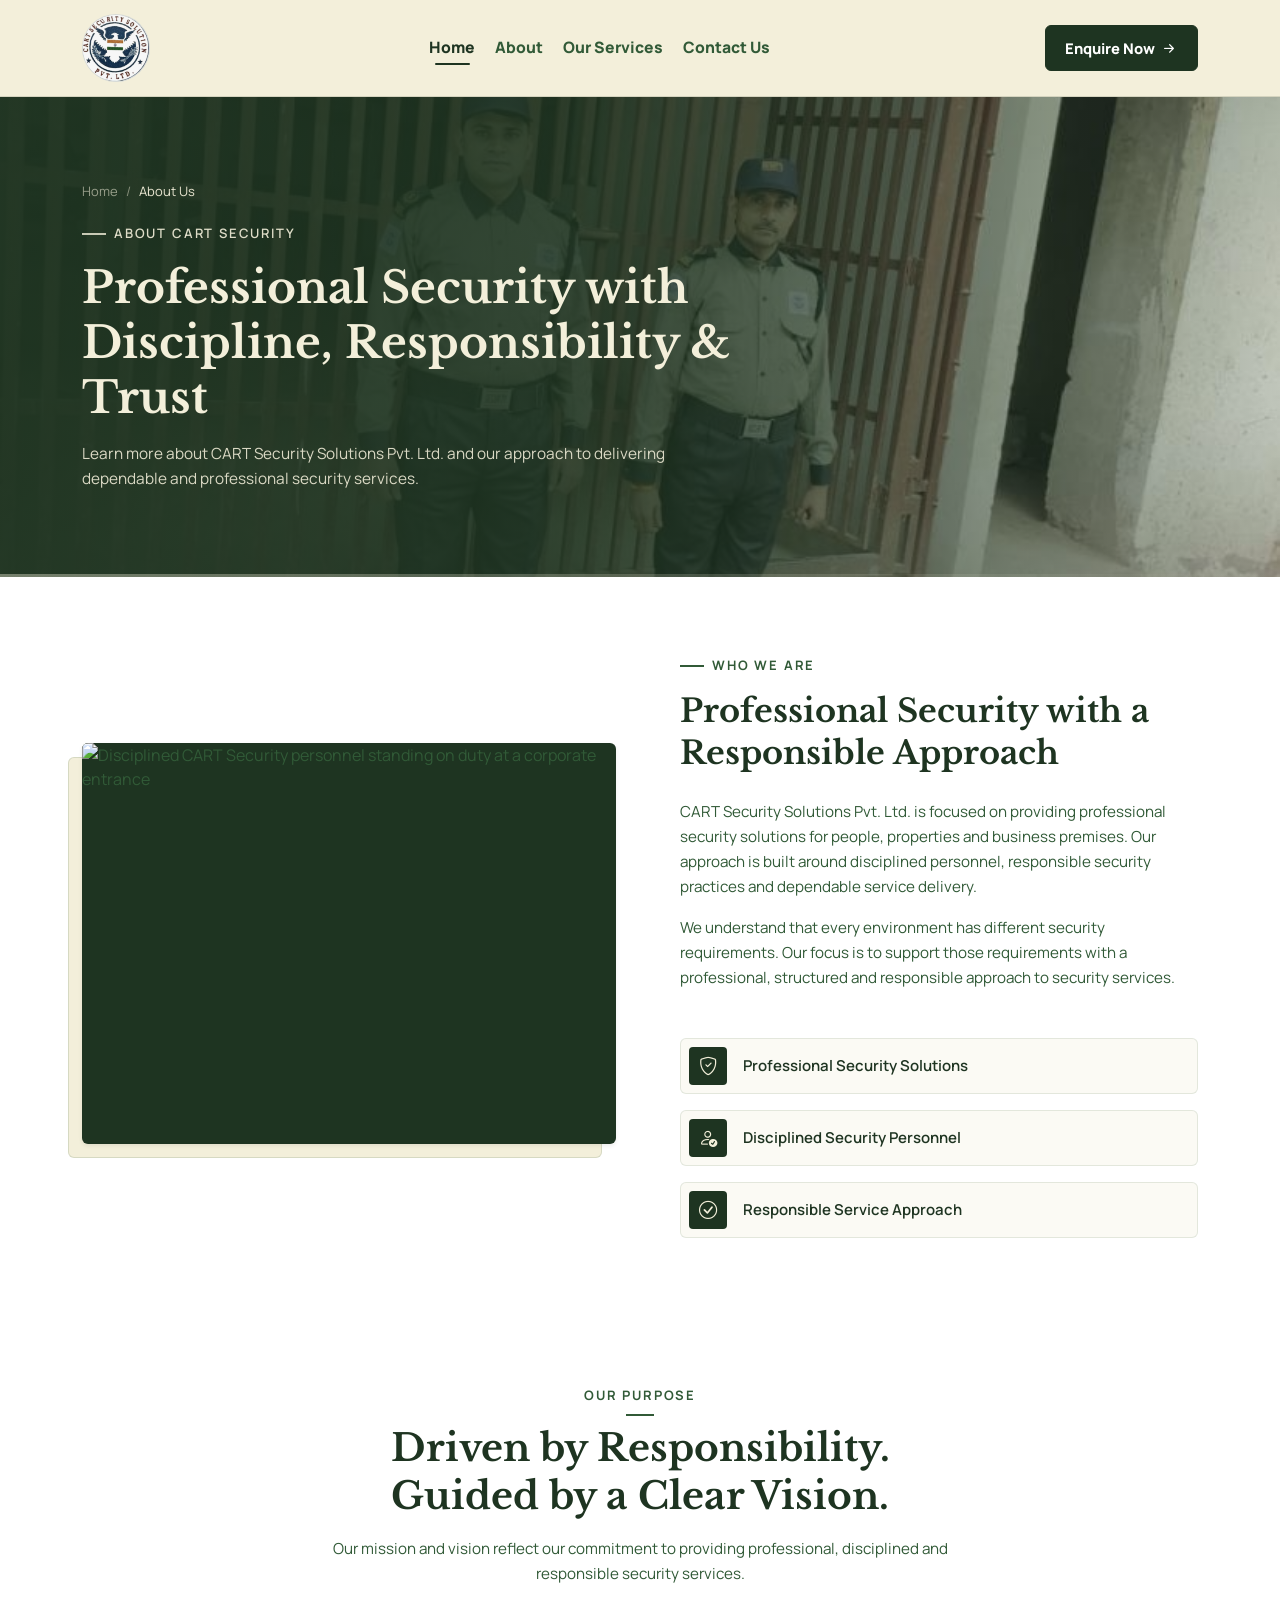
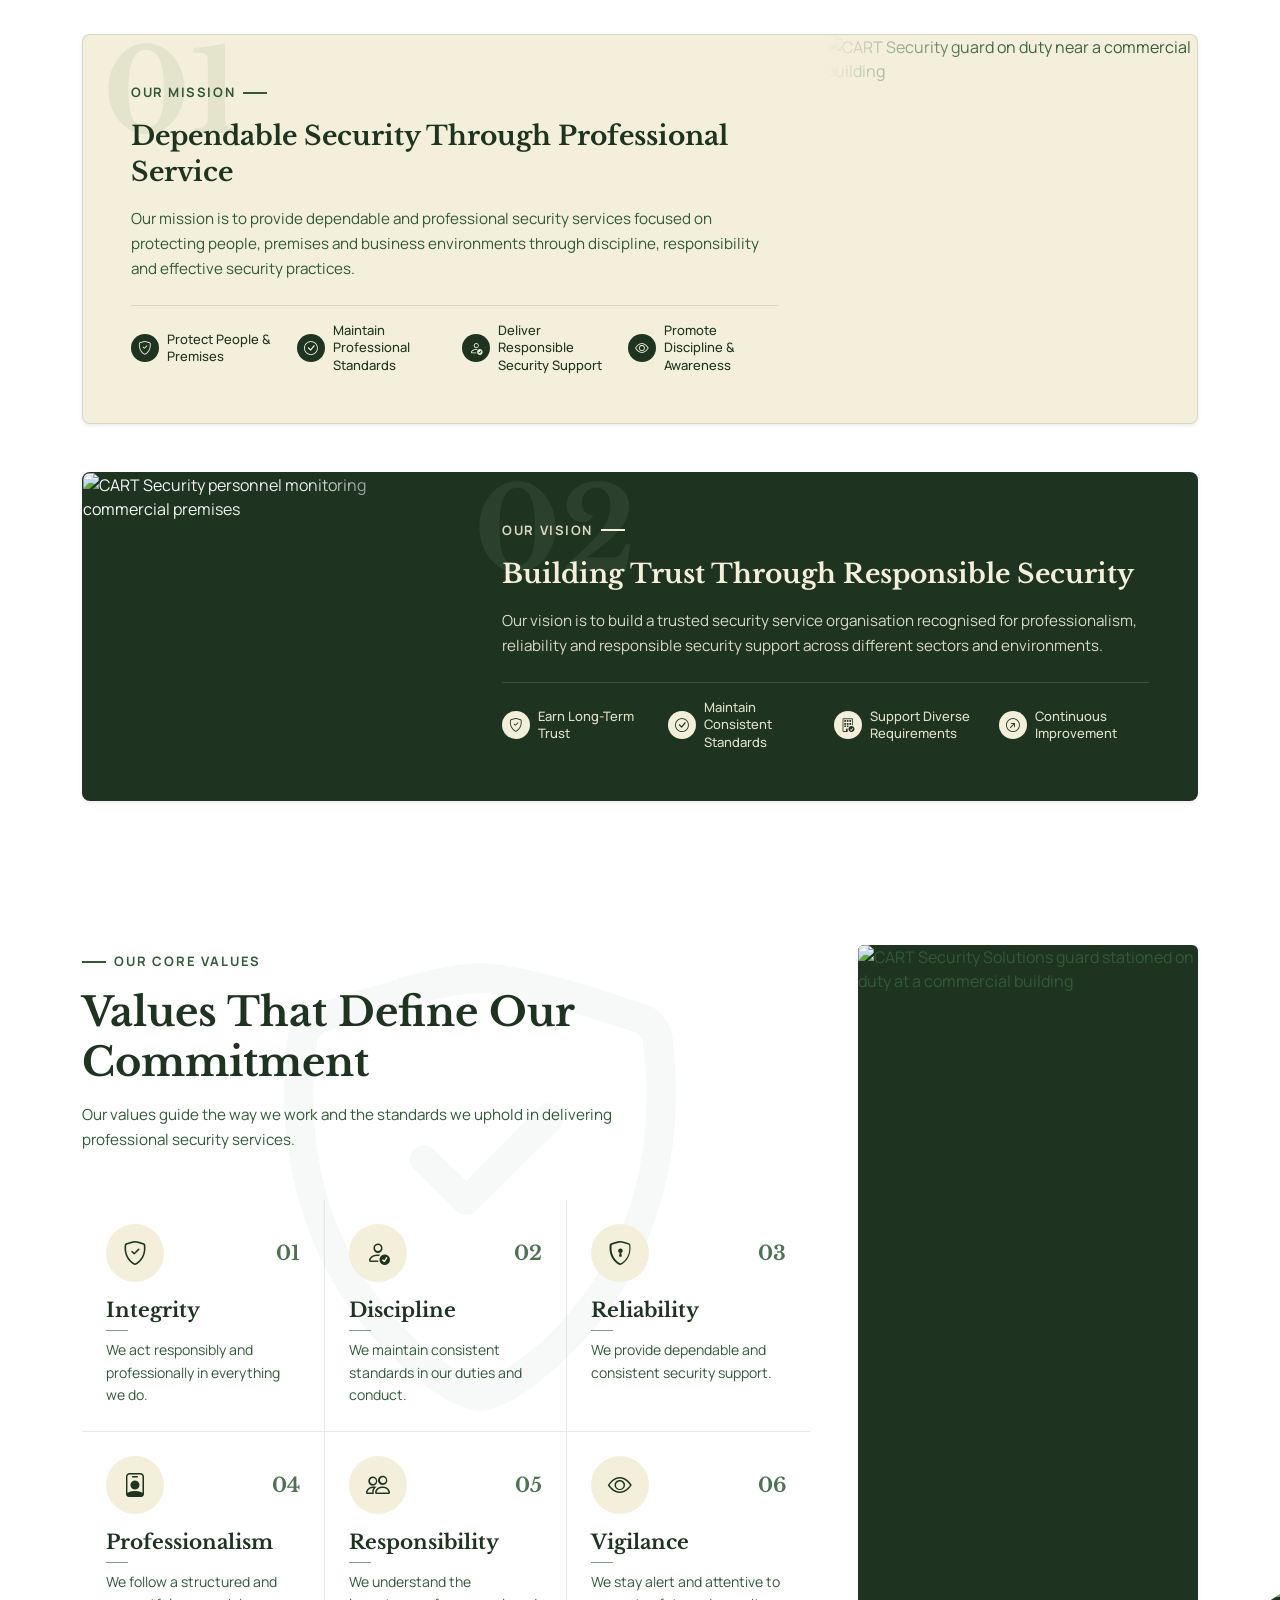
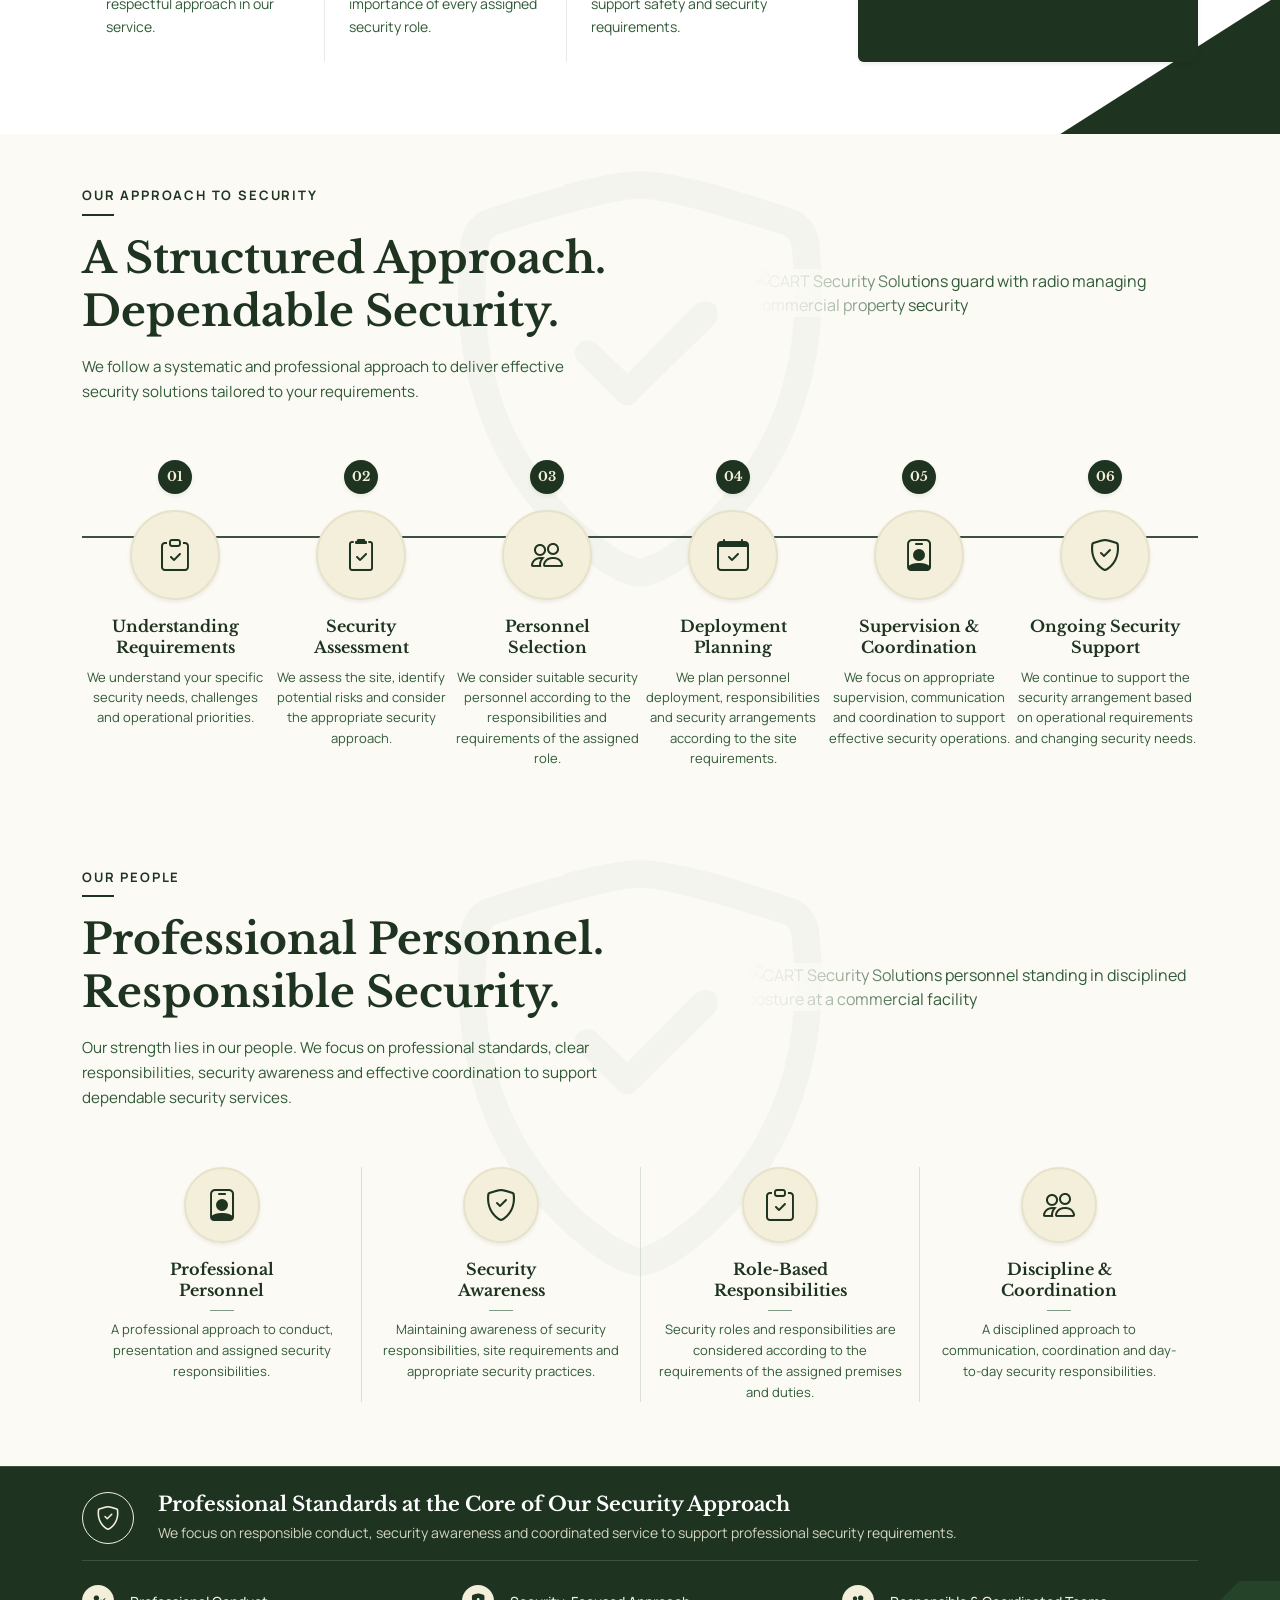
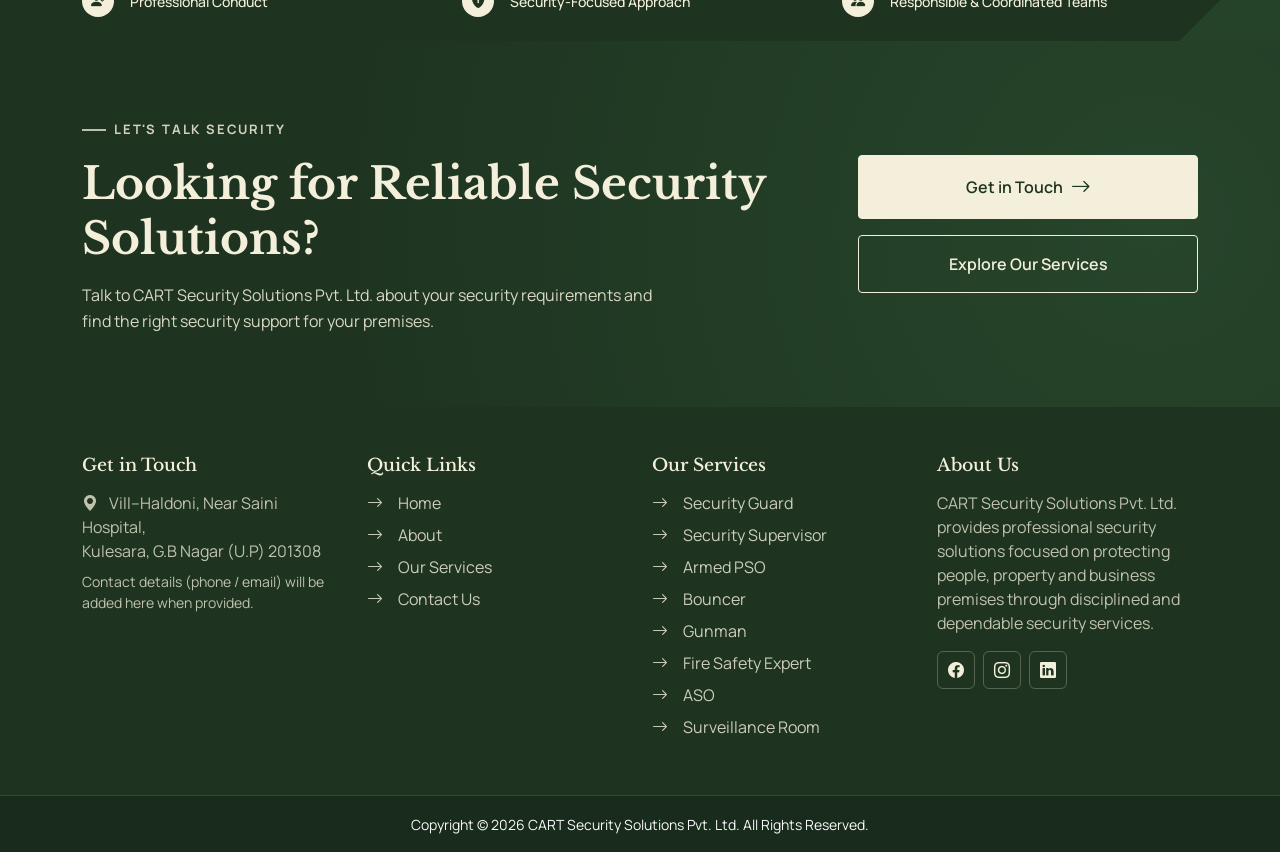
==== about_us.html @ 3d7bbfd0 "update" ====
<!doctype html>
<html lang="en">
<head>
  <meta charset="utf-8">
  <meta name="viewport" content="width=device-width, initial-scale=1">
  <title>CART Security Solutions Pvt. Ltd.</title>
  <meta name="description" content="CART Security Solutions Pvt. Ltd. provides professional guarding, supervision and premises security services.">
  <link rel="preconnect" href="https://fonts.googleapis.com">
  <link rel="preconnect" href="https://fonts.gstatic.com" crossorigin>
  <link href="https://fonts.googleapis.com/css2?family=Libre+Baskerville:wght@700&family=Manrope:wght@500;600;700&display=swap" rel="stylesheet">
  <link href="https://cdn.jsdelivr.net/npm/bootstrap@5.3.3/dist/css/bootstrap.min.css" rel="stylesheet">
  <link href="https://cdn.jsdelivr.net/npm/bootstrap-icons@1.11.3/font/bootstrap-icons.css" rel="stylesheet">
  <link rel="stylesheet" href="assets/css/style.css">
  <link rel="stylesheet" href="assets/css/about_us.css">
</head>
<body>
  <header class="site-header sticky-top" id="siteHeader">
    <nav class="navbar navbar-expand-lg" aria-label="Primary navigation">
      <div class="container">
        <a class="navbar-brand brand-lockup" href="index.html" aria-label="CART Security Solutions Pvt. Ltd. home">
          <span class="brand-emblem" aria-hidden="true">
            <img src="assets/images/logo/WhatsApp%20Image%202026-08-10%20at%209.58.37%20AM.jpeg" alt="">
          </span>
          <!-- brand text removed per request; only logo kept -->
        </a>

        <button class="navbar-toggler" type="button" data-bs-toggle="collapse" data-bs-target="#primaryNavbar" aria-controls="primaryNavbar" aria-expanded="false" aria-label="Toggle navigation">
          <span class="navbar-toggler-icon"></span>
        </button>

        <div class="collapse navbar-collapse" id="primaryNavbar">
          <ul class="navbar-nav ms-lg-auto align-items-lg-center gap-lg-1">
            <li class="nav-item">
              <a class="nav-link active" aria-current="page" href="index.html">Home</a>
            </li>
            <li class="nav-item">
              <a class="nav-link" href="/about_us.html">About</a>
            </li>
            <li class="nav-item">
              <a class="nav-link" href="services.html">Our Services</a>
            </li>
            <li class="nav-item">
              <a class="nav-link" href="contact.html">Contact Us</a>
            </li>
          </ul>

          <a class="btn enquire-btn ms-lg-4 mt-3 mt-lg-0" href="contact.html">
            <span>Enquire Now</span>
            <i class="bi bi-arrow-right-short" aria-hidden="true"></i>
          </a>
        </div>
      </div>
    </nav>
  </header>


<!-- ==========================================================================
   CART SECURITY SOLUTIONS PVT. LTD. - ABOUT US PAGE HERO / INNER BANNER
   ========================================================================== -->
<section class="cart-about-hero-section position-relative overflow-hidden w-100 d-flex align-items-center" aria-labelledby="about-hero-heading">

  <!-- Responsive Banner Image (Replace src with real asset as needed) -->
  <img 
    src="assets/images/home/banner1.jpeg" 
    alt="Professional CART Security Solutions personnel positioned at a modern commercial facility" 
    class="cart-about-hero-image position-absolute top-0 start-0 w-100 h-100" 
    loading="eager" 
  />

  <!-- Branded Dark-Green Directional Gradient Overlay -->
  <div class="cart-about-hero-overlay position-absolute top-0 start-0 w-100 h-100" aria-hidden="true"></div>

  <!-- Hero Content Layer -->
  <div class="container position-relative z-1 py-5">
    <div class="row align-items-center">
      <div class="col-12 col-lg-9 col-xl-8 text-start">

        <!-- Subtle Breadcrumb Navigation -->
        <nav aria-label="breadcrumb" class="mb-3">
          <ol class="breadcrumb cart-about-hero-breadcrumb mb-0">
            <li class="breadcrumb-item">
              <a href="index.html" class="text-decoration-none">Home</a>
            </li>
            <li class="breadcrumb-item active" aria-current="page">About Us</li>
          </ol>
        </nav>

        <!-- Section Label with Editorial Accent Line -->
        <div class="d-inline-flex align-items-center mb-2 mb-md-3">
          <span class="cart-about-hero-line d-inline-block me-2" aria-hidden="true"></span>
          <span class="cart-about-hero-label text-uppercase fw-semibold">
            About CART Security
          </span>
        </div>

        <!-- Main Inner Page Heading -->
        <h1 id="about-hero-heading" class="cart-about-hero-title mb-3">
          Professional Security with Discipline, Responsibility &amp; Trust
        </h1>

        <!-- Supporting Paragraph -->
        <p class="cart-about-hero-text mb-0">
          Learn more about CART Security Solutions Pvt. Ltd. and our approach to delivering dependable and professional security services.
        </p>

      </div>
    </div>
  </div>

  <!-- Subtle Bottom Brand Accent Line -->
  <div class="cart-about-hero-bottom-accent position-absolute bottom-0 start-0 w-100" aria-hidden="true"></div>
</section>


<!-- ==========================================================================
   CART SECURITY SOLUTIONS PVT. LTD. - ABOUT US: WHO WE ARE SECTION
   ========================================================================== -->
<section class="cart-who-section py-5 position-relative overflow-hidden" aria-labelledby="who-we-are-heading">
  <div class="container py-lg-4">
    <div class="row align-items-center g-4 g-lg-5">

      <!-- Left Column: Visual Image with Brand Frame Accent -->
      <div class="col-12 col-lg-6">
        <div class="cart-who-image-wrap position-relative">
          <div class="cart-who-image-frame position-relative rounded overflow-hidden shadow-sm">
            <img 
              src="https://5.imimg.com/data5/SELLER/Default/2026/8/632523384/KV/XB/CR/139865755/women-security-guards-500x500.jpeg" 
              alt="Disciplined CART Security personnel standing on duty at a corporate entrance" 
              class="cart-who-image img-fluid w-100 d-block" 
              loading="lazy" 
            />
          </div>
          <!-- Subtle Cream Offset Backdrop Accent -->
          <div class="cart-who-backdrop position-absolute rounded d-none d-sm-block" aria-hidden="true"></div>
        </div>
      </div>

      <!-- Right Column: Editorial Overview & Core Highlights -->
      <div class="col-12 col-lg-6">
        <div class="cart-who-content ps-lg-3">

          <!-- Section Label with Subtle Line -->
          <div class="d-inline-flex align-items-center mb-2 mb-md-3">
            <span class="cart-who-line d-inline-block me-2" aria-hidden="true"></span>
            <span class="cart-who-label text-uppercase fw-bold">
              Who We Are
            </span>
          </div>

          <!-- Main Section Heading -->
          <h2 id="who-we-are-heading" class="cart-who-title mb-3 mb-lg-4">
            Professional Security with a Responsible Approach
          </h2>

          <!-- Descriptive Body Text -->
          <p class="cart-who-text mb-3">
            CART Security Solutions Pvt. Ltd. is focused on providing professional security solutions for people, properties and business premises. Our approach is built around disciplined personnel, responsible security practices and dependable service delivery.
          </p>
          <p class="cart-who-text mb-4 mb-lg-5">
            We understand that every environment has different security requirements. Our focus is to support those requirements with a professional, structured and responsible approach to security services.
          </p>

          <!-- Key Highlights List -->
          <div class="cart-who-highlights d-flex flex-column gap-3">
            
            <div class="cart-who-highlight-item d-flex align-items-center p-2 rounded">
              <div class="cart-who-icon-box d-flex align-items-center justify-content-center rounded flex-shrink-0 me-3">
                <i class="bi bi-shield-check cart-who-icon" aria-hidden="true"></i>
              </div>
              <span class="cart-who-highlight-title fw-semibold">Professional Security Solutions</span>
            </div>

            <div class="cart-who-highlight-item d-flex align-items-center p-2 rounded">
              <div class="cart-who-icon-box d-flex align-items-center justify-content-center rounded flex-shrink-0 me-3">
                <i class="bi bi-person-check cart-who-icon" aria-hidden="true"></i>
              </div>
              <span class="cart-who-highlight-title fw-semibold">Disciplined Security Personnel</span>
            </div>

            <div class="cart-who-highlight-item d-flex align-items-center p-2 rounded">
              <div class="cart-who-icon-box d-flex align-items-center justify-content-center rounded flex-shrink-0 me-3">
                <i class="bi bi-check-circle cart-who-icon" aria-hidden="true"></i>
              </div>
              <span class="cart-who-highlight-title fw-semibold">Responsible Service Approach</span>
            </div>

          </div>

        </div>
      </div>

    </div>
  </div>
</section>



<!-- ==========================================================================
   CART SECURITY SOLUTIONS PVT. LTD. - MISSION & VISION SECTION (EDITORIAL PANELS)
   ========================================================================== -->
<section class="cart-mv-section py-5 position-relative overflow-hidden" aria-labelledby="purpose-heading">
  <div class="container py-lg-4">

    <!-- Section Intro (Centered Header) -->
    <header class="cart-mv-header text-center mb-4 mb-lg-5 mx-auto">
      <div class="d-inline-flex flex-column align-items-center mb-2">
        <span class="cart-mv-label text-uppercase fw-bold">Our Purpose</span>
        <span class="cart-mv-header-line d-block mt-2" aria-hidden="true"></span>
      </div>
      <h2 id="purpose-heading" class="cart-mv-title mb-3">
        Driven by Responsibility.<br class="d-none d-sm-inline"> Guided by a Clear Vision.
      </h2>
      <p class="cart-mv-desc mx-auto mb-0">
        Our mission and vision reflect our commitment to providing professional, disciplined and responsible security services.
      </p>
    </header>

    <!-- Horizontal Panels Wrapper -->
    <div class="d-flex flex-column gap-4 gap-lg-5">

      <!-- ==================================================================
         PANEL 1: OUR MISSION (Cream Theme | Content Left, Image Right)
         ================================================================== -->
      <article class="cart-mv-panel cart-mv-mission rounded overflow-hidden position-relative shadow-sm">
        <div class="row g-0 align-items-stretch">

          <!-- Left Column: Mission Content -->
          <div class="col-12 col-lg-7 col-xl-8 position-relative cart-mv-content-col d-flex flex-column justify-content-between p-4 p-md-5">
            <!-- Large Decorative 01 Number -->
            <span class="cart-mv-number position-absolute user-select-none" aria-hidden="true">01</span>

            <div class="position-relative z-1 mb-4">
              <!-- Label with Accent Line -->
              <div class="d-flex align-items-center mb-3">
                <span class="cart-mv-tag text-uppercase fw-bold me-2">Our Mission</span>
                <span class="cart-mv-panel-line" aria-hidden="true"></span>
              </div>
              <h3 class="cart-mv-panel-title mb-3">Dependable Security Through Professional Service</h3>
              <p class="cart-mv-text mb-0">
                Our mission is to provide dependable and professional security services focused on protecting people, premises and business environments through discipline, responsibility and effective security practices.
              </p>
            </div>

            <!-- Bottom 4 Feature Points (Horizontal on Desktop) -->
            <div class="position-relative z-1 pt-3 border-top cart-mv-border">
              <div class="row g-3">
                <div class="col-12 col-sm-6 col-xl-3 d-flex align-items-center">
                  <span class="cart-mv-icon-circle cart-mv-icon-circle-dark d-flex align-items-center justify-content-center flex-shrink-0 me-2">
                    <i class="bi bi-shield-check" aria-hidden="true"></i>
                  </span>
                  <span class="cart-mv-feature-text fw-medium">Protect People &amp; Premises</span>
                </div>
                <div class="col-12 col-sm-6 col-xl-3 d-flex align-items-center">
                  <span class="cart-mv-icon-circle cart-mv-icon-circle-dark d-flex align-items-center justify-content-center flex-shrink-0 me-2">
                    <i class="bi bi-check-circle" aria-hidden="true"></i>
                  </span>
                  <span class="cart-mv-feature-text fw-medium">Maintain Professional Standards</span>
                </div>
                <div class="col-12 col-sm-6 col-xl-3 d-flex align-items-center">
                  <span class="cart-mv-icon-circle cart-mv-icon-circle-dark d-flex align-items-center justify-content-center flex-shrink-0 me-2">
                    <i class="bi bi-person-check" aria-hidden="true"></i>
                  </span>
                  <span class="cart-mv-feature-text fw-medium">Deliver Responsible Security Support</span>
                </div>
                <div class="col-12 col-sm-6 col-xl-3 d-flex align-items-center">
                  <span class="cart-mv-icon-circle cart-mv-icon-circle-dark d-flex align-items-center justify-content-center flex-shrink-0 me-2">
                    <i class="bi bi-eye" aria-hidden="true"></i>
                  </span>
                  <span class="cart-mv-feature-text fw-medium">Promote Discipline &amp; Awareness</span>
                </div>
              </div>
            </div>
          </div>

          <!-- Right Column: Blended Image -->
          <div class="col-12 col-lg-5 col-xl-4 position-relative cart-mv-image-col order-first order-lg-last">
            <img 
              src="https://www.bossecurity.com/wp-content/uploads/2023/08/image.png" 
              alt="CART Security guard on duty near a commercial building" 
              class="cart-mv-img img-fluid w-100 h-100" 
              loading="lazy" 
            />
            <div class="cart-mv-blend-mission position-absolute top-0 start-0 w-100 h-100" aria-hidden="true"></div>
          </div>

        </div>
      </article>

      <!-- ==================================================================
         PANEL 2: OUR VISION (Dark Green Theme | Image Left, Content Right)
         ================================================================== -->
      <article class="cart-mv-panel cart-mv-vision rounded overflow-hidden position-relative shadow-sm text-white">
        <div class="row g-0 align-items-stretch">

          <!-- Left Column: Blended Image -->
          <div class="col-12 col-lg-5 col-xl-4 position-relative cart-mv-image-col">
            <img 
              src="https://encrypted-tbn0.gstatic.com/images?q=tbn:ANd9GcTpfuM1E8XR7EGnI00ILQ0Q2JX6vXsiNYvsSjNfeumAJA&s=10" 
              alt="CART Security personnel monitoring commercial premises" 
              class="cart-mv-img img-fluid w-100 h-100" 
              loading="lazy" 
            />
            <div class="cart-mv-blend-vision position-absolute top-0 start-0 w-100 h-100" aria-hidden="true"></div>
          </div>

          <!-- Right Column: Vision Content -->
          <div class="col-12 col-lg-7 col-xl-8 position-relative cart-mv-content-col d-flex flex-column justify-content-between p-4 p-md-5">
            <!-- Large Decorative 02 Number -->
            <span class="cart-mv-number cart-mv-number-light position-absolute user-select-none" aria-hidden="true">02</span>

            <div class="position-relative z-1 mb-4">
              <!-- Label with Accent Line -->
              <div class="d-flex align-items-center mb-3">
                <span class="cart-mv-tag cart-mv-tag-light text-uppercase fw-bold me-2">Our Vision</span>
                <span class="cart-mv-panel-line cart-mv-panel-line-light" aria-hidden="true"></span>
              </div>
              <h3 class="cart-mv-panel-title cart-mv-panel-title-light mb-3">Building Trust Through Responsible Security</h3>
              <p class="cart-mv-text cart-mv-text-light mb-0">
                Our vision is to build a trusted security service organisation recognised for professionalism, reliability and responsible security support across different sectors and environments.
              </p>
            </div>

            <!-- Bottom 4 Feature Points (Horizontal on Desktop) -->
            <div class="position-relative z-1 pt-3 border-top cart-mv-border-light">
              <div class="row g-3">
                <div class="col-12 col-sm-6 col-xl-3 d-flex align-items-center">
                  <span class="cart-mv-icon-circle cart-mv-icon-circle-light d-flex align-items-center justify-content-center flex-shrink-0 me-2">
                    <i class="bi bi-shield-check" aria-hidden="true"></i>
                  </span>
                  <span class="cart-mv-feature-text cart-mv-feature-text-light fw-medium">Earn Long-Term Trust</span>
                </div>
                <div class="col-12 col-sm-6 col-xl-3 d-flex align-items-center">
                  <span class="cart-mv-icon-circle cart-mv-icon-circle-light d-flex align-items-center justify-content-center flex-shrink-0 me-2">
                    <i class="bi bi-check-circle" aria-hidden="true"></i>
                  </span>
                  <span class="cart-mv-feature-text cart-mv-feature-text-light fw-medium">Maintain Consistent Standards</span>
                </div>
                <div class="col-12 col-sm-6 col-xl-3 d-flex align-items-center">
                  <span class="cart-mv-icon-circle cart-mv-icon-circle-light d-flex align-items-center justify-content-center flex-shrink-0 me-2">
                    <i class="bi bi-building-check" aria-hidden="true"></i>
                  </span>
                  <span class="cart-mv-feature-text cart-mv-feature-text-light fw-medium">Support Diverse Requirements</span>
                </div>
                <div class="col-12 col-sm-6 col-xl-3 d-flex align-items-center">
                  <span class="cart-mv-icon-circle cart-mv-icon-circle-light d-flex align-items-center justify-content-center flex-shrink-0 me-2">
                    <i class="bi bi-arrow-up-right-circle" aria-hidden="true"></i>
                  </span>
                  <span class="cart-mv-feature-text cart-mv-feature-text-light fw-medium">Continuous Improvement</span>
                </div>
              </div>
            </div>
          </div>

        </div>
      </article>

    </div>
  </div>
</section>



<!-- ==========================================================================
   CART SECURITY SOLUTIONS PVT. LTD. - ABOUT US: OUR CORE VALUES SECTION
   ========================================================================== -->
<section class="cart-values-section py-5 position-relative overflow-hidden" aria-labelledby="core-values-heading">

  <!-- Subtle Shield Watermark Backdrop -->
  <div class="cart-values-watermark position-absolute d-none d-lg-block" aria-hidden="true">
    <i class="bi bi-shield-check"></i>
  </div>

  <div class="container position-relative z-1 py-lg-4">
    <div class="row align-items-stretch g-4 g-xl-5">

      <!-- Left / Center Column (~65-70% on Desktop): Header & 3x2 Editorial Grid -->
      <div class="col-12 col-lg-8 col-xl-8 text-start d-flex flex-column justify-content-between">
        
        <!-- Section Header -->
        <header class="cart-values-header mb-4 mb-lg-5 pe-lg-3">
          <div class="d-inline-flex align-items-center mb-2 mb-md-3">
            <span class="cart-values-line d-inline-block me-2" aria-hidden="true"></span>
            <span class="cart-values-label text-uppercase fw-bold">Our Core Values</span>
          </div>
          <h2 id="core-values-heading" class="cart-values-title mb-3">
            Values That Define Our Commitment
          </h2>
          <p class="cart-values-desc mb-0">
            Our values guide the way we work and the standards we uphold in delivering professional security services.
          </p>
        </header>

        <!-- 3x2 Editorial Core Values Grid -->
        <div class="cart-values-grid row g-0">

          <!-- 01 - Integrity -->
          <div class="col-12 col-sm-6 col-md-4 cart-values-col border-end-md border-bottom-md p-3 p-xl-4">
            <article class="cart-values-item d-flex flex-column h-100">
              <div class="d-flex align-items-center justify-content-between mb-3">
                <div class="cart-values-icon d-flex align-items-center justify-content-center flex-shrink-0">
                  <i class="bi bi-shield-check fs-4" aria-hidden="true"></i>
                </div>
                <span class="cart-values-number fw-bold">01</span>
              </div>
              <h3 class="cart-values-item-title h5 mb-2">Integrity</h3>
              <span class="cart-values-divider d-block mb-2" aria-hidden="true"></span>
              <p class="cart-values-item-desc mb-0">
                We act responsibly and professionally in everything we do.
              </p>
            </article>
          </div>

          <!-- 02 - Discipline -->
          <div class="col-12 col-sm-6 col-md-4 cart-values-col border-end-md border-bottom-md p-3 p-xl-4">
            <article class="cart-values-item d-flex flex-column h-100">
              <div class="d-flex align-items-center justify-content-between mb-3">
                <div class="cart-values-icon d-flex align-items-center justify-content-center flex-shrink-0">
                  <i class="bi bi-person-check fs-4" aria-hidden="true"></i>
                </div>
                <span class="cart-values-number fw-bold">02</span>
              </div>
              <h3 class="cart-values-item-title h5 mb-2">Discipline</h3>
              <span class="cart-values-divider d-block mb-2" aria-hidden="true"></span>
              <p class="cart-values-item-desc mb-0">
                We maintain consistent standards in our duties and conduct.
              </p>
            </article>
          </div>

          <!-- 03 - Reliability -->
          <div class="col-12 col-sm-6 col-md-4 cart-values-col border-bottom-md p-3 p-xl-4">
            <article class="cart-values-item d-flex flex-column h-100">
              <div class="d-flex align-items-center justify-content-between mb-3">
                <div class="cart-values-icon d-flex align-items-center justify-content-center flex-shrink-0">
                  <i class="bi bi-shield-lock fs-4" aria-hidden="true"></i>
                </div>
                <span class="cart-values-number fw-bold">03</span>
              </div>
              <h3 class="cart-values-item-title h5 mb-2">Reliability</h3>
              <span class="cart-values-divider d-block mb-2" aria-hidden="true"></span>
              <p class="cart-values-item-desc mb-0">
                We provide dependable and consistent security support.
              </p>
            </article>
          </div>

          <!-- 04 - Professionalism -->
          <div class="col-12 col-sm-6 col-md-4 cart-values-col border-end-md p-3 p-xl-4">
            <article class="cart-values-item d-flex flex-column h-100">
              <div class="d-flex align-items-center justify-content-between mb-3">
                <div class="cart-values-icon d-flex align-items-center justify-content-center flex-shrink-0">
                  <i class="bi bi-person-badge fs-4" aria-hidden="true"></i>
                </div>
                <span class="cart-values-number fw-bold">04</span>
              </div>
              <h3 class="cart-values-item-title h5 mb-2">Professionalism</h3>
              <span class="cart-values-divider d-block mb-2" aria-hidden="true"></span>
              <p class="cart-values-item-desc mb-0">
                We follow a structured and respectful approach in our service.
              </p>
            </article>
          </div>

          <!-- 05 - Responsibility -->
          <div class="col-12 col-sm-6 col-md-4 cart-values-col border-end-md p-3 p-xl-4">
            <article class="cart-values-item d-flex flex-column h-100">
              <div class="d-flex align-items-center justify-content-between mb-3">
                <div class="cart-values-icon d-flex align-items-center justify-content-center flex-shrink-0">
                  <i class="bi bi-people fs-4" aria-hidden="true"></i>
                </div>
                <span class="cart-values-number fw-bold">05</span>
              </div>
              <h3 class="cart-values-item-title h5 mb-2">Responsibility</h3>
              <span class="cart-values-divider d-block mb-2" aria-hidden="true"></span>
              <p class="cart-values-item-desc mb-0">
                We understand the importance of every assigned security role.
              </p>
            </article>
          </div>

          <!-- 06 - Vigilance -->
          <div class="col-12 col-sm-6 col-md-4 cart-values-col p-3 p-xl-4">
            <article class="cart-values-item d-flex flex-column h-100">
              <div class="d-flex align-items-center justify-content-between mb-3">
                <div class="cart-values-icon d-flex align-items-center justify-content-center flex-shrink-0">
                  <i class="bi bi-eye fs-4" aria-hidden="true"></i>
                </div>
                <span class="cart-values-number fw-bold">06</span>
              </div>
              <h3 class="cart-values-item-title h5 mb-2">Vigilance</h3>
              <span class="cart-values-divider d-block mb-2" aria-hidden="true"></span>
              <p class="cart-values-item-desc mb-0">
                We stay alert and attentive to support safety and security requirements.
              </p>
            </article>
          </div>

        </div>
      </div>

      <!-- Right Column (~30-35% on Desktop): Full-Height Security Guard Image -->
      <div class="col-12 col-lg-4 col-xl-4 d-flex align-items-stretch">
        <div class="cart-values-image-wrap position-relative w-100 rounded overflow-hidden shadow-sm">
          <img 
            src="https://bizimages.withfloats.com/actual/6a734a9b635fa01ccb6e1119.jpg" 
            alt="CART Security Solutions guard stationed on duty at a commercial building" 
            class="cart-values-image img-fluid w-100 h-100" 
            loading="lazy" 
          />
          <!-- Subtle Gradient Blend onto Image Base -->
          <div class="cart-values-image-overlay position-absolute top-0 start-0 w-100 h-100" aria-hidden="true"></div>
        </div>
      </div>

    </div>
  </div>

  <!-- Bottom-Right Angled Dark-Green Decorative Shape -->
  <div class="cart-values-decoration position-absolute bottom-0 end-0 d-none d-lg-block" aria-hidden="true">
    <div class="cart-values-decoration-inner"></div>
  </div>
</section>


<!-- ==========================================================================
   CART SECURITY SOLUTIONS PVT. LTD. - OUR APPROACH TO SECURITY SECTION
   ========================================================================== -->
<section class="cart-approach-section position-relative overflow-hidden pt-5" aria-labelledby="approach-heading">

  <!-- Subtle Shield Watermark Backdrop -->
  <div class="cart-approach-watermark position-absolute start-50 translate-middle-x d-none d-lg-block" aria-hidden="true">
    <i class="bi bi-shield-check"></i>
  </div>

  <div class="container position-relative z-1">
    
    <!-- Top Header Area: Editorial Heading Left, Blended Security Guard Right -->
    <div class="row align-items-center mb-4 mb-lg-5 pb-lg-2">
      
      <!-- Left Column: Section Heading & Intro -->
      <div class="col-12 col-lg-7 text-start mb-4 mb-lg-0">
        <div class="cart-approach-header pe-lg-4">
          <div class="d-inline-flex flex-column align-items-start mb-3">
            <span class="cart-approach-label text-uppercase fw-bold">Our Approach to Security</span>
            <span class="cart-approach-label-line d-block mt-2" aria-hidden="true"></span>
          </div>
          <h2 id="approach-heading" class="cart-approach-title mb-3">
            A Structured Approach.<br class="d-none d-sm-inline"> Dependable Security.
          </h2>
          <p class="cart-approach-desc mb-0">
            We follow a systematic and professional approach to deliver effective security solutions tailored to your requirements.
          </p>
        </div>
      </div>

      <!-- Right Column: Guard Image Blending into Canvas -->
      <div class="col-12 col-lg-5 position-relative">
        <div class="cart-approach-image-wrap position-relative mx-auto">
          <img 
            src="https://www.radiancespace.com/wp-content/uploads/2025/08/security-1.jpg" 
            alt="CART Security Solutions guard with radio managing commercial property security" 
            class="cart-approach-image img-fluid d-block ms-auto" 
            loading="lazy" 
          />
          <div class="cart-approach-image-blend position-absolute top-0 start-0 w-100 h-100" aria-hidden="true"></div>
        </div>
      </div>

    </div>

    <!-- Process Timeline (Horizontal on Desktop, Vertical on Mobile) -->
    <div class="cart-approach-timeline position-relative pb-5">
      
      <!-- Continuous Background Connector Line (Desktop) -->
      <div class="cart-approach-line-rail position-absolute start-0 w-100 d-none d-lg-block" aria-hidden="true"></div>

      <div class="row g-4 g-lg-0 justify-content-between position-relative z-1">

        <!-- Step 01 -->
        <div class="col-12 col-lg-2 cart-approach-step text-start text-lg-center">
          <div class="cart-approach-marker-wrap position-relative d-inline-flex flex-column align-items-center mb-3">
            <span class="cart-approach-number rounded-circle d-flex align-items-center justify-content-center fw-bold shadow-sm mb-3">01</span>
            <div class="cart-approach-icon rounded-circle d-flex align-items-center justify-content-center shadow-sm">
              <i class="bi bi-clipboard-check fs-2" aria-hidden="true"></i>
            </div>
            <div class="cart-approach-v-line d-lg-none" aria-hidden="true"></div>
          </div>
          <div class="cart-approach-content">
            <h3 class="cart-approach-step-title h6 mb-2">Understanding<br class="d-none d-lg-inline"> Requirements</h3>
            <p class="cart-approach-step-desc mb-0">
              We understand your specific security needs, challenges and operational priorities.
            </p>
          </div>
        </div>

        <!-- Step 02 -->
        <div class="col-12 col-lg-2 cart-approach-step text-start text-lg-center">
          <div class="cart-approach-marker-wrap position-relative d-inline-flex flex-column align-items-center mb-3">
            <span class="cart-approach-number rounded-circle d-flex align-items-center justify-content-center fw-bold shadow-sm mb-3">02</span>
            <div class="cart-approach-icon rounded-circle d-flex align-items-center justify-content-center shadow-sm">
              <i class="bi bi-clipboard2-check fs-2" aria-hidden="true"></i>
            </div>
            <div class="cart-approach-v-line d-lg-none" aria-hidden="true"></div>
          </div>
          <div class="cart-approach-content">
            <h3 class="cart-approach-step-title h6 mb-2">Security<br class="d-none d-lg-inline"> Assessment</h3>
            <p class="cart-approach-step-desc mb-0">
              We assess the site, identify potential risks and consider the appropriate security approach.
            </p>
          </div>
        </div>

        <!-- Step 03 -->
        <div class="col-12 col-lg-2 cart-approach-step text-start text-lg-center">
          <div class="cart-approach-marker-wrap position-relative d-inline-flex flex-column align-items-center mb-3">
            <span class="cart-approach-number rounded-circle d-flex align-items-center justify-content-center fw-bold shadow-sm mb-3">03</span>
            <div class="cart-approach-icon rounded-circle d-flex align-items-center justify-content-center shadow-sm">
              <i class="bi bi-people fs-2" aria-hidden="true"></i>
            </div>
            <div class="cart-approach-v-line d-lg-none" aria-hidden="true"></div>
          </div>
          <div class="cart-approach-content">
            <h3 class="cart-approach-step-title h6 mb-2">Personnel<br class="d-none d-lg-inline"> Selection</h3>
            <p class="cart-approach-step-desc mb-0">
              We consider suitable security personnel according to the responsibilities and requirements of the assigned role.
            </p>
          </div>
        </div>

        <!-- Step 04 -->
        <div class="col-12 col-lg-2 cart-approach-step text-start text-lg-center">
          <div class="cart-approach-marker-wrap position-relative d-inline-flex flex-column align-items-center mb-3">
            <span class="cart-approach-number rounded-circle d-flex align-items-center justify-content-center fw-bold shadow-sm mb-3">04</span>
            <div class="cart-approach-icon rounded-circle d-flex align-items-center justify-content-center shadow-sm">
              <i class="bi bi-calendar-check fs-2" aria-hidden="true"></i>
            </div>
            <div class="cart-approach-v-line d-lg-none" aria-hidden="true"></div>
          </div>
          <div class="cart-approach-content">
            <h3 class="cart-approach-step-title h6 mb-2">Deployment<br class="d-none d-lg-inline"> Planning</h3>
            <p class="cart-approach-step-desc mb-0">
              We plan personnel deployment, responsibilities and security arrangements according to the site requirements.
            </p>
          </div>
        </div>

        <!-- Step 05 -->
        <div class="col-12 col-lg-2 cart-approach-step text-start text-lg-center">
          <div class="cart-approach-marker-wrap position-relative d-inline-flex flex-column align-items-center mb-3">
            <span class="cart-approach-number rounded-circle d-flex align-items-center justify-content-center fw-bold shadow-sm mb-3">05</span>
            <div class="cart-approach-icon rounded-circle d-flex align-items-center justify-content-center shadow-sm">
              <i class="bi bi-person-badge fs-2" aria-hidden="true"></i>
            </div>
            <div class="cart-approach-v-line d-lg-none" aria-hidden="true"></div>
          </div>
          <div class="cart-approach-content">
            <h3 class="cart-approach-step-title h6 mb-2">Supervision &amp;<br class="d-none d-lg-inline"> Coordination</h3>
            <p class="cart-approach-step-desc mb-0">
              We focus on appropriate supervision, communication and coordination to support effective security operations.
            </p>
          </div>
        </div>

        <!-- Step 06 -->
        <div class="col-12 col-lg-2 cart-approach-step text-start text-lg-center">
          <div class="cart-approach-marker-wrap position-relative d-inline-flex flex-column align-items-center mb-3">
            <span class="cart-approach-number rounded-circle d-flex align-items-center justify-content-center fw-bold shadow-sm mb-3">06</span>
            <div class="cart-approach-icon rounded-circle d-flex align-items-center justify-content-center shadow-sm">
              <i class="bi bi-shield-check fs-2" aria-hidden="true"></i>
            </div>
          </div>
          <div class="cart-approach-content">
            <h3 class="cart-approach-step-title h6 mb-2">Ongoing Security<br class="d-none d-lg-inline"> Support</h3>
            <p class="cart-approach-step-desc mb-0">
              We continue to support the security arrangement based on operational requirements and changing security needs.
            </p>
          </div>
        </div>

      </div>
    </div>

  </div>

  <!-- Bottom Dark-Green Curvature & Badge Finishing -->
  <div class="cart-approach-bottom position-relative w-100 pt-4 pb-4 text-center mt-3">
    <div class="cart-approach-badge-shield position-absolute start-50 translate-middle-x d-flex align-items-center justify-content-center">
      <i class="bi bi-star cart-approach-badge-icon" aria-hidden="true"></i>
    </div>
    <div class="container position-relative z-1 pt-2">
      <div class="d-inline-flex align-items-center justify-content-center gap-3">
        <span class="cart-approach-accent-line d-none d-sm-inline-block" aria-hidden="true"></span>
        <span class="cart-approach-tagline text-uppercase fw-normal">Planned. Professional. Reliable.</span>
        <span class="cart-approach-accent-line d-none d-sm-inline-block" aria-hidden="true"></span>
      </div>
    </div>
  </div>

</section>


<!-- ==========================================================================
   CART SECURITY SOLUTIONS PVT. LTD. - OUR PEOPLE / PROFESSIONAL STANDARDS SECTION
   ========================================================================== -->
<section class="cart-people-section position-relative overflow-hidden pt-5" aria-labelledby="people-heading">

  <!-- Subtle Shield Watermark Backdrop -->
  <div class="cart-people-watermark position-absolute start-50 translate-middle-x d-none d-lg-block" aria-hidden="true">
    <i class="bi bi-shield-check"></i>
  </div>

  <!-- Upper Light Area: Editorial Left Content + Blended Guard Image Right -->
  <div class="container position-relative z-1">
    <div class="row align-items-center mb-4 mb-lg-5 pb-lg-2">

      <!-- Left Column: Header & Intro -->
      <div class="col-12 col-lg-7 text-start mb-4 mb-lg-0">
        <div class="cart-people-header pe-lg-4">
          <div class="d-inline-flex flex-column align-items-start mb-3">
            <span class="cart-people-label text-uppercase fw-bold">Our People</span>
            <span class="cart-people-label-line d-block mt-2" aria-hidden="true"></span>
          </div>
          <h2 id="people-heading" class="cart-people-title mb-3">
            Professional Personnel.<br class="d-none d-sm-inline"> Responsible Security.
          </h2>
          <p class="cart-people-intro mb-0">
            Our strength lies in our people. We focus on professional standards, clear responsibilities, security awareness and effective coordination to support dependable security services.
          </p>
        </div>
      </div>

      <!-- Right Column: Guard Image (Blended into canvas) -->
      <div class="col-12 col-lg-5 position-relative">
        <div class="cart-people-image-wrap position-relative ms-auto">
          <img 
            src="https://encrypted-tbn0.gstatic.com/images?q=tbn:ANd9GcTdEe3FNG1QvQSUZM6b7S3jdCt7QmpYYpkWuPk6vX-bG8sdH6FG0hiEtvA&s=10" 
            alt="CART Security Solutions personnel standing in disciplined posture at a commercial facility" 
            class="cart-people-image img-fluid d-block ms-auto" 
            loading="lazy" 
          />
          <div class="cart-people-image-blend position-absolute top-0 start-0 w-100 h-100" aria-hidden="true"></div>
        </div>
      </div>

    </div>

    <!-- Four Professional Standards Points (Horizontal Grid with Dividers on Desktop) -->
    <div class="cart-people-features position-relative z-1 mb-5 pb-lg-3">
      <div class="row g-4 g-lg-0 justify-content-between">

        <!-- 1. Professional Personnel -->
        <div class="col-12 col-sm-6 col-lg-3 cart-people-feature text-start text-lg-center">
          <div class="d-flex flex-column align-items-start align-items-lg-center px-lg-3">
            <div class="cart-people-icon rounded-circle d-flex align-items-center justify-content-center shadow-sm mb-3">
              <i class="bi bi-person-badge fs-2" aria-hidden="true"></i>
            </div>
            <h3 class="cart-people-feature-title h6 mb-2">Professional<br class="d-none d-lg-inline"> Personnel</h3>
            <span class="cart-people-feature-divider d-block mx-lg-auto mb-2" aria-hidden="true"></span>
            <p class="cart-people-feature-desc mb-0">
              A professional approach to conduct, presentation and assigned security responsibilities.
            </p>
          </div>
        </div>

        <!-- 2. Security Awareness -->
        <div class="col-12 col-sm-6 col-lg-3 cart-people-feature cart-people-separator text-start text-lg-center">
          <div class="d-flex flex-column align-items-start align-items-lg-center px-lg-3">
            <div class="cart-people-icon rounded-circle d-flex align-items-center justify-content-center shadow-sm mb-3">
              <i class="bi bi-shield-check fs-2" aria-hidden="true"></i>
            </div>
            <h3 class="cart-people-feature-title h6 mb-2">Security<br class="d-none d-lg-inline"> Awareness</h3>
            <span class="cart-people-feature-divider d-block mx-lg-auto mb-2" aria-hidden="true"></span>
            <p class="cart-people-feature-desc mb-0">
              Maintaining awareness of security responsibilities, site requirements and appropriate security practices.
            </p>
          </div>
        </div>

        <!-- 3. Role-Based Responsibilities -->
        <div class="col-12 col-sm-6 col-lg-3 cart-people-feature cart-people-separator text-start text-lg-center">
          <div class="d-flex flex-column align-items-start align-items-lg-center px-lg-3">
            <div class="cart-people-icon rounded-circle d-flex align-items-center justify-content-center shadow-sm mb-3">
              <i class="bi bi-clipboard-check fs-2" aria-hidden="true"></i>
            </div>
            <h3 class="cart-people-feature-title h6 mb-2">Role-Based<br class="d-none d-lg-inline"> Responsibilities</h3>
            <span class="cart-people-feature-divider d-block mx-lg-auto mb-2" aria-hidden="true"></span>
            <p class="cart-people-feature-desc mb-0">
              Security roles and responsibilities are considered according to the requirements of the assigned premises and duties.
            </p>
          </div>
        </div>

        <!-- 4. Discipline & Coordination -->
        <div class="col-12 col-sm-6 col-lg-3 cart-people-feature cart-people-separator text-start text-lg-center">
          <div class="d-flex flex-column align-items-start align-items-lg-center px-lg-3">
            <div class="cart-people-icon rounded-circle d-flex align-items-center justify-content-center shadow-sm mb-3">
              <i class="bi bi-people fs-2" aria-hidden="true"></i>
            </div>
            <h3 class="cart-people-feature-title h6 mb-2">Discipline &amp;<br class="d-none d-lg-inline"> Coordination</h3>
            <span class="cart-people-feature-divider d-block mx-lg-auto mb-2" aria-hidden="true"></span>
            <p class="cart-people-feature-desc mb-0">
              A disciplined approach to communication, coordination and day-to-day security responsibilities.
            </p>
          </div>
        </div>

      </div>
    </div>
  </div>

  <!-- Lower Dark-Green Professional Standards Panel with Angled Decorative Edge -->
  <div class="cart-people-standards position-relative w-100 text-white pt-4 pb-4">
    <div class="container position-relative z-1">
      
      <!-- Panel Header & Core Statement -->
      <div class="d-flex flex-column flex-md-row align-items-md-center gap-3 gap-md-4 mb-4 pb-3 border-bottom cart-people-standards-border">
        <div class="cart-people-standards-badge d-flex align-items-center justify-content-center rounded-circle flex-shrink-0">
          <i class="bi bi-shield-check fs-4" aria-hidden="true"></i>
        </div>
        <div>
          <h3 class="cart-people-standards-heading h5 mb-1 text-white">
            Professional Standards at the Core of Our Security Approach
          </h3>
          <p class="cart-people-standards-desc mb-0">
            We focus on responsible conduct, security awareness and coordinated service to support professional security requirements.
          </p>
        </div>
      </div>

      <!-- Lower 3 Supporting Points -->
      <div class="row g-3 g-lg-4 align-items-center">
        
        <div class="col-12 col-md-4">
          <div class="d-flex align-items-center">
            <span class="cart-people-sub-icon rounded-circle d-flex align-items-center justify-content-center flex-shrink-0 me-3">
              <i class="bi bi-person-check-fill" aria-hidden="true"></i>
            </span>
            <span class="cart-people-sub-text fw-medium">Professional Conduct</span>
          </div>
        </div>

        <div class="col-12 col-md-4">
          <div class="d-flex align-items-center">
            <span class="cart-people-sub-icon rounded-circle d-flex align-items-center justify-content-center flex-shrink-0 me-3">
              <i class="bi bi-shield-lock-fill" aria-hidden="true"></i>
            </span>
            <span class="cart-people-sub-text fw-medium">Security-Focused Approach</span>
          </div>
        </div>

        <div class="col-12 col-md-4">
          <div class="d-flex align-items-center">
            <span class="cart-people-sub-icon rounded-circle d-flex align-items-center justify-content-center flex-shrink-0 me-3">
              <i class="bi bi-people-fill" aria-hidden="true"></i>
            </span>
            <span class="cart-people-sub-text fw-medium">Responsible &amp; Coordinated Teams</span>
          </div>
        </div>

      </div>
    </div>

    <!-- Angled Finishing Decoration on Bottom-Right -->
    <div class="cart-people-decoration position-absolute bottom-0 end-0 d-none d-lg-block" aria-hidden="true"></div>
  </div>

</section>

<section class="cart-cta-section position-relative overflow-hidden py-5 text-white" aria-labelledby="cta-heading">
  <div class="container py-lg-4">
    <div class="row align-items-center justify-content-between g-4 g-lg-5">

      <!-- Left Column: Editorial Content & Typography -->
      <div class="col-12 col-lg-7 col-xl-8 text-start">
        <div class="d-inline-flex align-items-center mb-2 mb-md-3">
          <span class="cart-cta-line d-inline-block me-2" aria-hidden="true"></span>
          <span class="cart-cta-label text-uppercase fw-bold">
            Let's Talk Security
          </span>
        </div>
        <h2 id="cta-heading" class="cart-cta-title mb-3">
          Looking for Reliable Security Solutions?
        </h2>
        <p class="cart-cta-desc mb-0">
          Talk to CART Security Solutions Pvt. Ltd. about your security requirements and find the right security support for your premises.
        </p>
      </div>

      <!-- Right Column: Action Buttons -->
      <div class="col-12 col-lg-5 col-xl-4 text-start text-lg-end">
        <div class="d-flex flex-column flex-sm-row flex-lg-column gap-3 justify-content-start justify-content-lg-end">
          <a href="contact.html" class="btn cart-cta-btn-primary d-inline-flex align-items-center justify-content-center fw-semibold px-4 py-3 text-decoration-none">
            <span>Get in Touch</span>
            <i class="bi bi-arrow-right ms-2 fs-5" aria-hidden="true"></i>
          </a>
          <a href="services.html" class="btn cart-cta-btn-secondary d-inline-flex align-items-center justify-content-center fw-semibold px-4 py-3 text-decoration-none">
            <span>Explore Our Services</span>
          </a>
        </div>
      </div>

    </div>
  </div>
</section>


  <footer class="site-footer mt-5" id="siteFooter">
    <div class="container py-5">
      <div class="row gy-4">
        <!-- Column 1: Get in Touch -->
        <div class="col-lg-3 col-md-6 col-12">
          <h5 class="footer-heading">Get in Touch</h5>
          <p class="mb-2 text-muted"><i class="bi bi-geo-alt-fill me-2 text-dark"></i>
            Vill–Haldoni, Near Saini Hospital,<br>
            Kulesara, G.B Nagar (U.P) 201308
          </p>
          <p class="small text-muted mb-0">Contact details (phone / email) will be added here when provided.</p>
        </div>

        <!-- Column 2: Quick Links -->
        <div class="col-lg-3 col-md-6 col-12">
          <h5 class="footer-heading">Quick Links</h5>
          <ul class="list-unstyled footer-links mb-0">
            <li><a href="index.html"><i class="bi bi-arrow-right me-2"></i>Home</a></li>
            <li><a href="about.html"><i class="bi bi-arrow-right me-2"></i>About</a></li>
            <li><a href="services.html"><i class="bi bi-arrow-right me-2"></i>Our Services</a></li>
            <li><a href="contact.html"><i class="bi bi-arrow-right me-2"></i>Contact Us</a></li>
          </ul>
        </div>

        <!-- Column 3: Our Services -->
        <div class="col-lg-3 col-md-6 col-12">
          <h5 class="footer-heading">Our Services</h5>
          <ul class="list-unstyled footer-links mb-0">
            <li><a href="services.html#security-guard"><i class="bi bi-arrow-right me-2"></i>Security Guard</a></li>
            <li><a href="services.html#security-supervisor"><i class="bi bi-arrow-right me-2"></i>Security Supervisor</a></li>
            <li><a href="services.html#armed-pso"><i class="bi bi-arrow-right me-2"></i>Armed PSO</a></li>
            <li><a href="services.html#bouncer"><i class="bi bi-arrow-right me-2"></i>Bouncer</a></li>
            <li><a href="services.html#gunman"><i class="bi bi-arrow-right me-2"></i>Gunman</a></li>
            <li><a href="services.html#fire-safety-expert"><i class="bi bi-arrow-right me-2"></i>Fire Safety Expert</a></li>
            <li><a href="services.html#aso"><i class="bi bi-arrow-right me-2"></i>ASO</a></li>
            <li><a href="services.html#surveillance-room"><i class="bi bi-arrow-right me-2"></i>Surveillance Room</a></li>
          </ul>
        </div>

        <!-- Column 4: About Us -->
        <div class="col-lg-3 col-md-6 col-12">
          <h5 class="footer-heading">About Us</h5>
          <p class="text-muted">CART Security Solutions Pvt. Ltd. provides professional security solutions focused on protecting people, property and business premises through disciplined and dependable security services.</p>

          <div class="social d-flex gap-2 mt-3">
            <a href="#" class="social-icon" aria-label="Facebook"><i class="bi bi-facebook"></i></a>
            <a href="#" class="social-icon" aria-label="Instagram"><i class="bi bi-instagram"></i></a>
            <a href="#" class="social-icon" aria-label="LinkedIn"><i class="bi bi-linkedin"></i></a>
          </div>
        </div>
      </div>
    </div>

    <!-- Copyright bar -->
    <div class="footer-bar text-center py-3">
      <div class="container">
        <small class="text-light">Copyright © 2026 CART Security Solutions Pvt. Ltd. All Rights Reserved.</small>
      </div>
    </div>

    <!-- Floating WhatsApp (commented) - Uncomment and add real number when available -->
    <!--
    <a href="https://wa.me/XXXXXXXXXXX" class="floating-whatsapp" aria-label="WhatsApp">
      <i class="bi bi-whatsapp"></i>
    </a>
    -->
  </footer>
---- assets/css/style.css ----
:root {
  --cart-cream: #f3efda;
  --cart-green: #1e3421;
  --cart-green-soft: #315a37;
  --cart-text: #315a37;
  --cart-border: rgba(30, 52, 33, 0.14);
  --cart-shadow: 0 12px 30px rgba(30, 52, 33, 0.08);
}

/* Footer styles - CART Security Solutions Pvt. Ltd. */
/* Use Libre Baskerville for headings and Manrope for body text. */


body {
  min-width: 320px;
  background: var(--cart-cream);
  color: var(--cart-text);
  font-family: "Manrope", Inter, Lato, system-ui, -apple-system, BlinkMacSystemFont, "Segoe UI", sans-serif;
}

.site-header {
  background: var(--cart-cream);
  border-bottom: 1px solid var(--cart-border);
  transition: box-shadow 0.25s ease, border-color 0.25s ease;
  z-index: 1030;
}

.site-header.is-scrolled {
  border-color: rgba(30, 52, 33, 0.08);
  box-shadow: var(--cart-shadow);
}

.navbar {
  min-height: 82px;
  padding-block: 0.85rem;
}

.brand-lockup {
  display: inline-flex;
  align-items: center;
  gap: 0.85rem;
  min-width: 0;
  margin-right: 1.25rem;
  color: var(--cart-green);
  text-decoration: none;
}

.brand-lockup:hover,
.brand-lockup:focus {
  color: var(--cart-green);
}

.brand-emblem {
  position: relative;
  display: inline-flex;
  flex: 0 0 auto;
  width: 80px;
  height: 80px;
  overflow: hidden;
  border: 1px solid rgba(30, 52, 33, 0.18);
  border-radius: 50%;
  background: #fff;
  box-shadow: 0 6px 16px rgba(30, 52, 33, 0.08);
}

.brand-emblem img {
  position: absolute;
  top: 50%;
  left: 50%;
  width: 160px;
  max-width: none;
  height: auto;
  transform: translate(-50%, -50%);
}

.brand-copy {
  display: grid;
  line-height: 1.05;
}

.brand-title,
.brand-subtitle {
  font-family: "Libre Baskerville", Georgia, serif;
  color: var(--cart-green);
  letter-spacing: 0;
  white-space: nowrap;
}

.brand-title {
  font-size: 1.12rem;
}

.brand-subtitle {
  margin-top: 0.22rem;
  font-size: 0.68rem;
}

.navbar-nav .nav-link {
  position: relative;
  padding: 0.65rem 0.85rem;
  color: var(--cart-text);
  font-size: 1.2rem;
  font-weight: 700;
  letter-spacing: 0;
  transition: color 0.2s ease;
}

.navbar-nav .nav-link::after {
  position: absolute;
  right: 0.85rem;
  bottom: 0.34rem;
  left: 0.85rem;
  height: 2px;
  content: "";
  background: var(--cart-green);
  border-radius: 999px;
  opacity: 0;
  transform: scaleX(0.45);
  transform-origin: center;
  transition: opacity 0.2s ease, transform 0.2s ease;
}

.navbar-nav .nav-link:hover,
.navbar-nav .nav-link:focus,
.navbar-nav .nav-link.active {
  color: var(--cart-green);
}

.navbar-nav .nav-link:hover::after,
.navbar-nav .nav-link:focus::after,
.navbar-nav .nav-link.active::after {
  opacity: 1;
  transform: scaleX(1);
}

.enquire-btn {
  display: inline-flex;
  align-items: center;
  justify-content: center;
  gap: 0.25rem;
  min-height: 44px;
  padding: 0.7rem 1.15rem;
  color: #fff;
  font-size: 0.92rem;
  font-weight: 800;
  letter-spacing: 0;
  background: var(--cart-green);
  border: 1px solid var(--cart-green);
  border-radius: 8px;
  box-shadow: 0 10px 20px rgba(30, 52, 33, 0.14);
  transition: background-color 0.2s ease, border-color 0.2s ease, box-shadow 0.2s ease, transform 0.2s ease;
}

.enquire-btn:hover,
.enquire-btn:focus {
  color: #fff;
  background: var(--cart-green-soft);
  border-color: var(--cart-green-soft);
  box-shadow: 0 12px 24px rgba(30, 52, 33, 0.18);
  transform: translateY(-1px);
}

.enquire-btn .bi {
  font-size: 1.25rem;
  line-height: 1;
}

.navbar-toggler {
  width: 46px;
  height: 42px;
  padding: 0;
  border: 1px solid rgba(30, 52, 33, 0.22);
  border-radius: 8px;
}

.navbar-toggler:focus,
.nav-link:focus-visible,
.enquire-btn:focus-visible,
.brand-lockup:focus-visible {
  outline: 3px solid rgba(49, 90, 55, 0.28);
  outline-offset: 3px;
  box-shadow: none;
}

.navbar-toggler-icon {
  width: 1.25em;
  height: 1.25em;
  background-image: url("data:image/svg+xml,%3csvg xmlns='http://www.w3.org/2000/svg' viewBox='0 0 30 30'%3e%3cpath stroke='rgba%2830, 52, 33, 1%29' stroke-linecap='round' stroke-miterlimit='10' stroke-width='2.2' d='M4 7h22M4 15h22M4 23h22'/%3e%3c/svg%3e");
}

/* Home hero slider: Bootstrap carousel shell with project-specific visual treatment. */
.cart-hero-slider {
  position: relative;
  overflow: hidden;
  background: var(--cart-green);
}

/* Slider images: full-cover local images, ready to swap for final banner assets. */
.cart-hero-slider .carousel-inner,
.cart-hero-slide {
  min-height: clamp(650px, calc(100vh - 82px), 740px);
}

.cart-hero-slide {
  position: relative;
}

.cart-hero-image {
  position: absolute;
  inset: 0;
  width: 100%;
  height: 100%;
  object-fit: cover;
  object-position: 68% center;
}

/* Overlay: darker behind left-side text and lighter over the image detail. */
.cart-hero-overlay {
  position: absolute;
  inset: 0;
  z-index: 1;
  pointer-events: none;
  background:
    linear-gradient(90deg, rgba(30, 52, 33, 0.94) 0%, rgba(30, 52, 33, 0.82) 38%, rgba(30, 52, 33, 0.48) 68%, rgba(30, 52, 33, 0.18) 100%),
    linear-gradient(180deg, rgba(30, 52, 33, 0.18) 0%, rgba(30, 52, 33, 0.08) 48%, rgba(30, 52, 33, 0.28) 100%);
}

/* Hero text: HTML content stays editable, responsive and search-friendly. */
.cart-hero-content {
  position: absolute;
  inset: 0;
  z-index: 2;
  padding: clamp(3.8rem, 7vw, 5.8rem) 0 6rem;
  color: var(--cart-cream);
}

.cart-hero-label {
  display: inline-flex;
  align-items: center;
  max-width: 100%;
  margin-bottom: 1rem;
  color: rgba(243, 239, 218, 0.92);
  font-size: clamp(0.88rem, 0.9vw, 1rem);
  font-weight: 800;
  line-height: 1.35;
  overflow-wrap: anywhere;
}

.cart-hero-label::before {
  flex: 0 0 44px;
  width: 44px;
  height: 2px;
  margin-right: 0.78rem;
  content: "";
  background: var(--cart-cream);
  border-radius: 999px;
  opacity: 0.9;
}

.cart-hero-title {
  max-width: 760px;
  margin: 0;
  color: #fff9eb;
  font-family: "Libre Baskerville", Georgia, serif;
  font-size: clamp(3.25rem, 5.4vw, 4.3rem);
  font-weight: 700;
  line-height: 1.06;
  overflow-wrap: break-word;
}

.cart-hero-description {
  max-width: 560px;
  margin: 1.35rem 0 0;
  color: rgba(255, 249, 235, 0.88);
  font-size: clamp(1.06rem, 1.25vw, 1.24rem);
  font-weight: 600;
  line-height: 1.7;
}

/* CTA buttons: primary cream action and secondary outlined action. */
.cart-hero-actions {
  display: flex;
  flex-wrap: wrap;
  gap: 0.9rem;
  margin-top: 2.15rem;
}

.cart-hero-btn {
  display: inline-flex;
  align-items: center;
  justify-content: center;
  min-height: 52px;
  padding: 0.86rem 1.55rem;
  font-family: "Manrope", system-ui, sans-serif;
  font-size: 0.96rem;
  font-weight: 800;
  line-height: 1.1;
  border-radius: 8px;
  transition: background-color 0.22s ease, border-color 0.22s ease, color 0.22s ease, transform 0.22s ease, box-shadow 0.22s ease;
}

.cart-hero-btn-primary {
  color: var(--cart-green);
  background: var(--cart-cream);
  border-color: var(--cart-cream);
  box-shadow: 0 16px 30px rgba(0, 0, 0, 0.16);
}

.cart-hero-btn-primary:hover,
.cart-hero-btn-primary:focus {
  color: var(--cart-green);
  background: #fff9eb;
  border-color: #fff9eb;
  transform: translateY(-2px);
  box-shadow: 0 18px 34px rgba(0, 0, 0, 0.2);
}

.cart-hero-btn-secondary {
  color: var(--cart-cream);
  background: rgba(30, 52, 33, 0.08);
  border-color: rgba(243, 239, 218, 0.74);
}

.cart-hero-btn-secondary:hover,
.cart-hero-btn-secondary:focus {
  color: var(--cart-cream);
  background: var(--cart-green-soft);
  border-color: var(--cart-green-soft);
  transform: translateY(-2px);
}

.cart-hero-btn:focus-visible,
.cart-hero-control:focus-visible {
  outline: 3px solid rgba(243, 239, 218, 0.44);
  outline-offset: 4px;
  box-shadow: none;
}

/* Indicators: compact Bootstrap indicators customized for the hero section only. */
.cart-hero-indicators {
  z-index: 4;
  gap: 0.46rem;
  margin-bottom: 2rem;
}

.cart-hero-indicators [data-bs-target] {
  width: 34px;
  height: 4px;
  margin: 0;
  background-color: rgba(243, 239, 218, 0.48);
  border: 0;
  border-radius: 999px;
  opacity: 1;
  transition: width 0.22s ease, background-color 0.22s ease;
}

.cart-hero-indicators .active {
  width: 46px;
  background-color: var(--cart-cream);
}

/* Previous/next arrows: subtle circular controls over the image. */
.cart-hero-control {
  z-index: 4;
  width: clamp(4rem, 7vw, 6rem);
  opacity: 1;
}

.cart-hero-control-icon {
  display: inline-flex;
  align-items: center;
  justify-content: center;
  width: 48px;
  height: 48px;
  color: var(--cart-cream);
  background: rgba(30, 52, 33, 0.58);
  border: 1px solid rgba(243, 239, 218, 0.34);
  border-radius: 50%;
  transition: background-color 0.22s ease, border-color 0.22s ease, color 0.22s ease, transform 0.22s ease;
}

.cart-hero-control-icon .bi {
  font-size: 1.75rem;
  line-height: 1;
}

.cart-hero-control:hover .cart-hero-control-icon,
.cart-hero-control:focus .cart-hero-control-icon {
  color: var(--cart-green);
  background: var(--cart-cream);
  border-color: var(--cart-cream);
  transform: translateY(-1px);
}

/* Mobile responsiveness: stronger overlay, smaller text, stacked CTAs and hidden arrows on small screens. */
@media (max-width: 1199.98px) {
  .cart-hero-slider .carousel-inner,
  .cart-hero-slide {
    min-height: clamp(600px, calc(100vh - 76px), 690px);
  }

  .cart-hero-title {
    font-size: clamp(2.8rem, 6vw, 3.8rem);
  }
}

@media (max-width: 991.98px) {
  .cart-hero-slider .carousel-inner,
  .cart-hero-slide {
    min-height: 620px;
  }

  .cart-hero-overlay {
    background:
      linear-gradient(90deg, rgba(30, 52, 33, 0.95) 0%, rgba(30, 52, 33, 0.86) 58%, rgba(30, 52, 33, 0.56) 100%),
      linear-gradient(180deg, rgba(30, 52, 33, 0.28) 0%, rgba(30, 52, 33, 0.08) 50%, rgba(30, 52, 33, 0.5) 100%);
  }

  .cart-hero-content {
    padding: 4rem 0 5.6rem;
  }

  .cart-hero-title {
    font-size: clamp(2.35rem, 7vw, 3.25rem);
  }

  .cart-hero-description {
    max-width: 620px;
  }
}

@media (max-width: 575.98px) {
  .cart-hero-slider .carousel-inner,
  .cart-hero-slide {
    min-height: 620px;
  }

  .cart-hero-image {
    object-position: 72% center;
  }

  .cart-hero-overlay {
    background:
      linear-gradient(90deg, rgba(30, 52, 33, 0.96) 0%, rgba(30, 52, 33, 0.88) 70%, rgba(30, 52, 33, 0.66) 100%),
      linear-gradient(180deg, rgba(30, 52, 33, 0.34) 0%, rgba(30, 52, 33, 0.1) 44%, rgba(30, 52, 33, 0.62) 100%);
  }

  .cart-hero-content {
    padding: 3.45rem 0 5.6rem;
  }

  .cart-hero-label {
    margin-bottom: 0.85rem;
    font-size: 0.84rem;
  }

  .cart-hero-label::before {
    flex-basis: 28px;
    width: 28px;
    margin-right: 0.55rem;
  }

  .cart-hero-title {
    font-size: clamp(1.72rem, 8.8vw, 2.16rem);
    line-height: 1.08;
  }

  .cart-hero-description {
    margin-top: 1rem;
    font-size: 1rem;
    line-height: 1.62;
  }

  .cart-hero-actions {
    flex-direction: column;
    gap: 0.75rem;
    width: 100%;
    margin-top: 1.7rem;
  }

  .cart-hero-btn {
    width: 100%;
    min-height: 50px;
    padding-inline: 1rem;
  }

  .cart-hero-control {
    display: none;
  }

  .cart-hero-indicators {
    margin-bottom: 1.35rem;
  }

  .cart-hero-indicators [data-bs-target] {
    width: 28px;
  }

  .cart-hero-indicators .active {
    width: 38px;
  }
}

@media (max-width: 359.98px) {
  .cart-hero-title {
    font-size: 1.7rem;
  }

  .cart-hero-description {
    font-size: 0.96rem;
  }
}

/* Home About preview section: concise intro placed directly after the hero slider. */
.cart-about-section {
  position: relative;
  overflow: hidden;
  background: var(--cart-cream);
  padding-block: clamp(4rem, 7vw, 6.5rem);
}

/* Image area: local placeholder with restrained border, shadow and brand accent. */
.cart-about-image-wrap {
  position: relative;
  max-width: 100%;
}

.cart-about-image-wrap::before {
  position: absolute;
  right: -14px;
  bottom: -14px;
  width: 42%;
  height: 42%;
  content: "";
  background: var(--cart-green);
  border-radius: 8px;
  opacity: 0.95;
}

.cart-about-image {
  position: relative;
  z-index: 1;
  width: 100%;
  aspect-ratio: 4 / 3;
  object-fit: cover;
  object-position: center;
  border: 1px solid rgba(30, 52, 33, 0.16);
  border-radius: 8px;
  box-shadow: 0 18px 42px rgba(30, 52, 33, 0.13);
}

/* Content typography: uses the existing Manrope body font and Libre Baskerville heading font. */
.cart-about-label {
  color: var(--cart-green-soft);
  font-size: 0.82rem;
  font-weight: 800;
  line-height: 1.3;
  text-transform: uppercase;
  letter-spacing: 0.12em;
}

.cart-about-title {
  max-width: 620px;
  margin: 0;
  color: var(--cart-green);
  font-family: "Libre Baskerville", Georgia, serif;
  font-size: clamp(2.18rem, 3.5vw, 3.1rem);
  font-weight: 700;
  line-height: 1.16;
  overflow-wrap: break-word;
}

.cart-about-text {
  max-width: 610px;
  margin: 1.25rem 0 0;
  color: rgba(49, 90, 55, 0.92);
  font-size: clamp(1rem, 1.2vw, 1.08rem);
  font-weight: 600;
  line-height: 1.78;
}

/* Key points: compact icon list for the preview, not service cards. */
.cart-about-points {
  display: grid;
  gap: 0.78rem;
  margin-top: 1.45rem;
  color: var(--cart-green);
  font-weight: 800;
}

.cart-about-point-icon {
  display: inline-flex;
  align-items: center;
  justify-content: center;
  flex: 0 0 auto;
  width: 28px;
  height: 28px;
  margin-right: 0.78rem;
  color: var(--cart-cream);
  background: var(--cart-green-soft);
  border-radius: 50%;
}

.cart-about-point-icon .bi {
  font-size: 1.05rem;
  line-height: 1;
}

/* CTA button: brand-coloured link to the full About page. */
.cart-about-btn {
  display: inline-flex;
  align-items: center;
  justify-content: center;
  gap: 0.5rem;
  min-height: 50px;
  padding: 0.82rem 1.35rem;
  color: var(--cart-cream);
  font-size: 0.95rem;
  font-weight: 800;
  line-height: 1.1;
  background: var(--cart-green);
  border: 1px solid var(--cart-green);
  border-radius: 8px;
  box-shadow: 0 12px 26px rgba(30, 52, 33, 0.13);
  transition: background-color 0.22s ease, border-color 0.22s ease, color 0.22s ease, transform 0.22s ease, box-shadow 0.22s ease;
}

.cart-about-btn:hover,
.cart-about-btn:focus {
  color: var(--cart-cream);
  background: var(--cart-green-soft);
  border-color: var(--cart-green-soft);
  box-shadow: 0 15px 30px rgba(30, 52, 33, 0.16);
  transform: translateY(-2px);
}

.cart-about-btn:focus-visible {
  outline: 3px solid rgba(49, 90, 55, 0.28);
  outline-offset: 4px;
  box-shadow: none;
}

@media (max-width: 991.98px) {
  .cart-about-section {
    padding-block: 4.25rem;
  }

  .cart-about-content {
    padding-top: 1rem;
  }

  .cart-about-image-wrap::before {
    right: -8px;
    bottom: -8px;
  }
}

@media (max-width: 575.98px) {
  .cart-about-section {
    padding-block: 3.5rem;
  }

  .cart-about-title {
    font-size: clamp(1.86rem, 8vw, 2.22rem);
  }

  .cart-about-text {
    line-height: 1.68;
  }

  .cart-about-btn {
    width: 100%;
  }
}

/* Home Services preview section: eight concise service cards after the About preview. */
.cart-services-section {
  position: relative;
  overflow: hidden;
  background: #fffaf0;
  padding-block: clamp(4rem, 7vw, 6.4rem);
}

.cart-services-label {
  color: var(--cart-green-soft);
  font-size: 0.82rem;
  font-weight: 800;
  line-height: 1.3;
  text-transform: uppercase;
  letter-spacing: 0.14em;
}

.cart-home-section-header-row {
  justify-content: center;
  text-align: center;
}

.cart-services-title {
  max-width: 780px;
  margin: 0 auto;
  color: var(--cart-green);
  font-family: "Libre Baskerville", Georgia, serif;
  font-size: clamp(2.1rem, 3.2vw, 3rem);
  font-weight: 700;
  line-height: 1.16;
  overflow-wrap: break-word;
}

.cart-services-intro {
  max-width: 620px;
  margin: 1rem 0 0;
  color: rgba(49, 90, 55, 0.9);
  font-size: clamp(1rem, 1.15vw, 1.08rem);
  font-weight: 600;
  line-height: 1.72;
  display: none;
}

/* Service card: custom branded finish over Bootstrap's responsive grid. */
.cart-services-card {
  display: flex;
  flex-direction: column;
  overflow: hidden;
  background: var(--cart-cream);
  border: 1px solid rgba(30, 52, 33, 0.13);
  border-radius: 8px;
  box-shadow: 0 12px 28px rgba(30, 52, 33, 0.08);
  transition: border-color 0.3s ease, box-shadow 0.3s ease, transform 0.3s ease;
}

.cart-services-card:hover,
.cart-services-card:focus-within {
  border-color: rgba(49, 90, 55, 0.34);
  box-shadow: 0 18px 38px rgba(30, 52, 33, 0.12);
  transform: translateY(-4px);
}

/* Service images: consistent landscape crop clipped inside each card. */
.cart-services-image-link {
  display: block;
  overflow: hidden;
  background: var(--cart-green);
  aspect-ratio: 16 / 11;
}

.cart-services-card-feature .cart-services-image-link {
  aspect-ratio: 16 / 8.6;
}

.cart-services-image {
  width: 100%;
  height: 100%;
  object-fit: fill;
  object-position: center center;
  display: block;
  transition: transform 0.3s ease;
}

.cart-services-card:hover .cart-services-image,
.cart-services-card:focus-within .cart-services-image {
  transform: scale(1.01);
}

.cart-services-card-body {
  display: flex;
  flex: 1 1 auto;
  flex-direction: column;
  padding: 1.15rem;
}

.cart-services-card-title {
  margin: 0;
  color: var(--cart-green);
  font-family: "Libre Baskerville", Georgia, serif;
  font-size: 1.18rem;
  font-weight: 700;
  line-height: 1.25;
}

.cart-services-card-text {
  margin: 0.7rem 0 1rem;
  color: rgba(49, 90, 55, 0.88);
  font-size: 0.95rem;
  font-weight: 600;
  line-height: 1.58;
}

.cart-services-link {
  display: inline-flex;
  align-items: center;
  gap: 0.35rem;
  width: fit-content;
  margin-top: auto;
  color: var(--cart-green);
  font-size: 0.92rem;
  font-weight: 800;
  text-decoration: none;
  transition: color 0.22s ease;
}

.cart-services-link .bi {
  font-size: 1rem;
  line-height: 1;
  transition: transform 0.22s ease;
}

.cart-services-link:hover,
.cart-services-link:focus {
  color: var(--cart-green-soft);
}

.cart-services-link:hover .bi,
.cart-services-link:focus .bi {
  transform: translateX(4px);
}

.cart-services-image-link:focus-visible,
.cart-services-link:focus-visible,
.cart-services-btn:focus-visible {
  outline: 3px solid rgba(49, 90, 55, 0.28);
  outline-offset: 4px;
}

/* View all services CTA: matches the established dark green primary action style. */
.cart-services-btn {
  display: inline-flex;
  align-items: center;
  justify-content: center;
  gap: 0.5rem;
  min-height: 50px;
  padding: 0.84rem 1.45rem;
  color: var(--cart-cream);
  font-size: 0.96rem;
  font-weight: 800;
  line-height: 1.1;
  background: var(--cart-green);
  border: 1px solid var(--cart-green);
  border-radius: 8px;
  box-shadow: 0 12px 26px rgba(30, 52, 33, 0.13);
  transition: background-color 0.22s ease, border-color 0.22s ease, color 0.22s ease, transform 0.22s ease, box-shadow 0.22s ease;
}

.cart-services-btn:hover,
.cart-services-btn:focus {
  color: var(--cart-cream);
  background: var(--cart-green-soft);
  border-color: var(--cart-green-soft);
  box-shadow: 0 15px 30px rgba(30, 52, 33, 0.16);
  transform: translateY(-2px);
}
/* ==========================================================================
   CART SECURITY SOLUTIONS PVT. LTD. - CTA SECTION CUSTOM STYLES
   ========================================================================== */

/* Section Base, Dominant Brand Color & Subtle Security Texture */
.cart-cta-section {
  background-color: #1e3421;
  background-image: radial-gradient(circle at 90% 50%, rgba(49, 90, 55, 0.45) 0%, rgba(30, 52, 33, 0.95) 70%);
}

/* Subtle Editorial Prefix Line */
.cart-cta-line {
  width: 24px;
  height: 2px;
  background-color: #f3efda;
  opacity: 0.75;
}

/* Typography Finishing */
.cart-cta-label {
  font-family: 'Manrope', sans-serif;
  color: #f3efda;
  font-size: 0.8125rem;
  letter-spacing: 0.14em;
  opacity: 0.85;
}

.cart-cta-title {
  font-family: 'Libre Baskerville', serif;
  color: #f3efda;
  font-weight: 700;
  font-size: clamp(1.875rem, 4vw, 2.75rem);
  line-height: 1.25;
}

.cart-cta-desc {
  font-family: 'Manrope', sans-serif;
  color: #f3efda;
  font-size: 1rem;
  line-height: 1.65;
  opacity: 0.88;
  max-width: 580px;
}

/* Primary Action Button (#f3efda base with #1e3421 text) */
.cart-cta-btn-primary {
  font-family: 'Manrope', sans-serif;
  background-color: #f3efda;
  color: #1e3421;
  border: 1px solid #f3efda;
  border-radius: 4px;
  transition: transform 0.25s ease, background-color 0.25s ease, color 0.25s ease, box-shadow 0.25s ease;
}

.cart-cta-btn-primary:hover,
.cart-cta-btn-primary:focus {
  background-color: #ffffff;
  color: #1e3421;
  border-color: #ffffff;
  transform: translateY(-2px);
  box-shadow: 0 6px 16px rgba(0, 0, 0, 0.25);
}

.cart-cta-btn-primary:hover .bi-arrow-right {
  transform: translateX(4px);
}

.cart-cta-btn-primary .bi-arrow-right {
  transition: transform 0.25s ease;
}

/* Secondary Action Button (Transparent with #f3efda border & text) */
.cart-cta-btn-secondary {
  font-family: 'Manrope', sans-serif;
  background-color: transparent;
  color: #f3efda;
  border: 1px solid #f3efda;
  border-radius: 4px;
  transition: transform 0.25s ease, background-color 0.25s ease, color 0.25s ease, border-color 0.25s ease;
}

.cart-cta-btn-secondary:hover,
.cart-cta-btn-secondary:focus {
  background-color: #315a37;
  color: #f3efda;
  border-color: #315a37;
  transform: translateY(-2px);
}
@media (max-width: 991.98px) {
  .cart-services-section {
    padding-block: 4.25rem;
  }
}

@media (max-width: 575.98px) {
  .cart-services-section {
    padding-block: 3.5rem;
  }

  .cart-services-title {
    font-size: clamp(1.82rem, 8vw, 2.2rem);
  }

  .cart-services-card-body {
    padding: 1rem;
  }

  .cart-services-btn {
    width: 100%;
  }
}

/* Home Why Choose Us section: premium two-column trust and discipline message. */
.cart-why-section {
  position: relative;
  overflow: hidden;
  background: var(--cart-cream);
  padding-block: clamp(4rem, 7vw, 6.4rem);
}

/* Image area: restrained brand accent that matches the About section polish. */
.cart-why-image-wrap {
  position: relative;
  max-width: 100%;
}

.cart-why-image-wrap::before {
  position: absolute;
  top: -14px;
  left: -14px;
  width: 44%;
  height: 44%;
  content: "";
  background: var(--cart-green);
  border-radius: 8px;
  opacity: 0.95;
}

.cart-why-image {
  position: relative;
  z-index: 1;
  width: 100%;
  aspect-ratio: 4 / 3;
  object-fit: cover;
  object-position: center;
  border: 1px solid rgba(30, 52, 33, 0.16);
  border-radius: 8px;
  box-shadow: 0 18px 42px rgba(30, 52, 33, 0.13);
}

.cart-why-label {
  color: var(--cart-green-soft);
  font-size: 0.82rem;
  font-weight: 800;
  line-height: 1.3;
  text-transform: uppercase;
  letter-spacing: 0.14em;
}

.cart-why-title {
  max-width: 650px;
  margin: 0;
  color: var(--cart-green);
  font-family: "Libre Baskerville", Georgia, serif;
  font-size: clamp(2.14rem, 3.35vw, 3.08rem);
  font-weight: 700;
  line-height: 1.16;
  white-space: normal;
  overflow-wrap: break-word;
}

.cart-why-text {
  max-width: 630px;
  margin: 1.2rem 0 0;
  color: rgba(49, 90, 55, 0.92);
  font-size: clamp(1rem, 1.15vw, 1.08rem);
  font-weight: 600;
  line-height: 1.74;
}

/* Feature points: compact icon rows, two columns on wider screens. */
.cart-why-points {
  margin-top: 1.6rem;
}

.cart-why-item {
  display: flex;
  align-items: center;
  gap: 0.82rem;
  min-height: 64px;
  padding: 0.74rem 0.82rem;
  color: var(--cart-green);
  font-weight: 800;
  line-height: 1.35;
  background: rgba(255, 250, 240, 0.72);
  border: 1px solid rgba(30, 52, 33, 0.12);
  border-radius: 8px;
  transition: border-color 0.24s ease, background-color 0.24s ease, transform 0.24s ease;
}

.cart-why-item:hover {
  background: #fffaf0;
  border-color: rgba(49, 90, 55, 0.28);
  transform: translateY(-2px);
}

.cart-why-icon {
  display: inline-flex;
  align-items: center;
  justify-content: center;
  flex: 0 0 auto;
  width: 44px;
  height: 44px;
  color: var(--cart-green);
  background: rgba(243, 239, 218, 0.98);
  border: 1px solid rgba(30, 52, 33, 0.14);
  border-radius: 8px;
  transition: background-color 0.24s ease, color 0.24s ease;
}

.cart-why-item:hover .cart-why-icon {
  color: var(--cart-cream);
  background: var(--cart-green-soft);
}

.cart-why-icon .bi {
  font-size: 1.22rem;
  line-height: 1;
}

@media (max-width: 991.98px) {
  .cart-why-section {
    padding-block: 4.25rem;
  }

  .cart-why-content {
    padding-top: 1rem;
  }

  .cart-why-image-wrap::before {
    top: -8px;
    left: -8px;
  }
}

@media (max-width: 575.98px) {
  .cart-why-section {
    padding-block: 3.5rem;
  }

  .cart-why-title {
    font-size: clamp(1.66rem, 7.1vw, 2.04rem);
    line-height: 1.18;
  }

  .cart-why-text {
    line-height: 1.68;
  }

  .cart-why-item {
    min-height: 58px;
    padding: 0.68rem 0.72rem;
  }

  .cart-why-icon {
    width: 40px;
    height: 40px;
  }
}

@media (max-width: 1199.98px) {
  .navbar-nav .nav-link {
    padding-inline: 0.62rem;
  }

  .enquire-btn {
    padding-inline: 0.95rem;
  }
}

@media (max-width: 991.98px) {
  .navbar {
    min-height: 76px;
    padding-block: 0.65rem;
  }

  .navbar-collapse {
    margin-top: 0.8rem;
    padding: 0.7rem 0 0.2rem;
    border-top: 1px solid rgba(30, 52, 33, 0.13);
  }

  .navbar-nav .nav-link {
    padding: 0.78rem 0.15rem;
  }

  .navbar-nav .nav-link::after {
    right: auto;
    bottom: 0.45rem;
    left: 0.15rem;
    width: 34px;
  }

  .enquire-btn {
    width: 100%;
    max-width: 240px;
  }
}

@media (max-width: 425px) {
  .brand-lockup {
    gap: 0.65rem;
    margin-right: 0.6rem;
  }

  .brand-emblem {
    width: 56px;
    height: 56px;
  }

  .brand-emblem img {
    width: 110px;
  }

  .brand-title {
    font-size: 0.95rem;
  }

  .brand-subtitle {
    font-size: 0.58rem;
  }
}

@media (max-width: 359.98px) {
  .brand-title {
    font-size: 0.86rem;
  }

  .brand-subtitle {
    font-size: 0.52rem;
  }

  .navbar-toggler {
    width: 42px;
    height: 40px;
  }
}

/* Layout: keep brand left, center nav, and push enquire button to the right */
nav.navbar > .container {
  display: flex;
  align-items: center;
  gap: 1rem;
}

.brand-lockup {
  margin-right: 0.75rem;
}

.collapse.navbar-collapse {
  /* default: hidden (Bootstrap toggles .show) */
  display: none;
}

/* Desktop: always show expanded navbar */
@media (min-width: 992px) {
  .collapse.navbar-collapse {
    display: flex !important;
    align-items: center;
    flex: 1 1 auto;
  }

  .collapse.navbar-collapse .navbar-nav {
    margin-left: auto;
    margin-right: auto;
    display: flex;
    justify-content: center;
  }

  .collapse.navbar-collapse .enquire-btn {
    margin-left: auto;
  }
}

/* Mobile: hidden until toggled (Bootstrap adds .show) */
@media (max-width: 991.98px) {
  .collapse.navbar-collapse {
    display: none !important;
    /* reserve absolute centered position even when hidden to avoid layout flash */
    position: absolute !important;
    left: 50% !important;
    transform: translateX(-50%) !important;
    top: calc(100% + 8px) !important;
    width: calc(100% - 40px) !important;
    margin: 0 auto !important;
    padding: 1rem 20px !important;
    border-radius: 8px !important;
    z-index: 1060 !important;
    visibility: hidden !important;
    opacity: 0 !important;
  }

  /* Center the opened mobile menu absolutely to avoid layout flash */
  .collapse.navbar-collapse.show {
    display: block !important;
    visibility: visible !important;
    opacity: 1 !important;
    background: transparent !important;
  }

  /* Footer specific styles */
  .site-footer {
    background: var(--cart-cream);
    color: var(--cart-text);
  }
  .site-footer .footer-heading {
    font-family: "Libre Baskerville", serif;
    color: var(--cart-green);
    font-size: 1.15rem;
    margin-bottom: 1rem;
  }
  .site-footer .footer-links a {
    color: var(--cart-text);
    text-decoration: none;
    display: inline-flex;
    align-items: center;
    gap: .5rem;
    transition: color .18s ease, transform .18s ease;
  }
  .site-footer .footer-links a:hover,
  .site-footer .footer-links a:focus {
    color: var(--cart-green-soft);
    transform: translateX(6px);
  }
  .site-footer .footer-links li { margin-bottom: .55rem; }
  .site-footer .footer-links .bi { font-size: .9rem; opacity: .9; }
  .site-footer .text-muted { color: rgba(49,90,55,.85) !important; }

  .site-footer .social-icon {
    width: 40px;
    height: 40px;
    border: 1px solid rgba(30,52,33,0.12);
    display: inline-flex;
    align-items: center;
    justify-content: center;
    border-radius: 50%;
    color: var(--cart-green);
    transition: background-color .18s ease, color .18s ease, transform .12s ease;
  }
  .site-footer .social-icon:hover,
  .site-footer .social-icon:focus {
    background: var(--cart-green);
    color: var(--cart-cream);
    transform: translateY(-2px);
  }

  .site-footer .footer-bar { background: var(--cart-green); }
  .site-footer .footer-bar small { color: var(--cart-cream); font-family: "Manrope", sans-serif; }

  /* Floating WhatsApp (placeholder) */
  .floating-whatsapp {
    position: fixed;
    right: 18px;
    bottom: 18px;
    width: 52px;
    height: 52px;
    display: inline-flex;
    align-items: center;
    justify-content: center;
    background: var(--cart-green);
    color: var(--cart-cream);
    border-radius: 50%;
    box-shadow: 0 8px 20px rgba(30,52,33,0.18);
    z-index: 2000;
    text-decoration: none;
  }
  .floating-whatsapp .bi { font-size: 1.35rem; }

  /* Decorative subtle pattern (very low opacity) */
  .site-footer {
    background-image: repeating-linear-gradient(45deg, rgba(30,52,33,0.01) 0 2px, transparent 2px 40px);
  }

  /* Responsive tweaks for footer spacing */
  @media (min-width: 992px) {
    .site-footer { padding-top: 3rem; padding-bottom: 2rem; }
  }
  @media (max-width: 991.98px) {
    .site-footer { padding-top: 2rem; padding-bottom: 1.5rem; }
  }

  .collapse.navbar-collapse .navbar-nav {
    margin: 0 !important;
    justify-content: center !important;
    align-items: center !important;
    gap: 0.75rem !important;
    display: flex !important;
    flex-direction: column !important;
  }

  .collapse.navbar-collapse .navbar-nav .nav-link {
    padding: 0.75rem 0;
    text-align: center;
  }

  .collapse.navbar-collapse .enquire-btn {
    margin: 1.25rem auto 0 !important;
    display: block !important;
    width: 220px !important;
    max-width: 90% !important;
  }
  /* Prevent initial layout flash by making the .show state fully centered and disabling transitions */
  .collapse.navbar-collapse.show {
    display: block !important;
    visibility: visible !important;
    opacity: 1 !important;
  }

  /* remove transitions to prevent any reflow animation */
  .collapse.navbar-collapse,
  .collapse.navbar-collapse .navbar-nav,
  .collapse.navbar-collapse .enquire-btn {
    transition: none !important;
  }
}

/* Mobile navbar overlap fix: keep opened menu in page flow so it pushes the hero down. */
@media (max-width: 991.98px) {
  .site-header .collapse.navbar-collapse {
    position: static !important;
    left: auto !important;
    top: auto !important;
    width: 100% !important;
    margin-top: 0.8rem !important;
    padding: 1rem 0 0.25rem !important;
    visibility: hidden !important;
    opacity: 0 !important;
    transform: none !important;
    background: var(--cart-cream) !important;
    border-top: 1px solid rgba(30, 52, 33, 0.13) !important;
    border-radius: 0 !important;
  }

  .site-header .collapse.navbar-collapse.show {
    display: block !important;
    visibility: visible !important;
    opacity: 1 !important;
  }
}

/* Home page refinement: CART-branded corporate security visual language. */
html,
body {
  max-width: 100%;
  overflow-x: hidden;
}

body {
  background: #fffaf0;
}

.container,
.row,
.row > * {
  min-width: 0;
}

.site-header {
  background: rgba(243, 239, 218, 0.98);
  backdrop-filter: blur(10px);
}

.navbar {
  min-height: 76px;
  padding-block: 0.55rem;
}

.brand-emblem {
  width: 68px;
  height: 68px;
  border-radius: 50%;
  box-shadow: none;
}

.brand-emblem img {
  width: 138px;
}

.navbar-nav .nav-link {
  font-size: 0.98rem;
  font-weight: 800;
}

.enquire-btn,
.cart-hero-btn,
.cart-about-btn,
.cart-services-btn {
  border-radius: 6px;
  box-shadow: none;
}

.enquire-btn:hover,
.enquire-btn:focus,
.cart-about-btn:hover,
.cart-about-btn:focus,
.cart-services-btn:hover,
.cart-services-btn:focus {
  box-shadow: none;
}

.cart-hero-slider .carousel-inner,
.cart-hero-slide {
  min-height: clamp(590px, calc(100vh - 76px), 690px);
}

.cart-hero-image {
  object-position: center;
}

.cart-hero-overlay {
  background:
    linear-gradient(90deg, rgba(30, 52, 33, 0.96) 0%, rgba(30, 52, 33, 0.86) 39%, rgba(30, 52, 33, 0.42) 70%, rgba(30, 52, 33, 0.1) 100%),
    linear-gradient(180deg, rgba(30, 52, 33, 0.18) 0%, rgba(30, 52, 33, 0.08) 52%, rgba(30, 52, 33, 0.34) 100%);
}

.cart-hero-content {
  padding: clamp(3.4rem, 6vw, 5.2rem) 0 5.4rem;
}

.cart-hero-label,
.cart-about-label,
.cart-services-label,
.cart-why-label {
  letter-spacing: 0;
}

.cart-hero-title {
  max-width: 720px;
  width: min(100%, 720px);
  font-size: clamp(2.9rem, 5vw, 4.05rem);
  white-space: normal;
  overflow-wrap: anywhere;
}

.cart-hero-description {
  max-width: 540px;
  width: min(100%, 540px);
  overflow-wrap: anywhere;
}

.cart-hero-btn {
  min-height: 48px;
  padding: 0.78rem 1.28rem;
}

.cart-hero-control-icon {
  border-radius: 6px;
}

.cart-about-section,
.cart-why-section {
  background: var(--cart-cream);
  padding-block: clamp(3.6rem, 5.6vw, 5.35rem);
}

.cart-about-section {
  border-bottom: 1px solid rgba(30, 52, 33, 0.11);
}

.cart-about-image-wrap::before,
.cart-why-image-wrap::before {
  width: 10px;
  height: auto;
  border-radius: 3px;
}

.cart-about-image-wrap::before {
  top: 10px;
  right: auto;
  bottom: 10px;
  left: -10px;
}

.cart-about-image,
.cart-why-image {
  aspect-ratio: 5 / 4;
  border-radius: 6px;
  box-shadow: none;
}

.cart-about-content {
  padding-left: clamp(1.1rem, 2vw, 1.7rem) !important;
  border-left: 3px solid rgba(30, 52, 33, 0.18);
}

.cart-about-title,
.cart-services-title,
.cart-why-title {
  max-width: 100%;
  white-space: normal;
  overflow-wrap: anywhere;
}

.cart-about-title {
  font-size: clamp(2rem, 3vw, 2.78rem);
}

.cart-about-text,
.cart-services-intro,
.cart-why-text {
  max-width: 100%;
  color: rgba(49, 90, 55, 0.9);
  font-size: 1rem;
  line-height: 1.66;
  overflow-wrap: anywhere;
}

.cart-about-points {
  gap: 0.58rem;
  margin-top: 1.2rem;
}

.cart-about-point-icon {
  width: 24px;
  height: 24px;
  margin-right: 0.68rem;
  border-radius: 6px;
}

.cart-services-section {
  background: #fffaf0;
  padding-block: clamp(3.7rem, 5.7vw, 5.5rem);
  border-bottom: 1px solid rgba(30, 52, 33, 0.1);
}

.cart-services-title {
  max-width: 720px;
  margin: 0;
  font-size: clamp(2rem, 3vw, 2.72rem);
}

.cart-services-intro {
  max-width: 510px;
}

.cart-services-card {
  background: var(--cart-cream);
  border-color: rgba(30, 52, 33, 0.16);
  border-radius: 6px;
  box-shadow: none;
}

.cart-services-card:hover,
.cart-services-card:focus-within {
  border-color: rgba(30, 52, 33, 0.36);
  box-shadow: none;
  transform: translateY(-3px);
}

.cart-services-image-link {
  aspect-ratio: 16 / 11;
}

.cart-services-card-feature .cart-services-image-link {
  aspect-ratio: 16 / 8.6;
}

.cart-services-card-body {
  padding: 1rem 1.05rem 1.12rem;
  border-top: 4px solid rgba(30, 52, 33, 0.18);
}

.cart-services-card-feature .cart-services-card-body {
  padding: 1.1rem 1.18rem 1.2rem;
}

.cart-services-card-title {
  font-size: 1.08rem;
}

.cart-services-card-feature .cart-services-card-title {
  font-size: 1.28rem;
}

.cart-services-card-text {
  margin: 0.62rem 0 0.95rem;
  font-size: 0.93rem;
  line-height: 1.52;
}

.cart-services-link {
  padding-top: 0.35rem;
  border-top: 1px solid rgba(30, 52, 33, 0.12);
}

.cart-services-btn {
  min-height: 48px;
  padding: 0.78rem 1.26rem;
}

.cart-why-section {
  border-bottom: 1px solid rgba(30, 52, 33, 0.1);
}

.cart-why-image-wrap::before {
  top: 10px;
  bottom: 10px;
  left: -10px;
}

.cart-why-content {
  display: flex;
  flex-direction: column;
  justify-content: center;
  height: 100%;
}

.cart-why-title {
  font-size: clamp(2rem, 3vw, 2.82rem);
}

.cart-why-points {
  margin-top: 1.45rem;
}

.cart-why-item {
  min-height: 58px;
  padding: 0.72rem 0;
  background: transparent;
  border: 0;
  border-top: 1px solid rgba(30, 52, 33, 0.16);
  border-radius: 0;
}

.cart-why-item:hover {
  background: transparent;
  border-color: rgba(30, 52, 33, 0.28);
  transform: none;
}

.cart-why-icon {
  width: 36px;
  height: 36px;
  color: var(--cart-cream);
  background: var(--cart-green);
  border-color: var(--cart-green);
  border-radius: 6px;
}

.cart-why-item:hover .cart-why-icon {
  color: var(--cart-cream);
  background: var(--cart-green-soft);
}

.cart-why-icon .bi {
  font-size: 1.04rem;
}

.site-footer.mt-5 {
  margin-top: 0 !important;
}

.site-footer {
  background: var(--cart-green);
  color: rgba(243, 239, 218, 0.86);
}

.site-footer .footer-heading {
  margin-bottom: 1rem;
  color: var(--cart-cream);
  font-family: "Libre Baskerville", Georgia, serif;
  font-size: 1.08rem;
}

.site-footer .text-muted,
.site-footer .text-dark {
  color: rgba(243, 239, 218, 0.76) !important;
}

.site-footer .footer-links li {
  margin-bottom: 0.5rem;
}

.site-footer .footer-links a {
  display: inline-flex;
  align-items: center;
  gap: 0.45rem;
  color: rgba(243, 239, 218, 0.82);
  text-decoration: none;
  transition: color 0.18s ease, transform 0.18s ease;
}

.site-footer .footer-links a:hover,
.site-footer .footer-links a:focus {
  color: var(--cart-cream);
  transform: translateX(4px);
}

.site-footer .social-icon {
  display: inline-flex;
  align-items: center;
  justify-content: center;
  width: 38px;
  height: 38px;
  color: var(--cart-cream);
  text-decoration: none;
  border: 1px solid rgba(243, 239, 218, 0.26);
  border-radius: 6px;
  transition: background-color 0.18s ease, color 0.18s ease, transform 0.18s ease;
}

.site-footer .social-icon:hover,
.site-footer .social-icon:focus {
  color: var(--cart-green);
  background: var(--cart-cream);
  transform: translateY(-2px);
}

.site-footer .footer-bar {
  background: rgba(0, 0, 0, 0.18);
  border-top: 1px solid rgba(243, 239, 218, 0.14);
}

.site-footer .footer-bar small {
  color: var(--cart-cream);
}

/* ==========================================================================
   CART SECURITY SOLUTIONS PVT. LTD. - FAQ SECTION CUSTOM STYLES
   ========================================================================== */

/* Section Base Background */
.cart-faq-section {
  background-color: #f3efda;
}

/* Typography & Labels */
.cart-faq-label {
  font-family: 'Manrope', sans-serif;
  color: #315a37;
  font-size: 0.8125rem;
  letter-spacing: 0.12em;
}

.cart-faq-title {
  font-family: 'Libre Baskerville', serif;
  color: #1e3421;
  font-weight: 700;
  line-height: 1.25;
}

.cart-faq-desc {
  font-family: 'Manrope', sans-serif;
  color: #315a37;
  font-size: 1rem;
  line-height: 1.6;
}

.cart-faq-support {
  border-top-color: rgba(49, 90, 55, 0.2) !important;
}

.cart-faq-support-text {
  font-family: 'Manrope', sans-serif;
  color: #315a37;
  font-size: 0.9375rem;
}

.cart-faq-link {
  font-family: 'Manrope', sans-serif;
  color: #1e3421;
  transition: color 0.25s ease, transform 0.25s ease;
}

.cart-faq-link:hover {
  color: #315a37;
}

.cart-faq-link:hover .bi-arrow-right {
  transform: translateX(4px);
}

.cart-faq-link .bi-arrow-right {
  transition: transform 0.25s ease;
}

/* Accordion Shell & Individual Items */
.cart-faq-item {
  background-color: #ffffff;
  border: 1px solid rgba(49, 90, 55, 0.12) !important;
}

/* Accordion Button (Question) Styling */
.cart-faq-button {
  font-family: 'Manrope', sans-serif;
  color: #1e3421;
  background-color: #ffffff;
  font-size: 1rem;
  line-height: 1.5;
  padding: 1.15rem 1.25rem;
  box-shadow: none !important;
  transition: background-color 0.25s ease, color 0.25s ease;
}

.cart-faq-button:hover {
  color: #315a37;
  background-color: #fbfaf4;
}

/* Active Open Accordion State */
.cart-faq-button:not(.collapsed) {
  color: #1e3421;
  background-color: #fbfaf4;
  box-shadow: inset 0 -1px 0 rgba(49, 90, 55, 0.1);
}

/* Override Default Bootstrap Blue Focus Ring & Icons */
.cart-faq-button:focus {
  border-color: rgba(49, 90, 55, 0.3);
  box-shadow: 0 0 0 0.2rem rgba(30, 52, 33, 0.15) !important;
}

/* Custom Accordion Chevron Recolor to #1e3421 */
.cart-faq-button::after {
  background-image: url("data:image/svg+xml,%3csvg xmlns='http://www.w3.org/2000/svg' viewBox='0 0 16 16' fill='%231e3421'%3e%3cpath fill-rule='evenodd' d='M1.646 4.646a.5.5 0 0 1 .708 0L8 10.293l5.646-5.647a.5.5 0 0 1 .708.708l-6 6a.5.5 0 0 1-.708 0l-6-6a.5.5 0 0 1 0-.708z'/%3e%3c/svg%3e");
  transition: transform 0.25s ease;
}

.cart-faq-button:not(.collapsed)::after {
  background-image: url("data:image/svg+xml,%3csvg xmlns='http://www.w3.org/2000/svg' viewBox='0 0 16 16' fill='%231e3421'%3e%3cpath fill-rule='evenodd' d='M1.646 4.646a.5.5 0 0 1 .708 0L8 10.293l5.646-5.647a.5.5 0 0 1 .708.708l-6 6a.5.5 0 0 1-.708 0l-6-6a.5.5 0 0 1 0-.708z'/%3e%3c/svg%3e");
}

/* Accordion Body (Answer Area) */
.cart-faq-body {
  font-family: 'Manrope', sans-serif;
  color: #315a37;
  background-color: #fbfaf4;
  font-size: 0.95rem;
  line-height: 1.65;
}

.cart-faq-body-link {
  color: #1e3421;
  text-decoration-color: #315a37;
  transition: color 0.2s ease;
}

.cart-faq-body-link:hover {
  color: #315a37;
}

/* ==========================================================================
   CART SECURITY SOLUTIONS PVT. LTD. - BLOG SECTION CUSTOM STYLES
   ========================================================================== */

/* Section Base Background */
.cart-blog-section {
  background-color: #ffffff;
}

/* Header & Typography */
.cart-blog-label {
  font-family: 'Manrope', sans-serif;
  color: #315a37;
  font-size: 0.8125rem;
  letter-spacing: 0.12em;
}

.cart-blog-title {
  font-family: 'Libre Baskerville', serif;
  color: #1e3421;
  font-weight: 700;
  line-height: 1.25;
}

.cart-blog-desc {
  font-family: 'Manrope', sans-serif;
  color: #315a37;
  font-size: 0.95rem;
  line-height: 1.6;
  max-width: 480px;
  display: none;
}

.cart-blog-view-all {
  font-family: 'Manrope', sans-serif;
  color: #1e3421;
  white-space: nowrap;
  transition: color 0.25s ease;
}

.cart-blog-view-all:hover {
  color: #315a37;
}

.cart-blog-view-all:hover .bi-arrow-right {
  transform: translateX(4px);
}

.cart-blog-view-all .bi-arrow-right {
  transition: transform 0.25s ease;
}

/* Card Styling */
.cart-blog-card {
  background-color: #ffffff;
  border: 1px solid rgba(49, 90, 55, 0.12) !important;
  border-radius: 6px !important;
  transition: transform 0.3s ease, box-shadow 0.3s ease, border-color 0.3s ease;
}

.cart-blog-card:hover {
  transform: translateY(-4px);
  box-shadow: 0 10px 24px rgba(30, 52, 33, 0.08) !important;
  border-color: rgba(49, 90, 55, 0.25) !important;
}

/* Consistent Image Aspect Ratio & Zoom */
.cart-blog-img-wrap {
  aspect-ratio: 16 / 10;
  background-color: #1e3421;
}

.cart-blog-image {
  height: 100%;
  object-fit: cover;
  transition: transform 0.4s ease;
}

.cart-blog-card:hover .cart-blog-image {
  transform: scale(1.04);
}

/* Card Body & Typography */
.cart-blog-category {
  font-family: 'Manrope', sans-serif;
  color: #315a37;
  font-size: 0.75rem;
  letter-spacing: 0.08em;
}

.cart-blog-card-title {
  font-family: 'Libre Baskerville', serif;
  color: #1e3421;
  font-weight: 700;
  line-height: 1.35;
}

.cart-blog-card-desc {
  font-family: 'Manrope', sans-serif;
  color: #315a37;
  font-size: 0.9rem;
  line-height: 1.6;
}

/* Read More Link */
.cart-blog-read-more {
  font-family: 'Manrope', sans-serif;
  color: #1e3421;
  font-size: 0.9rem;
  transition: color 0.25s ease;
}

.cart-blog-read-more:hover {
  color: #315a37;
}

.cart-blog-read-more:hover .bi-arrow-right {
  transform: translateX(4px);
}

.cart-blog-read-more .bi-arrow-right {
  transition: transform 0.25s ease;
}

/* Custom Circular Navigation Controls */
.cart-blog-control {
  width: 42px;
  height: 42px;
  background-color: transparent;
  border: 1px solid #1e3421;
  color: #1e3421;
  transition: background-color 0.25s ease, color 0.25s ease, border-color 0.25s ease;
}

.cart-blog-control:hover,
.cart-blog-control:focus {
  background-color: #1e3421;
  color: #f3efda;
  border-color: #1e3421;
}

.cart-blog-control:focus {
  box-shadow: 0 0 0 0.2rem rgba(30, 52, 33, 0.2);
}

/* ==========================================================================
   CART SECURITY SOLUTIONS PVT. LTD. - INDUSTRIES SECTION CUSTOM STYLES
   ========================================================================== */

/* Section Base & Background */
.cart-industries-section {
  background-color: #ffffff;
}

/* Typography & Brand Colors */
.cart-industries-label {
  color: #315a37;
  font-family: 'Manrope', sans-serif;
  font-size: 0.8125rem;
  letter-spacing: 0.12em;
}

.cart-industries-title {
  color: #1e3421;
  font-family: 'Libre Baskerville', serif;
  font-weight: 700;
  line-height: 1.25;
}

#homeServicesPreview .cart-services-title,
#industries-heading {
  white-space: nowrap;
}

.cart-industries-desc {
  color: #315a37;
  font-family: 'Manrope', sans-serif;
  font-size: 1rem;
  line-height: 1.6;
  display: none;
}

/* Industry Card Container */
.cart-industries-card {
  min-height: 280px;
  border-radius: 6px !important;
  background-color: #1e3421;
}

.cart-industries-card--featured {
  min-height: 380px;
}

/* Image Cropping & Scaling */
.cart-industries-image {
  object-fit: cover;
  transition: transform 0.4s ease;
}

/* Brand Gradient Dark Overlay (Based on #1e3421) */
/* .cart-industries-overlay {
  background: linear-gradient(
    180deg, 
    rgba(30, 52, 33, 0.25) 0%, 
    rgba(30, 52, 33, 0.65) 50%, 
    rgba(30, 52, 33, 0.95) 100%
  );
  transition: background 0.3s ease;
} */

/* Text Overlays */
.cart-industries-card-title {
  font-family: 'Libre Baskerville', serif;
  font-weight: 700;
  color: #dcdce5 !important;
  transition: color 0.3s ease;
  align-items: center;
}

.cart-industries-card-desc {
  font-family: 'Manrope', sans-serif;
  color: #14650b;
  line-height: 1.5;
  font-weight: 900;
  display: none;
}

/* Icon Interactions */
.cart-industries-arrow {
  display: none;
  color: #f3efda;
  opacity: 0.75;
  transition: transform 0.3s ease, opacity 0.3s ease;
}

/* Hover States (Clean & Subtle) */
.cart-industries-card:hover .cart-industries-image {
  transform: scale(1.04);
}

/* .cart-industries-card:hover .cart-industries-overlay {
  background: linear-gradient(
    180deg, 
    rgba(30, 52, 33, 0.35) 0%, 
    rgba(30, 52, 33, 0.75) 50%, 
    rgba(30, 52, 33, 0.98) 100%
  );
} */

.cart-industries-card:hover .cart-industries-arrow {
  opacity: 1;
  transform: translate(3px, -3px);
}

/* Responsive Adjustments */
@media (max-width: 767.98px) {
  .cart-industries-card,
  .cart-industries-card--featured {
    min-height: 250px;
  }
}

@media (max-width: 991.98px) {
  .brand-emblem {
    width: 62px;
    height: 62px;
  }

  .brand-emblem img {
    width: 124px;
  }

  nav.navbar > .container {
    width: 100%;
    max-width: 100%;
    justify-content: space-between;
  }

  .navbar-toggler {
    display: inline-flex !important;
    align-items: center;
    justify-content: center;
    flex: 0 0 auto;
    margin-left: auto;
  }

  .cart-hero-slider .carousel-inner,
  .cart-hero-slide {
    min-height: 590px;
  }

  .cart-about-content {
    padding-left: 0 !important;
    border-left: 0;
  }

  .cart-services-intro {
    max-width: 680px;
    display: none important;
  }

  .cart-services-card-feature .cart-services-image-link {
    aspect-ratio: 16 / 10.5;
  }
}

@media (max-width: 575.98px) {
  .navbar {
    min-height: 70px;
  }

  nav.navbar > .container {
    width: min(100%, 390px);
    max-width: 390px;
    margin-right: auto;
    margin-left: 0;
  }

  .brand-emblem {
    width: 54px;
    height: 54px;
  }

  .brand-emblem img {
    width: 108px;
  }

  .cart-hero-slider .carousel-inner,
  .cart-hero-slide {
    min-height: 560px;
  }

  .cart-hero-title {
    font-size: clamp(1.62rem, 7.5vw, 1.98rem);
  }

  .cart-hero-label,
  .cart-hero-title,
  .cart-hero-description,
  .cart-about-title,
  .cart-about-text,
  .cart-services-title,
  .cart-services-intro,
  .cart-why-title,
  .cart-why-text {
    width: min(calc(100vw - 24px), 366px);
    max-width: min(calc(100vw - 24px), 366px);
  }

  .cart-services-section .row > *,
  .cart-why-section .row > *,
  .site-footer .row > * {
    flex: 0 0 auto;
    width: min(calc(100vw - 24px), 366px);
    max-width: min(calc(100vw - 24px), 366px);
  }

  .site-footer p,
  .site-footer a,
  .site-footer small {
    max-width: min(calc(100vw - 24px), 366px);
    white-space: normal;
    overflow-wrap: anywhere;
  }

  .site-footer .footer-bar small {
    display: block;
    margin-right: auto;
    margin-left: 0;
    text-align: left;
    line-height: 1.5;
  }

  .cart-hero-description {
    font-size: 0.96rem;
  }

  .cart-about-section,
  .cart-services-section,
  .cart-why-section {
    padding-block: 3.15rem;
  }

  .cart-about-title,
  .cart-services-title,
  .cart-why-title {
    font-size: clamp(1.48rem, 6.5vw, 1.76rem);
    line-height: 1.18;
  }

  .cart-about-image,
  .cart-why-image,
  .cart-services-image-link,
  .cart-services-card-feature .cart-services-image-link {
    aspect-ratio: 4 / 3;
  }

  .cart-services-card-body,
  .cart-services-card-feature .cart-services-card-body {
    padding: 0.95rem;
  }

  .cart-why-item {
    min-height: 54px;
  }

  #homeServicesPreview .cart-services-title,
  #industries-heading {
    white-space: normal;
    overflow-wrap: anywhere;
  }
}
---- assets/css/about_us.css ----
/* ==========================================================================
   CART SECURITY SOLUTIONS PVT. LTD. - ABOUT HERO CUSTOM STYLES
   ========================================================================== */

/* Section Height Constraints (Controlled Inner Banner Height) */
.cart-about-hero-section {
  min-height: 480px;
  background-color: #1e3421;
}

/* HTML Image Presentation & Focal Point Control */
.cart-about-hero-image {
  object-fit: cover;
  object-position: center right;
  z-index: 0;
}

/* Directional Gradient Overlay: Stronger on the left for contrast, open on right */
.cart-about-hero-overlay {
  background: linear-gradient(
    90deg, 
    rgba(30, 52, 33, 0.96) 0%, 
    rgba(30, 52, 33, 0.88) 45%, 
    rgba(30, 52, 33, 0.45) 85%, 
    rgba(30, 52, 33, 0.25) 100%
  );
  z-index: 1;
}

/* Breadcrumb Typography & Coloring */
.cart-about-hero-breadcrumb .breadcrumb-item,
.cart-about-hero-breadcrumb .breadcrumb-item a {
  font-family: 'Manrope', sans-serif;
  font-size: 0.8125rem;
  color: #f3efda;
  opacity: 0.75;
  transition: opacity 0.2s ease;
}

.cart-about-hero-breadcrumb .breadcrumb-item a:hover {
  opacity: 1;
  text-decoration: underline;
}

.cart-about-hero-breadcrumb .breadcrumb-item.active {
  color: #f3efda;
  opacity: 0.95;
}

.cart-about-hero-breadcrumb .breadcrumb-item + .breadcrumb-item::before {
  color: rgba(243, 239, 218, 0.5);
}

/* Label & Editorial Line */
.cart-about-hero-line {
  width: 24px;
  height: 2px;
  background-color: #f3efda;
  opacity: 0.8;
}

.cart-about-hero-label {
  font-family: 'Manrope', sans-serif;
  color: #f3efda;
  font-size: 0.8125rem;
  letter-spacing: 0.14em;
  opacity: 0.9;
}

/* Headings & Text */
.cart-about-hero-title {
  font-family: 'Libre Baskerville', serif;
  color: #f3efda;
  font-weight: 700;
  font-size: clamp(1.875rem, 3.5vw, 2.75rem);
  line-height: 1.25;
  max-width: 720px;
}

.cart-about-hero-text {
  font-family: 'Manrope', sans-serif;
  color: #f3efda;
  font-size: clamp(0.9375rem, 1.2vw, 1.0625rem);
  line-height: 1.65;
  opacity: 0.88;
  max-width: 600px;
}

/* Bottom Subtle Accent Border */
.cart-about-hero-bottom-accent {
  height: 3px;
  background: linear-gradient(90deg, #f3efda 0%, rgba(243, 239, 218, 0) 100%);
  opacity: 0.4;
  z-index: 1;
}

/* Responsive Refinements */
@media (max-width: 991.98px) {
  .cart-about-hero-section {
    min-height: 400px;
  }
  
  .cart-about-hero-overlay {
    background: linear-gradient(
      180deg, 
      rgba(30, 52, 33, 0.92) 0%, 
      rgba(30, 52, 33, 0.75) 60%, 
      rgba(30, 52, 33, 0.95) 100%
    );
  }
}

@media (max-width: 575.98px) {
  .cart-about-hero-section {
    min-height: 360px;
  }

  .cart-about-hero-image {
    object-position: 70% center;
  }

  .cart-about-hero-overlay {
    background: rgba(30, 52, 33, 0.88);
  }
}



/* ==========================================================================
   CART SECURITY SOLUTIONS PVT. LTD. - WHO WE ARE CUSTOM STYLES
   ========================================================================== */

/* Section Base */
.cart-who-section {
  background-color: #ffffff;
}

/* Image Presentation & Subtle Brand Framing */
.cart-who-image-wrap {
  z-index: 1;
}

.cart-who-image-frame {
  border-radius: 6px !important;
  background-color: #1e3421;
  z-index: 2;
}

.cart-who-image {
  aspect-ratio: 4 / 3;
  object-fit: cover;
  transition: transform 0.4s ease;
}

.cart-who-image-wrap:hover .cart-who-image {
  transform: scale(1.03);
}

/* Subtle Cream Backdrop Offset Panel */
.cart-who-backdrop {
  top: 14px;
  left: -14px;
  width: 100%;
  height: 100%;
  background-color: #f3efda;
  border: 1px solid rgba(49, 90, 55, 0.15);
  border-radius: 6px !important;
  z-index: -1;
}

/* Section Label & Editorial Prefix Line */
.cart-who-line {
  width: 24px;
  height: 2px;
  background-color: #315a37;
}

.cart-who-label {
  font-family: 'Manrope', sans-serif;
  color: #315a37;
  font-size: 0.8125rem;
  letter-spacing: 0.14em;
}

/* Headings & Text */
.cart-who-title {
  font-family: 'Libre Baskerville', serif;
  color: #1e3421;
  font-weight: 700;
  line-height: 1.3;
}

.cart-who-text {
  font-family: 'Manrope', sans-serif;
  color: #315a37;
  font-size: 0.95rem;
  line-height: 1.65;
}

/* Key Highlights Structure */
.cart-who-highlight-item {
  background-color: #fbfaf4;
  border: 1px solid rgba(49, 90, 55, 0.12);
  transition: background-color 0.25s ease, border-color 0.25s ease;
}

.cart-who-highlight-item:hover {
  background-color: #f3efda;
  border-color: rgba(49, 90, 55, 0.25);
}

.cart-who-icon-box {
  width: 38px;
  height: 38px;
  background-color: #1e3421;
  border-radius: 4px !important;
}

.cart-who-icon {
  color: #f3efda;
  font-size: 1.15rem;
}

.cart-who-highlight-title {
  font-family: 'Manrope', sans-serif;
  color: #1e3421;
  font-size: 0.9375rem;
}

/* ==========================================================================
   CART SECURITY SOLUTIONS PVT. LTD. - MISSION & VISION CUSTOM STYLES
   ========================================================================== */

/* Outer Section */
.cart-mv-section {
  background-color: #ffffff;
}

/* Header & Intro */
.cart-mv-header {
  max-width: 680px;
}

.cart-mv-label {
  font-family: 'Manrope', sans-serif;
  color: #315a37;
  font-size: 0.8125rem;
  letter-spacing: 0.14em;
}

.cart-mv-header-line {
  width: 28px;
  height: 2px;
  background-color: #315a37;
}

.cart-mv-title {
  font-family: 'Libre Baskerville', serif;
  color: #1e3421;
  font-weight: 700;
  line-height: 1.3;
  font-size: clamp(1.65rem, 3vw, 2.35rem);
}

.cart-mv-desc {
  font-family: 'Manrope', sans-serif;
  color: #315a37;
  font-size: 0.95rem;
  line-height: 1.6;
}

/* Main Horizontal Panel Base */
.cart-mv-panel {
  border-radius: 8px !important;
}

/* Large Decorative Editorial Numbers (01 / 02) */
.cart-mv-number {
  font-family: 'Libre Baskerville', serif;
  font-size: clamp(5rem, 9vw, 8rem);
  font-weight: 700;
  line-height: 0.75;
  top: 15px;
  left: 20px;
  color: rgba(49, 90, 55, 0.08);
  pointer-events: none;
  z-index: 0;
}

.cart-mv-number-light {
  color: rgba(243, 239, 218, 0.07);
}

/* Common Text & Lines within Panels */
.cart-mv-panel-line {
  width: 24px;
  height: 2px;
  background-color: #315a37;
}

.cart-mv-panel-line-light {
  background-color: #f3efda;
}

.cart-mv-panel-title {
  font-family: 'Libre Baskerville', serif;
  color: #1e3421;
  font-weight: 700;
  line-height: 1.35;
  font-size: clamp(1.25rem, 2.2vw, 1.65rem);
}

.cart-mv-panel-title-light {
  color: #f3efda;
}

.cart-mv-text {
  font-family: 'Manrope', sans-serif;
  color: #315a37;
  font-size: 0.95rem;
  line-height: 1.65;
}

.cart-mv-text-light {
  color: #f3efda;
  opacity: 0.88;
}

/* Icon Circles & Feature Item Styling */
.cart-mv-icon-circle {
  width: 28px;
  height: 28px;
  border-radius: 50%;
}

.cart-mv-icon-circle-dark {
  background-color: #1e3421;
  color: #f3efda;
  font-size: 0.85rem;
}

.cart-mv-icon-circle-light {
  background-color: #f3efda;
  color: #1e3421;
  font-size: 0.85rem;
}

.cart-mv-feature-text {
  font-family: 'Manrope', sans-serif;
  color: #1e3421;
  font-size: 0.8125rem;
  line-height: 1.35;
}

.cart-mv-feature-text-light {
  color: #f3efda;
  opacity: 0.92;
}

/* Panel 1: Mission Theme */
.cart-mv-mission {
  background-color: #f3efda;
  border: 1px solid rgba(49, 90, 55, 0.15);
}

.cart-mv-tag {
  font-family: 'Manrope', sans-serif;
  color: #315a37;
  font-size: 0.8125rem;
  letter-spacing: 0.12em;
}

.cart-mv-border {
  border-top-color: rgba(49, 90, 55, 0.15) !important;
}

/* Panel 2: Vision Theme */
.cart-mv-vision {
  background-color: #1e3421;
  border: 1px solid rgba(30, 52, 33, 0.6);
}

.cart-mv-tag-light {
  color: #f3efda;
  font-size: 0.8125rem;
  letter-spacing: 0.12em;
  opacity: 0.88;
}

.cart-mv-border-light {
  border-top-color: rgba(243, 239, 218, 0.15) !important;
}

/* Image Presentation & Blending Overlays */
.cart-mv-img {
  object-fit: cover;
  min-height: 100%;
}

/* Desktop Gradients: Blends the image edge into the background */
@media (min-width: 992px) {
  .cart-mv-blend-mission {
    background: linear-gradient(90deg, #f3efda 0%, rgba(243, 239, 218, 0.1) 40%, rgba(243, 239, 218, 0) 100%);
  }

  .cart-mv-blend-vision {
    background: linear-gradient(270deg, #1e3421 0%, rgba(30, 52, 33, 0.1) 40%, rgba(30, 52, 33, 0) 100%);
  }
}

/* Mobile & Tablet Responsiveness */
@media (max-width: 991.98px) {
  .cart-mv-image-col {
    height: 250px;
  }

  .cart-mv-blend-mission {
    background: linear-gradient(180deg, rgba(243, 239, 218, 0) 60%, #f3efda 100%);
  }

  .cart-mv-blend-vision {
    background: linear-gradient(180deg, rgba(30, 52, 33, 0) 60%, #1e3421 100%);
  }

  .cart-mv-number {
    top: 5px;
    left: 15px;
  }
}



/* ==========================================================================
   CART SECURITY SOLUTIONS PVT. LTD. - OUR CORE VALUES CUSTOM STYLES
   ========================================================================== */

/* Section Base */
.cart-values-section {
  background-color: #ffffff;
}

/* Subtle Security Shield Watermark */
.cart-values-watermark {
  top: 10%;
  left: 20%;
  font-size: 28rem;
  line-height: 1;
  color: rgba(49, 90, 55, 0.035);
  pointer-events: none;
  z-index: 0;
}

/* Section Header Typography */
.cart-values-line {
  width: 24px;
  height: 2px;
  background-color: #315a37;
}

.cart-values-label {
  font-family: 'Manrope', sans-serif;
  color: #315a37;
  font-size: 0.8125rem;
  letter-spacing: 0.14em;
}

.cart-values-title {
  font-family: 'Libre Baskerville', serif;
  color: #1e3421;
  font-weight: 700;
  line-height: 1.25;
  font-size: clamp(1.75rem, 3.2vw, 2.5rem);
  max-width: 620px;
}

.cart-values-desc {
  font-family: 'Manrope', sans-serif;
  color: #315a37;
  font-size: 0.95rem;
  line-height: 1.6;
  max-width: 580px;
}

/* 3x2 Editorial Grid Borders (Desktop & Tablet) */
@media (min-width: 768px) {
  .border-end-md {
    border-right: 1px solid rgba(49, 90, 55, 0.12);
  }
  .border-bottom-md {
    border-bottom: 1px solid rgba(49, 90, 55, 0.12);
  }
}

/* Value Items & Icon Circle */
.cart-values-icon {
  width: 58px;
  height: 58px;
  border-radius: 50%;
  background-color: #f3efda;
  color: #1e3421;
  transition: background-color 0.25s ease, color 0.25s ease, transform 0.25s ease;
}

.cart-values-item:hover .cart-values-icon {
  background-color: #1e3421;
  color: #f3efda;
  transform: scale(1.05);
}

.cart-values-number {
  font-family: 'Libre Baskerville', serif;
  color: #315a37;
  font-size: 1.25rem;
  opacity: 0.85;
}

.cart-values-item-title {
  font-family: 'Libre Baskerville', serif;
  color: #1e3421;
  font-weight: 700;
}

.cart-values-divider {
  width: 22px;
  height: 1.5px;
  background-color: #315a37;
  opacity: 0.6;
}

.cart-values-item-desc {
  font-family: 'Manrope', sans-serif;
  color: #315a37;
  font-size: 0.875rem;
  line-height: 1.6;
}

/* Right-Side Image Styling */
.cart-values-image-wrap {
  min-height: 480px;
  background-color: #1e3421;
  border-radius: 6px !important;
}

.cart-values-image {
  object-fit: cover;
  object-position: center top;
}

.cart-values-image-overlay {
  background: linear-gradient(
    180deg,
    rgba(30, 52, 33, 0) 65%,
    rgba(30, 52, 33, 0.4) 100%
  );
  pointer-events: none;
}

/* Bottom-Right Angled Dark-Green Decorative Shape */
.cart-values-decoration {
  width: 220px;
  height: 140px;
  z-index: 0;
  pointer-events: none;
}

.cart-values-decoration-inner {
  width: 100%;
  height: 100%;
  background-color: #1e3421;
  clip-path: polygon(100% 0, 0% 100%, 100% 100%);
  position: relative;
}

.cart-values-decoration-inner::before {
  content: '';
  position: absolute;
  top: 0;
  left: 0;
  width: 100%;
  height: 100%;
  border-top: 3px solid #f3efda;
  opacity: 0.5;
}

/* Mobile & Tablet Responsiveness */
@media (max-width: 991.98px) {
  .cart-values-image-wrap {
    min-height: 320px;
  }
}

@media (max-width: 767.98px) {
  .cart-values-col {
    border-bottom: 1px solid rgba(49, 90, 55, 0.1);
  }
  
  .cart-values-col:last-child {
    border-bottom: none;
  }
  
  .cart-values-icon {
    width: 48px;
    height: 48px;
  }
}


/* ==========================================================================
   CART SECURITY SOLUTIONS PVT. LTD. - OUR APPROACH CUSTOM STYLES
   ========================================================================== */

/* Section Base */
.cart-approach-section {
  background-color: #fbfaf5;
}

/* Watermark Shield */
.cart-approach-watermark {
  top: 5%;
  font-size: 26rem;
  line-height: 1;
  color: rgba(49, 90, 55, 0.035);
  pointer-events: none;
  z-index: 0;
}

/* Header & Typography */
.cart-approach-label {
  font-family: 'Manrope', sans-serif;
  color: #1e3421;
  font-size: 0.8125rem;
  letter-spacing: 0.14em;
}

.cart-approach-label-line {
  width: 32px;
  height: 2px;
  background-color: #1e3421;
}

.cart-approach-title {
  font-family: 'Libre Baskerville', serif;
  color: #1e3421;
  font-weight: 700;
  line-height: 1.25;
  font-size: clamp(1.85rem, 3.4vw, 2.65rem);
}

.cart-approach-desc {
  font-family: 'Manrope', sans-serif;
  color: #315a37;
  font-size: 0.95rem;
  line-height: 1.65;
  max-width: 500px;
}

/* Upper-Right Image Blend */
.cart-approach-image-wrap {
  max-width: 440px;
}

.cart-approach-image {
  object-fit: cover;
  object-position: center top;
  max-height: 380px;
}

.cart-approach-image-blend {
  background: radial-gradient(circle at 75% 40%, rgba(251, 250, 245, 0) 50%, rgba(251, 250, 245, 0.85) 85%, #fbfaf5 100%);
  pointer-events: none;
}

/* Horizontal Timeline Rail (Desktop) */
.cart-approach-line-rail {
  top: 76px;
  height: 2px;
  background-color: #1e3421;
  opacity: 0.85;
  z-index: 0;
}

/* Timeline Markers */
.cart-approach-number {
  width: 34px;
  height: 34px;
  background-color: #1e3421;
  color: #f3efda;
  font-family: 'Libre Baskerville', serif;
  font-size: 0.8125rem;
  z-index: 2;
}

.cart-approach-icon {
  width: 90px;
  height: 90px;
  background-color: #f3efda;
  border: 2px solid #e7e2c9;
  color: #1e3421;
  z-index: 2;
  transition: transform 0.25s ease, background-color 0.25s ease;
}

.cart-approach-step:hover .cart-approach-icon {
  transform: scale(1.04);
  background-color: #ffffff;
}

/* Step Content Typography */
.cart-approach-step-title {
  font-family: 'Libre Baskerville', serif;
  color: #1e3421;
  font-weight: 700;
  line-height: 1.35;
}

.cart-approach-step-desc {
  font-family: 'Manrope', sans-serif;
  color: #315a37;
  font-size: 0.8125rem;
  line-height: 1.55;
}

/* Bottom Dark-Green Curvature Finish */
.cart-approach-bottom {
  background-color: #1e3421;
  border-top: 1px solid rgba(243, 239, 218, 0.2);
  display: none;
}

.cart-approach-badge-shield {
  top: -19px;
  width: 38px;
  height: 38px;
  background-color: #1e3421;
  border: 1px solid #f3efda;
  clip-path: polygon(50% 0%, 100% 25%, 100% 75%, 50% 100%, 0% 75%, 0% 25%);
  z-index: 2;
}

.cart-approach-badge-icon {
  color: #f3efda;
  font-size: 1rem;
}

.cart-approach-tagline {
  font-family: 'Libre Baskerville', serif;
  color: #f3efda;
  letter-spacing: 0.08em;
  font-size: 0.9375rem;
}

.cart-approach-accent-line {
  width: 40px;
  height: 1px;
  background-color: #f3efda;
  opacity: 0.45;
}

/* Mobile & Tablet Vertical Timeline Adaptations */
@media (max-width: 991.98px) {
  .cart-approach-step {
    display: flex;
    align-items: flex-start;
    gap: 1.25rem;
  }

  .cart-approach-marker-wrap {
    flex-shrink: 0;
    margin-bottom: 0 !important;
  }

  .cart-approach-icon {
    width: 68px;
    height: 68px;
  }

  .cart-approach-icon i {
    font-size: 1.4rem !important;
  }

  .cart-approach-number {
    width: 28px;
    height: 28px;
    font-size: 0.75rem;
    margin-bottom: 0.5rem !important;
  }

  .cart-approach-v-line {
    position: absolute;
    top: 105px;
    bottom: -32px;
    width: 2px;
    background-color: #1e3421;
    opacity: 0.35;
    z-index: 0;
  }

  .cart-approach-content {
    padding-top: 0.5rem;
  }
}


/* ==========================================================================
   CART SECURITY SOLUTIONS PVT. LTD. - OUR PEOPLE / STANDARDS CUSTOM STYLES
   ========================================================================== */

/* Section Base */
.cart-people-section {
  background-color: #fbfaf5;
}

/* Watermark Shield Backdrop */
.cart-people-watermark {
  top: 5%;
  font-size: 26rem;
  line-height: 1;
  color: rgba(49, 90, 55, 0.035);
  pointer-events: none;
  z-index: 0;
}

/* Header & Typography */
.cart-people-label {
  font-family: 'Manrope', sans-serif;
  color: #1e3421;
  font-size: 0.8125rem;
  letter-spacing: 0.14em;
}

.cart-people-label-line {
  width: 32px;
  height: 2px;
  background-color: #1e3421;
}

.cart-people-title {
  font-family: 'Libre Baskerville', serif;
  color: #1e3421;
  font-weight: 700;
  line-height: 1.25;
  font-size: clamp(1.85rem, 3.4vw, 2.65rem);
}

.cart-people-intro {
  font-family: 'Manrope', sans-serif;
  color: #315a37;
  font-size: 0.95rem;
  line-height: 1.65;
  max-width: 520px;
}

/* Upper Right Guard Image & Gradient Blend */
.cart-people-image-wrap {
  max-width: 480px;
}

.cart-people-image {
  object-fit: cover;
  object-position: center top;
  max-height: 440px;
}

.cart-people-image-blend {
  background: radial-gradient(circle at 75% 40%, rgba(251, 250, 245, 0) 50%, rgba(251, 250, 245, 0.85) 85%, #fbfaf5 100%);
  pointer-events: none;
}

/* Feature Icon Circles */
.cart-people-icon {
  width: 76px;
  height: 76px;
  background-color: #f3efda;
  border: 2px solid #e7e2c9;
  color: #1e3421;
  transition: transform 0.25s ease, background-color 0.25s ease;
}

.cart-people-feature:hover .cart-people-icon {
  transform: scale(1.04);
  background-color: #ffffff;
}

/* Feature Typography & Dividers */
.cart-people-feature-title {
  font-family: 'Libre Baskerville', serif;
  color: #1e3421;
  font-weight: 700;
  line-height: 1.35;
}

.cart-people-feature-divider {
  width: 24px;
  height: 1.5px;
  background-color: #315a37;
  opacity: 0.6;
}

.cart-people-feature-desc {
  font-family: 'Manrope', sans-serif;
  color: #315a37;
  font-size: 0.8125rem;
  line-height: 1.6;
}

/* Desktop Vertical Separators */
@media (min-width: 992px) {
  .cart-people-separator {
    border-left: 1px solid rgba(49, 90, 55, 0.15);
  }
}

/* Lower Dark-Green Standards Panel */
.cart-people-standards {
  background-color: #1e3421;
  border-top: 1px solid rgba(243, 239, 218, 0.15);
}

.cart-people-standards-border {
  border-bottom-color: rgba(243, 239, 218, 0.15) !important;
}

.cart-people-standards-badge {
  width: 52px;
  height: 52px;
  background-color: transparent;
  border: 1px solid #f3efda;
  color: #f3efda;
}

.cart-people-standards-heading {
  font-family: 'Libre Baskerville', serif;
  color: #f3efda;
  font-weight: 700;
  line-height: 1.35;
}

.cart-people-standards-desc {
  font-family: 'Manrope', sans-serif;
  color: #f3efda;
  opacity: 0.85;
  font-size: 0.875rem;
  line-height: 1.55;
}

/* Lower Sub-points */
.cart-people-sub-icon {
  width: 32px;
  height: 32px;
  background-color: #f3efda;
  color: #1e3421;
  font-size: 0.9rem;
}

.cart-people-sub-text {
  font-family: 'Manrope', sans-serif;
  color: #f3efda;
  font-size: 0.875rem;
}

/* Angled Finishing Decoration on Bottom-Right */
.cart-people-decoration {
  width: 140px;
  height: 60px;
  background: linear-gradient(135deg, transparent 50%, rgba(49, 90, 55, 0.4) 50%);
  pointer-events: none;
}

/* Mobile & Tablet Adjustments */
@media (max-width: 991.98px) {
  .cart-people-image-wrap {
    max-width: 100%;
    margin-bottom: 2rem;
  }
  
  .cart-people-image {
    max-height: 320px;
    margin: 0 auto;
  }

  .cart-people-icon {
    width: 64px;
    height: 64px;
  }

  .cart-people-icon i {
    font-size: 1.4rem !important;
  }
}
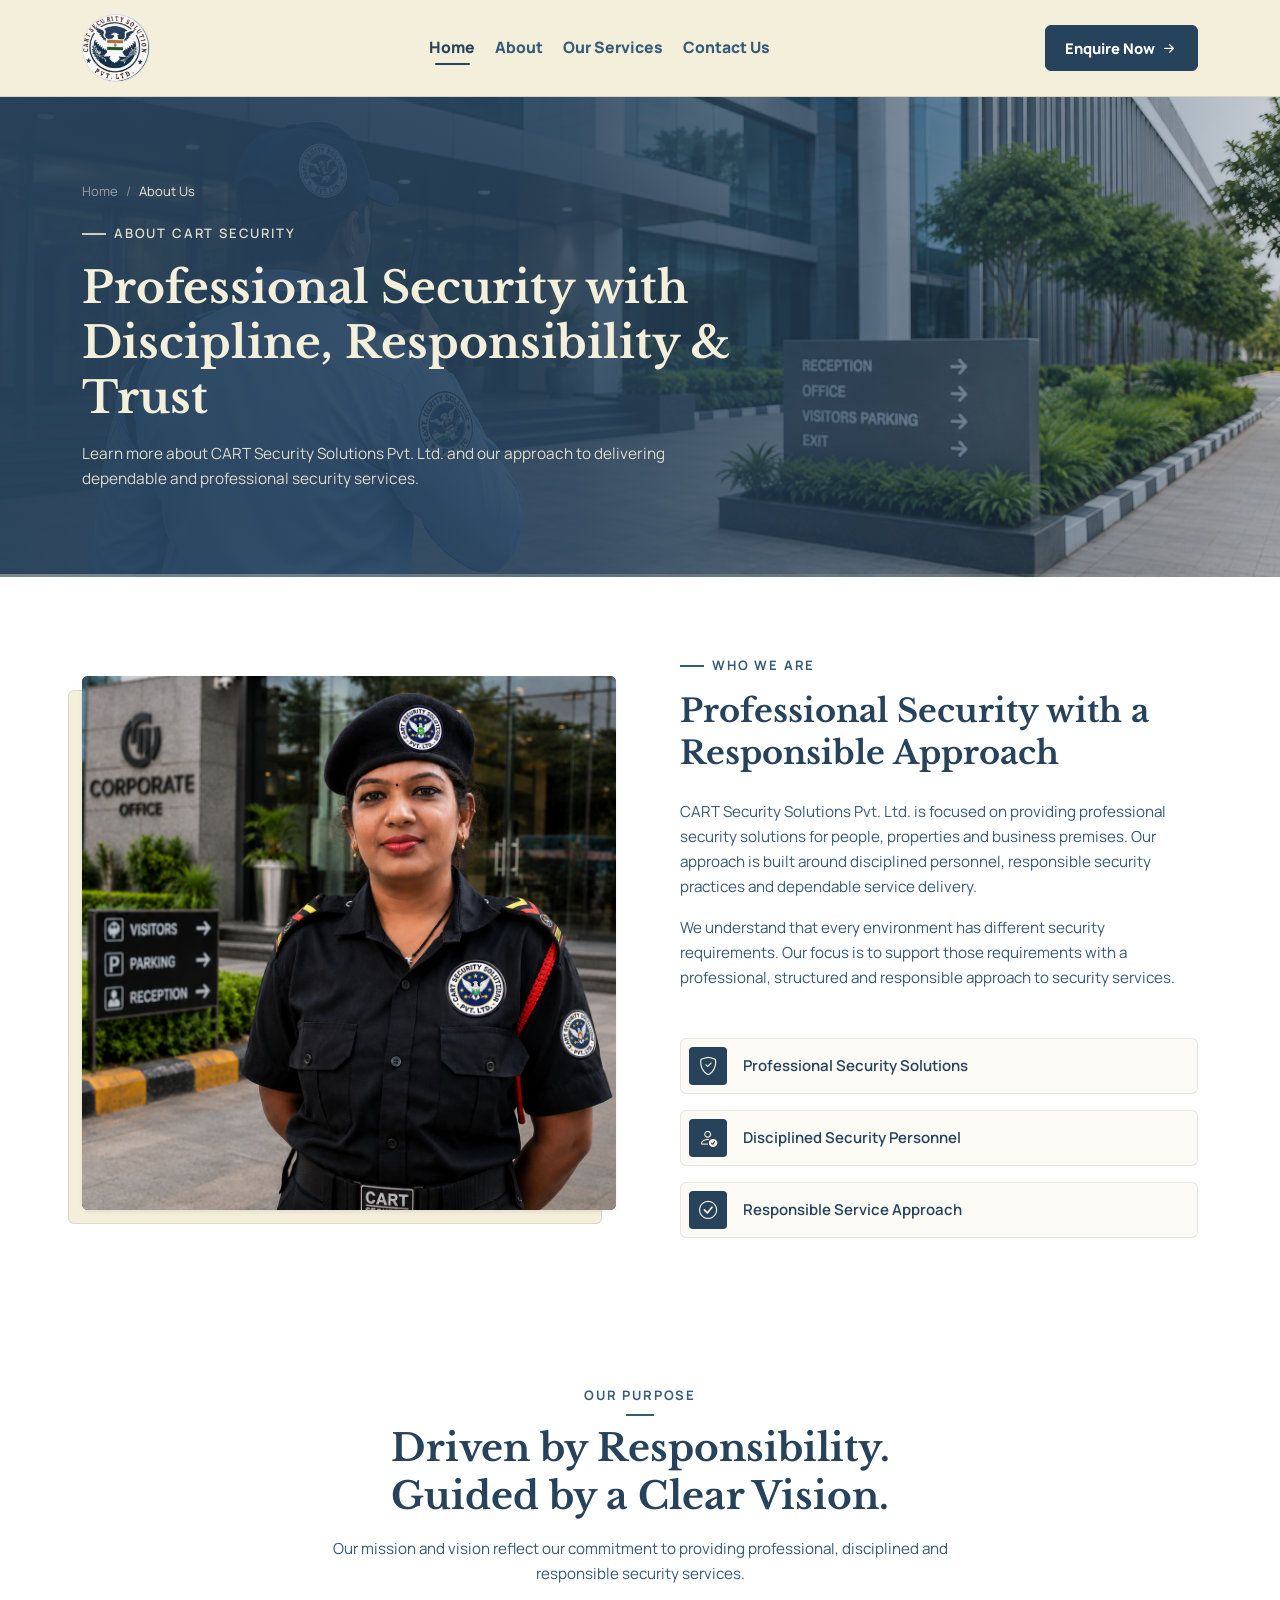
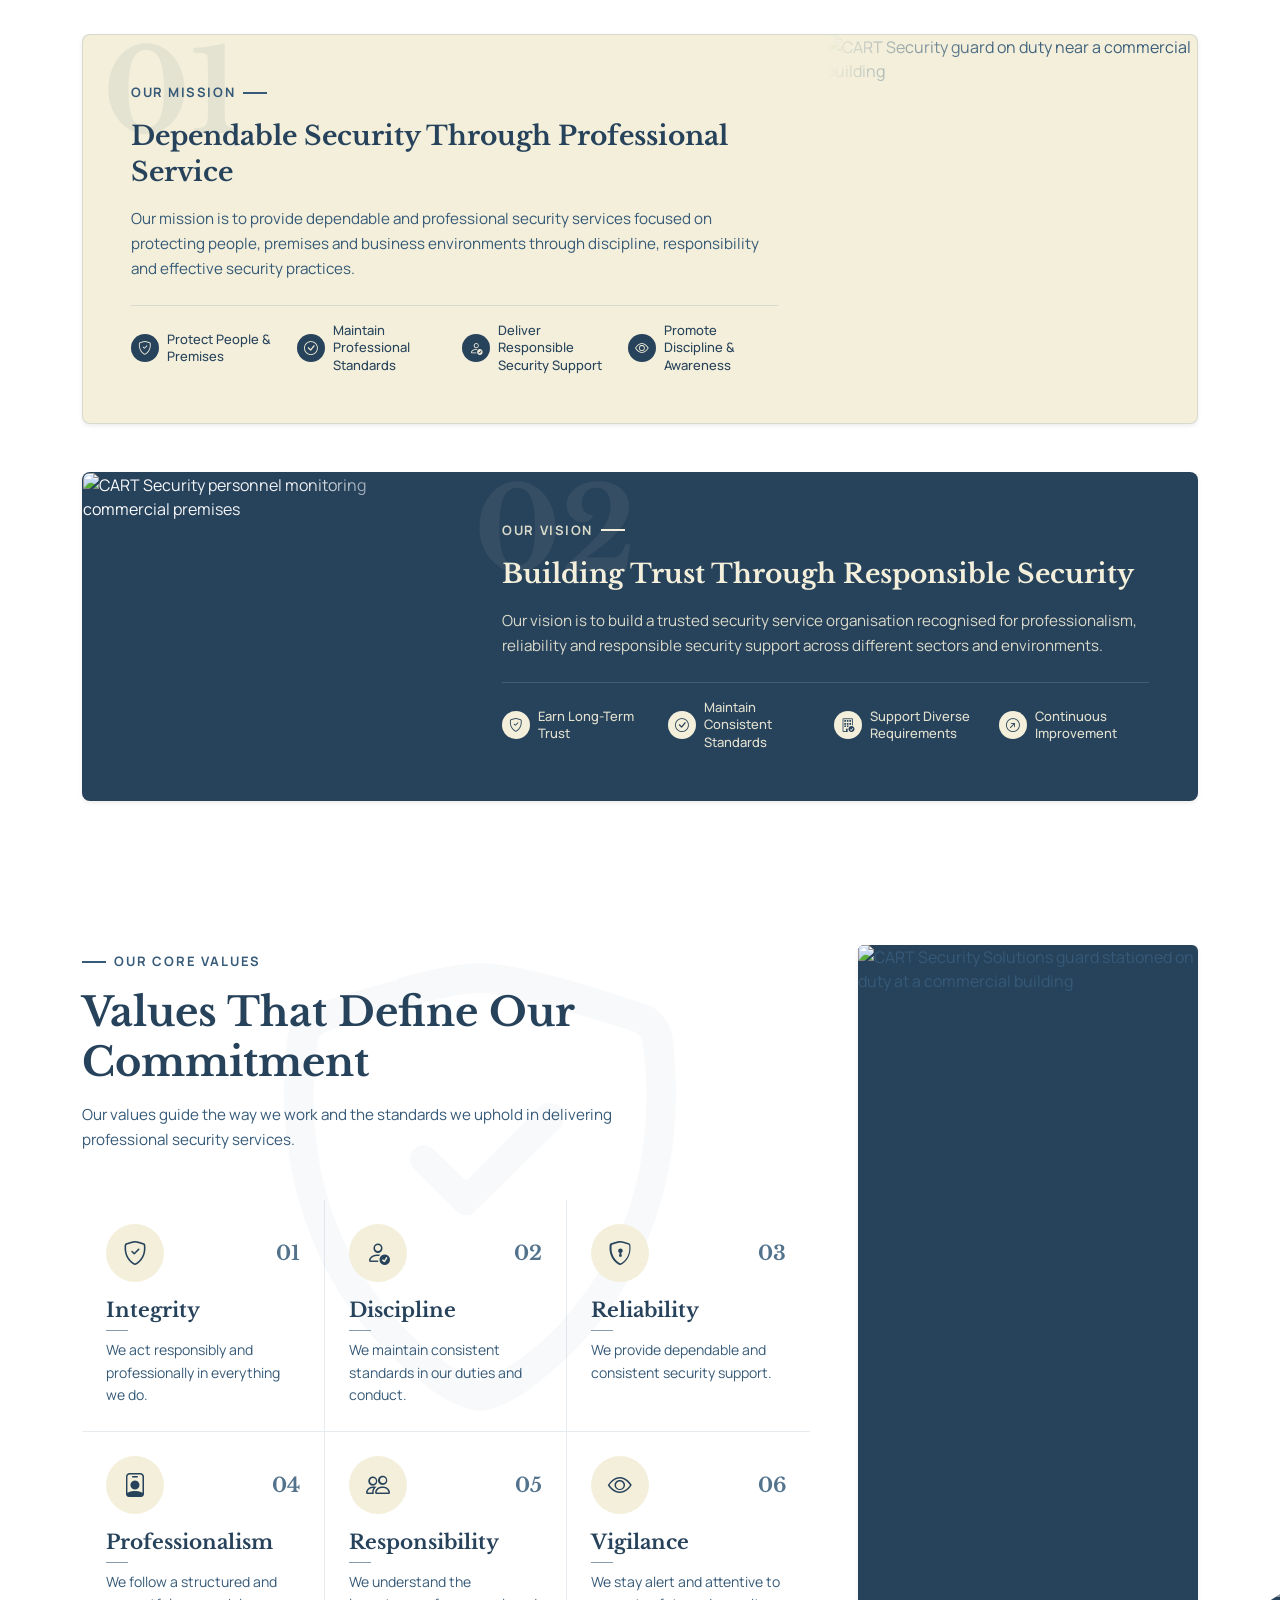
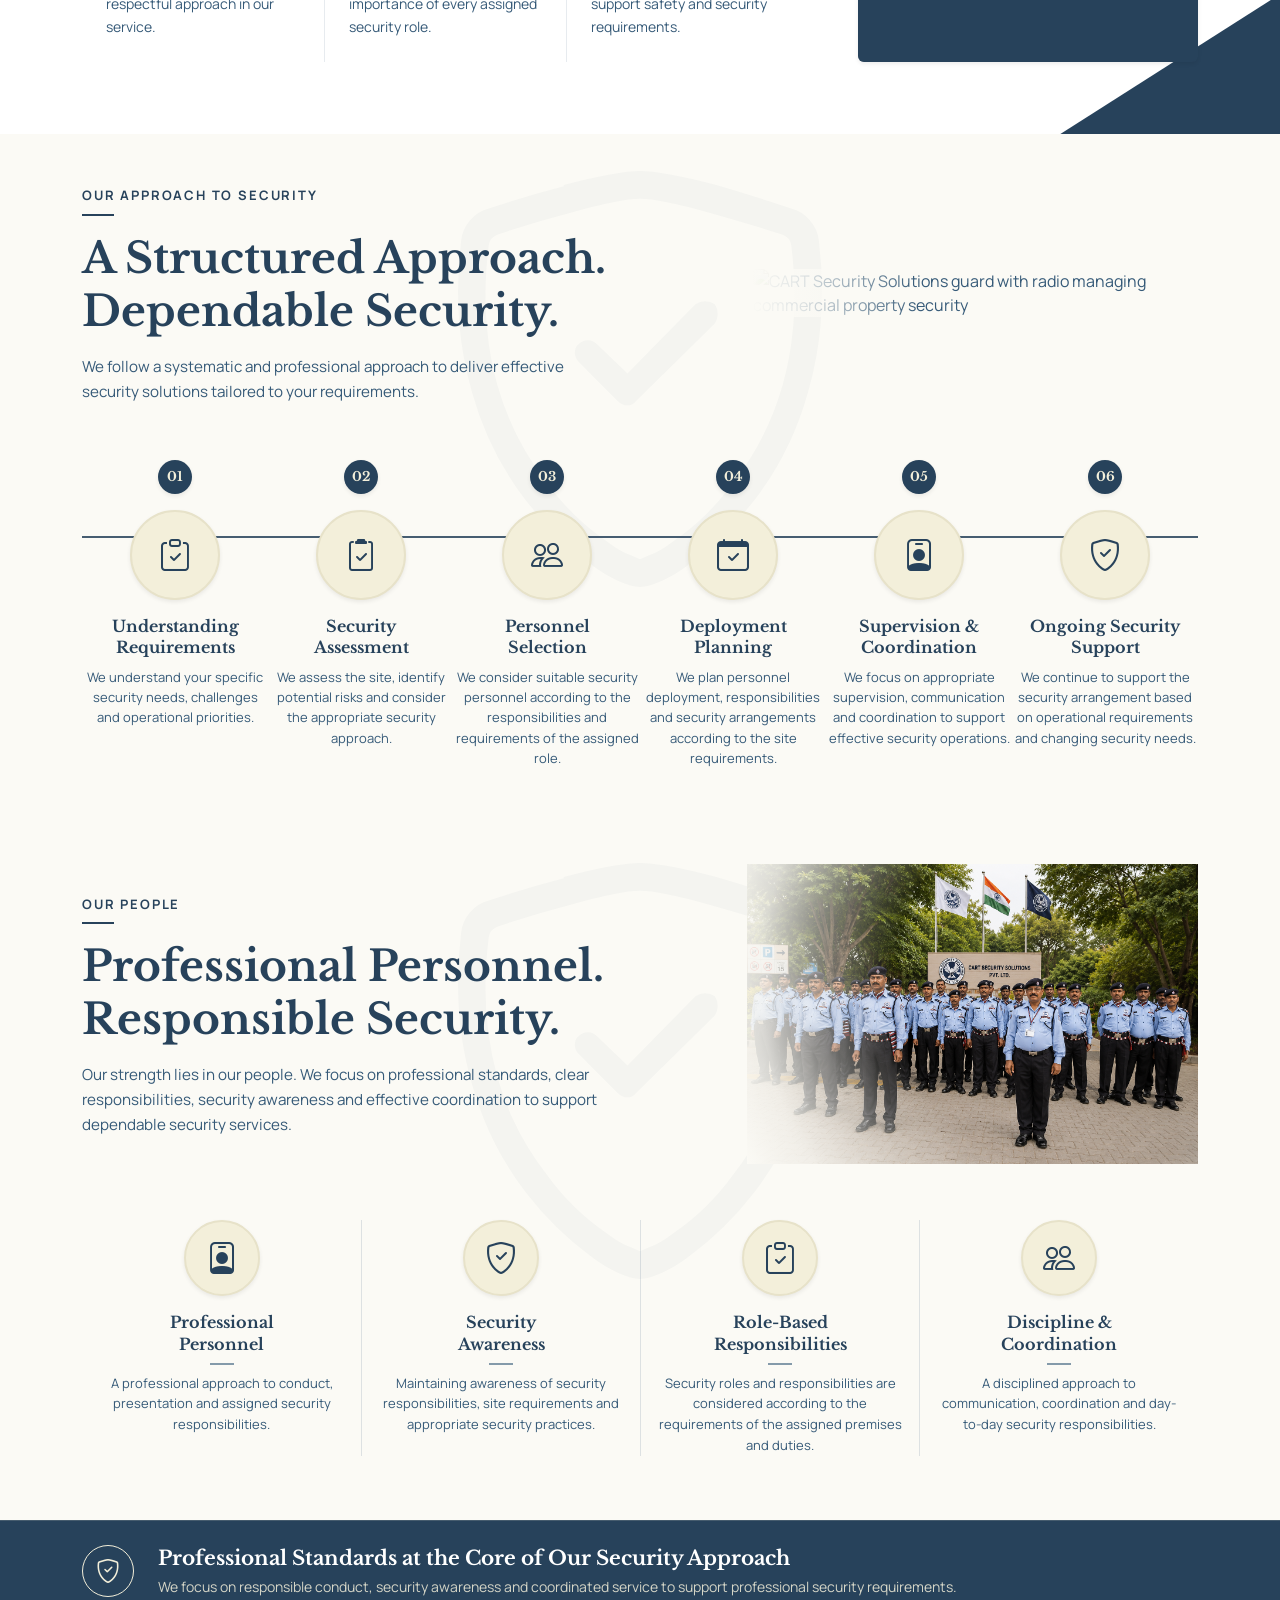
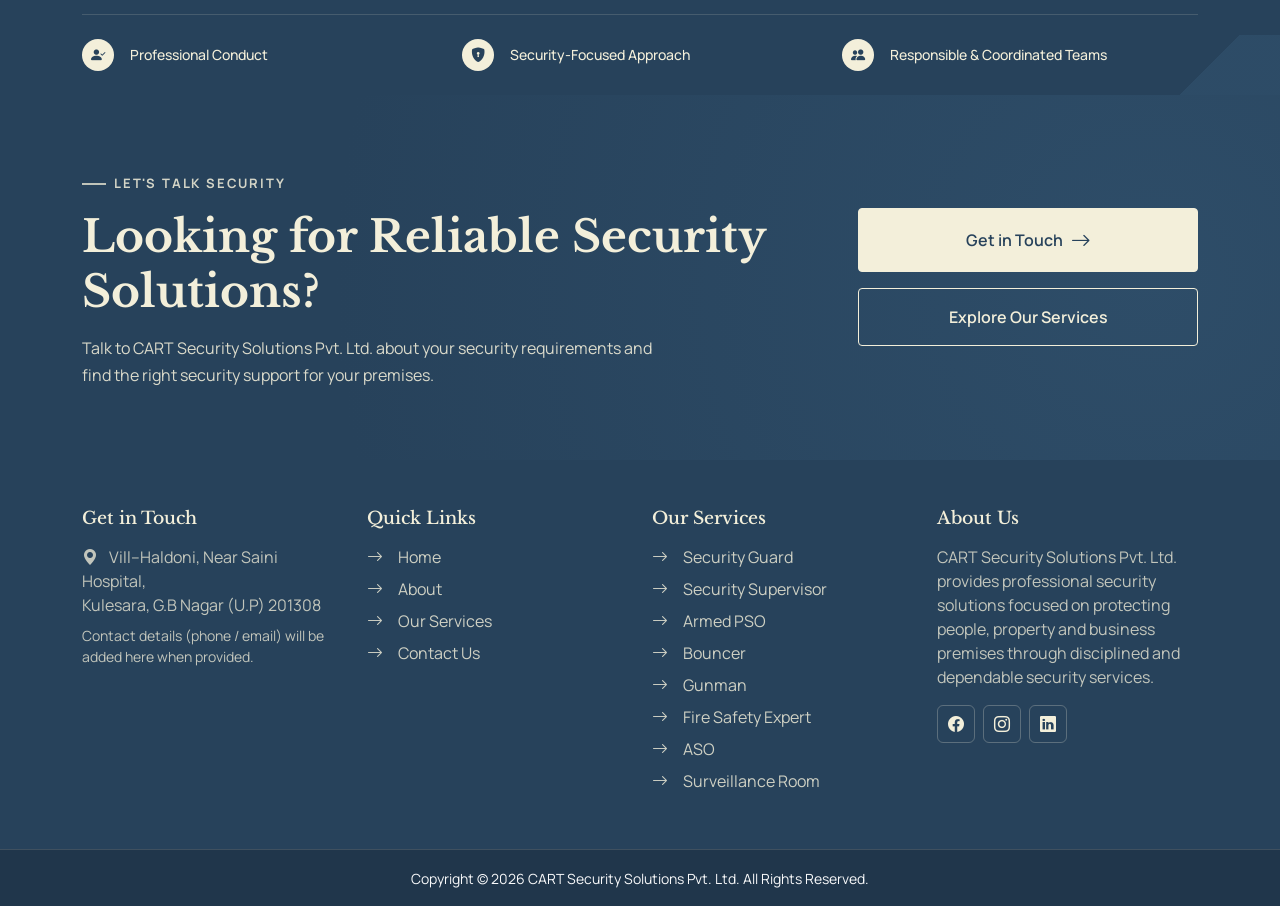
==== commit 8e45b773: "update" ====
--- a/about_us.html
+++ b/about_us.html
@@ -61,7 +61,7 @@
 
   <!-- Responsive Banner Image (Replace src with real asset as needed) -->
   <img 
-    src="assets/images/home/banner1.jpeg" 
+    src="assets/images/about-us/blog-banner1.png" 
     alt="Professional CART Security Solutions personnel positioned at a modern commercial facility" 
     class="cart-about-hero-image position-absolute top-0 start-0 w-100 h-100" 
     loading="eager" 
@@ -124,7 +124,7 @@
         <div class="cart-who-image-wrap position-relative">
           <div class="cart-who-image-frame position-relative rounded overflow-hidden shadow-sm">
             <img 
-              src="https://5.imimg.com/data5/SELLER/Default/2026/8/632523384/KV/XB/CR/139865755/women-security-guards-500x500.jpeg" 
+              src="/assets/images/about-us/about1.png" 
               alt="Disciplined CART Security personnel standing on duty at a corporate entrance" 
               class="cart-who-image img-fluid w-100 d-block" 
               loading="lazy" 
@@ -733,7 +733,7 @@
       <div class="col-12 col-lg-5 position-relative">
         <div class="cart-people-image-wrap position-relative ms-auto">
           <img 
-            src="https://encrypted-tbn0.gstatic.com/images?q=tbn:ANd9GcTdEe3FNG1QvQSUZM6b7S3jdCt7QmpYYpkWuPk6vX-bG8sdH6FG0hiEtvA&s=10" 
+            src="/assets/images/about-us/about-us-img.png" 
             alt="CART Security Solutions personnel standing in disciplined posture at a commercial facility" 
             class="cart-people-image img-fluid d-block ms-auto" 
             loading="lazy" 
--- a/assets/css/style.css
+++ b/assets/css/style.css
@@ -1,10 +1,10 @@
 :root {
   --cart-cream: #f3efda;
-  --cart-green: #1e3421;
-  --cart-green-soft: #315a37;
-  --cart-text: #315a37;
-  --cart-border: rgba(30, 52, 33, 0.14);
-  --cart-shadow: 0 12px 30px rgba(30, 52, 33, 0.08);
+  --cart-green: #27425B;
+  --cart-green-soft: #365A78;
+  --cart-text: #365A78;
+  --cart-border: rgba(39, 66, 91, 0.14);
+  --cart-shadow: 0 12px 30px rgba(39, 66, 91, 0.08);
 }
 
 /* Footer styles - CART Security Solutions Pvt. Ltd. */
@@ -26,7 +26,7 @@
 }
 
 .site-header.is-scrolled {
-  border-color: rgba(30, 52, 33, 0.08);
+  border-color: rgba(39, 66, 91, 0.08);
   box-shadow: var(--cart-shadow);
 }
 
@@ -57,10 +57,10 @@
   width: 80px;
   height: 80px;
   overflow: hidden;
-  border: 1px solid rgba(30, 52, 33, 0.18);
+  border: 1px solid rgba(39, 66, 91, 0.18);
   border-radius: 50%;
   background: #fff;
-  box-shadow: 0 6px 16px rgba(30, 52, 33, 0.08);
+  box-shadow: 0 6px 16px rgba(39, 66, 91, 0.08);
 }
 
 .brand-emblem img {
@@ -147,7 +147,7 @@
   background: var(--cart-green);
   border: 1px solid var(--cart-green);
   border-radius: 8px;
-  box-shadow: 0 10px 20px rgba(30, 52, 33, 0.14);
+  box-shadow: 0 10px 20px rgba(39, 66, 91, 0.14);
   transition: background-color 0.2s ease, border-color 0.2s ease, box-shadow 0.2s ease, transform 0.2s ease;
 }
 
@@ -156,7 +156,7 @@
   color: #fff;
   background: var(--cart-green-soft);
   border-color: var(--cart-green-soft);
-  box-shadow: 0 12px 24px rgba(30, 52, 33, 0.18);
+  box-shadow: 0 12px 24px rgba(39, 66, 91, 0.18);
   transform: translateY(-1px);
 }
 
@@ -169,7 +169,7 @@
   width: 46px;
   height: 42px;
   padding: 0;
-  border: 1px solid rgba(30, 52, 33, 0.22);
+  border: 1px solid rgba(39, 66, 91, 0.22);
   border-radius: 8px;
 }
 
@@ -177,7 +177,7 @@
 .nav-link:focus-visible,
 .enquire-btn:focus-visible,
 .brand-lockup:focus-visible {
-  outline: 3px solid rgba(49, 90, 55, 0.28);
+  outline: 3px solid rgba(54, 90, 120, 0.28);
   outline-offset: 3px;
   box-shadow: none;
 }
@@ -221,8 +221,8 @@
   z-index: 1;
   pointer-events: none;
   background:
-    linear-gradient(90deg, rgba(30, 52, 33, 0.94) 0%, rgba(30, 52, 33, 0.82) 38%, rgba(30, 52, 33, 0.48) 68%, rgba(30, 52, 33, 0.18) 100%),
-    linear-gradient(180deg, rgba(30, 52, 33, 0.18) 0%, rgba(30, 52, 33, 0.08) 48%, rgba(30, 52, 33, 0.28) 100%);
+    linear-gradient(90deg, rgba(39, 66, 91, 0.94) 0%, rgba(39, 66, 91, 0.82) 38%, rgba(39, 66, 91, 0.48) 68%, rgba(39, 66, 91, 0.18) 100%),
+    linear-gradient(180deg, rgba(39, 66, 91, 0.18) 0%, rgba(39, 66, 91, 0.08) 48%, rgba(39, 66, 91, 0.28) 100%);
 }
 
 /* Hero text: HTML content stays editable, responsive and search-friendly. */
@@ -317,7 +317,7 @@
 
 .cart-hero-btn-secondary {
   color: var(--cart-cream);
-  background: rgba(30, 52, 33, 0.08);
+  background: rgba(39, 66, 91, 0.08);
   border-color: rgba(243, 239, 218, 0.74);
 }
 
@@ -373,7 +373,7 @@
   width: 48px;
   height: 48px;
   color: var(--cart-cream);
-  background: rgba(30, 52, 33, 0.58);
+  background: rgba(39, 66, 91, 0.58);
   border: 1px solid rgba(243, 239, 218, 0.34);
   border-radius: 50%;
   transition: background-color 0.22s ease, border-color 0.22s ease, color 0.22s ease, transform 0.22s ease;
@@ -412,8 +412,8 @@
 
   .cart-hero-overlay {
     background:
-      linear-gradient(90deg, rgba(30, 52, 33, 0.95) 0%, rgba(30, 52, 33, 0.86) 58%, rgba(30, 52, 33, 0.56) 100%),
-      linear-gradient(180deg, rgba(30, 52, 33, 0.28) 0%, rgba(30, 52, 33, 0.08) 50%, rgba(30, 52, 33, 0.5) 100%);
+      linear-gradient(90deg, rgba(39, 66, 91, 0.95) 0%, rgba(39, 66, 91, 0.86) 58%, rgba(39, 66, 91, 0.56) 100%),
+      linear-gradient(180deg, rgba(39, 66, 91, 0.28) 0%, rgba(39, 66, 91, 0.08) 50%, rgba(39, 66, 91, 0.5) 100%);
   }
 
   .cart-hero-content {
@@ -441,8 +441,8 @@
 
   .cart-hero-overlay {
     background:
-      linear-gradient(90deg, rgba(30, 52, 33, 0.96) 0%, rgba(30, 52, 33, 0.88) 70%, rgba(30, 52, 33, 0.66) 100%),
-      linear-gradient(180deg, rgba(30, 52, 33, 0.34) 0%, rgba(30, 52, 33, 0.1) 44%, rgba(30, 52, 33, 0.62) 100%);
+      linear-gradient(90deg, rgba(39, 66, 91, 0.96) 0%, rgba(39, 66, 91, 0.88) 70%, rgba(39, 66, 91, 0.66) 100%),
+      linear-gradient(180deg, rgba(39, 66, 91, 0.34) 0%, rgba(39, 66, 91, 0.1) 44%, rgba(39, 66, 91, 0.62) 100%);
   }
 
   .cart-hero-content {
@@ -544,9 +544,9 @@
   aspect-ratio: 4 / 3;
   object-fit: cover;
   object-position: center;
-  border: 1px solid rgba(30, 52, 33, 0.16);
+  border: 1px solid rgba(39, 66, 91, 0.16);
   border-radius: 8px;
-  box-shadow: 0 18px 42px rgba(30, 52, 33, 0.13);
+  box-shadow: 0 18px 42px rgba(39, 66, 91, 0.13);
 }
 
 /* Content typography: uses the existing Manrope body font and Libre Baskerville heading font. */
@@ -573,7 +573,7 @@
 .cart-about-text {
   max-width: 610px;
   margin: 1.25rem 0 0;
-  color: rgba(49, 90, 55, 0.92);
+  color: rgba(54, 90, 120, 0.92);
   font-size: clamp(1rem, 1.2vw, 1.08rem);
   font-weight: 600;
   line-height: 1.78;
@@ -621,7 +621,7 @@
   background: var(--cart-green);
   border: 1px solid var(--cart-green);
   border-radius: 8px;
-  box-shadow: 0 12px 26px rgba(30, 52, 33, 0.13);
+  box-shadow: 0 12px 26px rgba(39, 66, 91, 0.13);
   transition: background-color 0.22s ease, border-color 0.22s ease, color 0.22s ease, transform 0.22s ease, box-shadow 0.22s ease;
 }
 
@@ -630,12 +630,12 @@
   color: var(--cart-cream);
   background: var(--cart-green-soft);
   border-color: var(--cart-green-soft);
-  box-shadow: 0 15px 30px rgba(30, 52, 33, 0.16);
+  box-shadow: 0 15px 30px rgba(39, 66, 91, 0.16);
   transform: translateY(-2px);
 }
 
 .cart-about-btn:focus-visible {
-  outline: 3px solid rgba(49, 90, 55, 0.28);
+  outline: 3px solid rgba(54, 90, 120, 0.28);
   outline-offset: 4px;
   box-shadow: none;
 }
@@ -709,7 +709,7 @@
 .cart-services-intro {
   max-width: 620px;
   margin: 1rem 0 0;
-  color: rgba(49, 90, 55, 0.9);
+  color: rgba(54, 90, 120, 0.9);
   font-size: clamp(1rem, 1.15vw, 1.08rem);
   font-weight: 600;
   line-height: 1.72;
@@ -722,16 +722,16 @@
   flex-direction: column;
   overflow: hidden;
   background: var(--cart-cream);
-  border: 1px solid rgba(30, 52, 33, 0.13);
+  border: 1px solid rgba(39, 66, 91, 0.13);
   border-radius: 8px;
-  box-shadow: 0 12px 28px rgba(30, 52, 33, 0.08);
+  box-shadow: 0 12px 28px rgba(39, 66, 91, 0.08);
   transition: border-color 0.3s ease, box-shadow 0.3s ease, transform 0.3s ease;
 }
 
 .cart-services-card:hover,
 .cart-services-card:focus-within {
-  border-color: rgba(49, 90, 55, 0.34);
-  box-shadow: 0 18px 38px rgba(30, 52, 33, 0.12);
+  border-color: rgba(54, 90, 120, 0.34);
+  box-shadow: 0 18px 38px rgba(39, 66, 91, 0.12);
   transform: translateY(-4px);
 }
 
@@ -779,7 +779,7 @@
 
 .cart-services-card-text {
   margin: 0.7rem 0 1rem;
-  color: rgba(49, 90, 55, 0.88);
+  color: rgba(54, 90, 120, 0.88);
   font-size: 0.95rem;
   font-weight: 600;
   line-height: 1.58;
@@ -817,7 +817,7 @@
 .cart-services-image-link:focus-visible,
 .cart-services-link:focus-visible,
 .cart-services-btn:focus-visible {
-  outline: 3px solid rgba(49, 90, 55, 0.28);
+  outline: 3px solid rgba(54, 90, 120, 0.28);
   outline-offset: 4px;
 }
 
@@ -836,7 +836,7 @@
   background: var(--cart-green);
   border: 1px solid var(--cart-green);
   border-radius: 8px;
-  box-shadow: 0 12px 26px rgba(30, 52, 33, 0.13);
+  box-shadow: 0 12px 26px rgba(39, 66, 91, 0.13);
   transition: background-color 0.22s ease, border-color 0.22s ease, color 0.22s ease, transform 0.22s ease, box-shadow 0.22s ease;
 }
 
@@ -845,7 +845,7 @@
   color: var(--cart-cream);
   background: var(--cart-green-soft);
   border-color: var(--cart-green-soft);
-  box-shadow: 0 15px 30px rgba(30, 52, 33, 0.16);
+  box-shadow: 0 15px 30px rgba(39, 66, 91, 0.16);
   transform: translateY(-2px);
 }
 /* ==========================================================================
@@ -854,8 +854,8 @@
 
 /* Section Base, Dominant Brand Color & Subtle Security Texture */
 .cart-cta-section {
-  background-color: #1e3421;
-  background-image: radial-gradient(circle at 90% 50%, rgba(49, 90, 55, 0.45) 0%, rgba(30, 52, 33, 0.95) 70%);
+  background-color: #27425B;
+  background-image: radial-gradient(circle at 90% 50%, rgba(54, 90, 120, 0.45) 0%, rgba(39, 66, 91, 0.95) 70%);
 }
 
 /* Subtle Editorial Prefix Line */
@@ -892,11 +892,11 @@
   max-width: 580px;
 }
 
-/* Primary Action Button (#f3efda base with #1e3421 text) */
+/* Primary Action Button (#f3efda base with #27425B text) */
 .cart-cta-btn-primary {
   font-family: 'Manrope', sans-serif;
   background-color: #f3efda;
-  color: #1e3421;
+  color: #27425B;
   border: 1px solid #f3efda;
   border-radius: 4px;
   transition: transform 0.25s ease, background-color 0.25s ease, color 0.25s ease, box-shadow 0.25s ease;
@@ -905,7 +905,7 @@
 .cart-cta-btn-primary:hover,
 .cart-cta-btn-primary:focus {
   background-color: #ffffff;
-  color: #1e3421;
+  color: #27425B;
   border-color: #ffffff;
   transform: translateY(-2px);
   box-shadow: 0 6px 16px rgba(0, 0, 0, 0.25);
@@ -931,9 +931,9 @@
 
 .cart-cta-btn-secondary:hover,
 .cart-cta-btn-secondary:focus {
-  background-color: #315a37;
+  background-color: #365A78;
   color: #f3efda;
-  border-color: #315a37;
+  border-color: #365A78;
   transform: translateY(-2px);
 }
 @media (max-width: 991.98px) {
@@ -993,9 +993,9 @@
   aspect-ratio: 4 / 3;
   object-fit: cover;
   object-position: center;
-  border: 1px solid rgba(30, 52, 33, 0.16);
+  border: 1px solid rgba(39, 66, 91, 0.16);
   border-radius: 8px;
-  box-shadow: 0 18px 42px rgba(30, 52, 33, 0.13);
+  box-shadow: 0 18px 42px rgba(39, 66, 91, 0.13);
 }
 
 .cart-why-label {
@@ -1022,7 +1022,7 @@
 .cart-why-text {
   max-width: 630px;
   margin: 1.2rem 0 0;
-  color: rgba(49, 90, 55, 0.92);
+  color: rgba(54, 90, 120, 0.92);
   font-size: clamp(1rem, 1.15vw, 1.08rem);
   font-weight: 600;
   line-height: 1.74;
@@ -1043,14 +1043,14 @@
   font-weight: 800;
   line-height: 1.35;
   background: rgba(255, 250, 240, 0.72);
-  border: 1px solid rgba(30, 52, 33, 0.12);
+  border: 1px solid rgba(39, 66, 91, 0.12);
   border-radius: 8px;
   transition: border-color 0.24s ease, background-color 0.24s ease, transform 0.24s ease;
 }
 
 .cart-why-item:hover {
   background: #fffaf0;
-  border-color: rgba(49, 90, 55, 0.28);
+  border-color: rgba(54, 90, 120, 0.28);
   transform: translateY(-2px);
 }
 
@@ -1063,7 +1063,7 @@
   height: 44px;
   color: var(--cart-green);
   background: rgba(243, 239, 218, 0.98);
-  border: 1px solid rgba(30, 52, 33, 0.14);
+  border: 1px solid rgba(39, 66, 91, 0.14);
   border-radius: 8px;
   transition: background-color 0.24s ease, color 0.24s ease;
 }
@@ -1137,7 +1137,7 @@
   .navbar-collapse {
     margin-top: 0.8rem;
     padding: 0.7rem 0 0.2rem;
-    border-top: 1px solid rgba(30, 52, 33, 0.13);
+    border-top: 1px solid rgba(39, 66, 91, 0.13);
   }
 
   .navbar-nav .nav-link {
@@ -1284,12 +1284,12 @@
   }
   .site-footer .footer-links li { margin-bottom: .55rem; }
   .site-footer .footer-links .bi { font-size: .9rem; opacity: .9; }
-  .site-footer .text-muted { color: rgba(49,90,55,.85) !important; }
+  .site-footer .text-muted { color: rgba(54,90,120,.85) !important; }
 
   .site-footer .social-icon {
     width: 40px;
     height: 40px;
-    border: 1px solid rgba(30,52,33,0.12);
+    border: 1px solid rgba(39,66,91,0.12);
     display: inline-flex;
     align-items: center;
     justify-content: center;
@@ -1320,7 +1320,7 @@
     background: var(--cart-green);
     color: var(--cart-cream);
     border-radius: 50%;
-    box-shadow: 0 8px 20px rgba(30,52,33,0.18);
+    box-shadow: 0 8px 20px rgba(39,66,91,0.18);
     z-index: 2000;
     text-decoration: none;
   }
@@ -1328,7 +1328,7 @@
 
   /* Decorative subtle pattern (very low opacity) */
   .site-footer {
-    background-image: repeating-linear-gradient(45deg, rgba(30,52,33,0.01) 0 2px, transparent 2px 40px);
+    background-image: repeating-linear-gradient(45deg, rgba(39,66,91,0.01) 0 2px, transparent 2px 40px);
   }
 
   /* Responsive tweaks for footer spacing */
@@ -1387,7 +1387,7 @@
     opacity: 0 !important;
     transform: none !important;
     background: var(--cart-cream) !important;
-    border-top: 1px solid rgba(30, 52, 33, 0.13) !important;
+    border-top: 1px solid rgba(39, 66, 91, 0.13) !important;
     border-radius: 0 !important;
   }
 
@@ -1469,8 +1469,8 @@
 
 .cart-hero-overlay {
   background:
-    linear-gradient(90deg, rgba(30, 52, 33, 0.96) 0%, rgba(30, 52, 33, 0.86) 39%, rgba(30, 52, 33, 0.42) 70%, rgba(30, 52, 33, 0.1) 100%),
-    linear-gradient(180deg, rgba(30, 52, 33, 0.18) 0%, rgba(30, 52, 33, 0.08) 52%, rgba(30, 52, 33, 0.34) 100%);
+    linear-gradient(90deg, rgba(39, 66, 91, 0.96) 0%, rgba(39, 66, 91, 0.86) 39%, rgba(39, 66, 91, 0.42) 70%, rgba(39, 66, 91, 0.1) 100%),
+    linear-gradient(180deg, rgba(39, 66, 91, 0.18) 0%, rgba(39, 66, 91, 0.08) 52%, rgba(39, 66, 91, 0.34) 100%);
 }
 
 .cart-hero-content {
@@ -1514,7 +1514,7 @@
 }
 
 .cart-about-section {
-  border-bottom: 1px solid rgba(30, 52, 33, 0.11);
+  border-bottom: 1px solid rgba(39, 66, 91, 0.11);
 }
 
 .cart-about-image-wrap::before,
@@ -1533,14 +1533,14 @@
 
 .cart-about-image,
 .cart-why-image {
-  aspect-ratio: 5 / 4;
+  aspect-ratio: 4 / 4;
   border-radius: 6px;
   box-shadow: none;
 }
 
 .cart-about-content {
   padding-left: clamp(1.1rem, 2vw, 1.7rem) !important;
-  border-left: 3px solid rgba(30, 52, 33, 0.18);
+  border-left: 3px solid rgba(39, 66, 91, 0.18);
 }
 
 .cart-about-title,
@@ -1559,7 +1559,7 @@
 .cart-services-intro,
 .cart-why-text {
   max-width: 100%;
-  color: rgba(49, 90, 55, 0.9);
+  color: rgba(54, 90, 120, 0.9);
   font-size: 1rem;
   line-height: 1.66;
   overflow-wrap: anywhere;
@@ -1580,7 +1580,7 @@
 .cart-services-section {
   background: #fffaf0;
   padding-block: clamp(3.7rem, 5.7vw, 5.5rem);
-  border-bottom: 1px solid rgba(30, 52, 33, 0.1);
+  border-bottom: 1px solid rgba(39, 66, 91, 0.1);
 }
 
 .cart-services-title {
@@ -1595,14 +1595,14 @@
 
 .cart-services-card {
   background: var(--cart-cream);
-  border-color: rgba(30, 52, 33, 0.16);
+  border-color: rgba(39, 66, 91, 0.16);
   border-radius: 6px;
   box-shadow: none;
 }
 
 .cart-services-card:hover,
 .cart-services-card:focus-within {
-  border-color: rgba(30, 52, 33, 0.36);
+  border-color: rgba(39, 66, 91, 0.36);
   box-shadow: none;
   transform: translateY(-3px);
 }
@@ -1617,7 +1617,7 @@
 
 .cart-services-card-body {
   padding: 1rem 1.05rem 1.12rem;
-  border-top: 4px solid rgba(30, 52, 33, 0.18);
+  border-top: 4px solid rgba(39, 66, 91, 0.18);
 }
 
 .cart-services-card-feature .cart-services-card-body {
@@ -1640,7 +1640,7 @@
 
 .cart-services-link {
   padding-top: 0.35rem;
-  border-top: 1px solid rgba(30, 52, 33, 0.12);
+  border-top: 1px solid rgba(39, 66, 91, 0.12);
 }
 
 .cart-services-btn {
@@ -1649,7 +1649,7 @@
 }
 
 .cart-why-section {
-  border-bottom: 1px solid rgba(30, 52, 33, 0.1);
+  border-bottom: 1px solid rgba(39, 66, 91, 0.1);
 }
 
 .cart-why-image-wrap::before {
@@ -1678,13 +1678,13 @@
   padding: 0.72rem 0;
   background: transparent;
   border: 0;
-  border-top: 1px solid rgba(30, 52, 33, 0.16);
+  border-top: 1px solid rgba(39, 66, 91, 0.16);
   border-radius: 0;
 }
 
 .cart-why-item:hover {
   background: transparent;
-  border-color: rgba(30, 52, 33, 0.28);
+  border-color: rgba(39, 66, 91, 0.28);
   transform: none;
 }
 
@@ -1787,43 +1787,43 @@
 /* Typography & Labels */
 .cart-faq-label {
   font-family: 'Manrope', sans-serif;
-  color: #315a37;
+  color: #365A78;
   font-size: 0.8125rem;
   letter-spacing: 0.12em;
 }
 
 .cart-faq-title {
   font-family: 'Libre Baskerville', serif;
-  color: #1e3421;
+  color: #27425B;
   font-weight: 700;
   line-height: 1.25;
 }
 
 .cart-faq-desc {
   font-family: 'Manrope', sans-serif;
-  color: #315a37;
+  color: #365A78;
   font-size: 1rem;
   line-height: 1.6;
 }
 
 .cart-faq-support {
-  border-top-color: rgba(49, 90, 55, 0.2) !important;
+  border-top-color: rgba(54, 90, 120, 0.2) !important;
 }
 
 .cart-faq-support-text {
   font-family: 'Manrope', sans-serif;
-  color: #315a37;
+  color: #365A78;
   font-size: 0.9375rem;
 }
 
 .cart-faq-link {
   font-family: 'Manrope', sans-serif;
-  color: #1e3421;
+  color: #27425B;
   transition: color 0.25s ease, transform 0.25s ease;
 }
 
 .cart-faq-link:hover {
-  color: #315a37;
+  color: #365A78;
 }
 
 .cart-faq-link:hover .bi-arrow-right {
@@ -1837,13 +1837,13 @@
 /* Accordion Shell & Individual Items */
 .cart-faq-item {
   background-color: #ffffff;
-  border: 1px solid rgba(49, 90, 55, 0.12) !important;
+  border: 1px solid rgba(54, 90, 120, 0.12) !important;
 }
 
 /* Accordion Button (Question) Styling */
 .cart-faq-button {
   font-family: 'Manrope', sans-serif;
-  color: #1e3421;
+  color: #27425B;
   background-color: #ffffff;
   font-size: 1rem;
   line-height: 1.5;
@@ -1853,24 +1853,24 @@
 }
 
 .cart-faq-button:hover {
-  color: #315a37;
+  color: #365A78;
   background-color: #fbfaf4;
 }
 
 /* Active Open Accordion State */
 .cart-faq-button:not(.collapsed) {
-  color: #1e3421;
+  color: #27425B;
   background-color: #fbfaf4;
-  box-shadow: inset 0 -1px 0 rgba(49, 90, 55, 0.1);
+  box-shadow: inset 0 -1px 0 rgba(54, 90, 120, 0.1);
 }
 
 /* Override Default Bootstrap Blue Focus Ring & Icons */
 .cart-faq-button:focus {
-  border-color: rgba(49, 90, 55, 0.3);
-  box-shadow: 0 0 0 0.2rem rgba(30, 52, 33, 0.15) !important;
-}
-
-/* Custom Accordion Chevron Recolor to #1e3421 */
+  border-color: rgba(54, 90, 120, 0.3);
+  box-shadow: 0 0 0 0.2rem rgba(39, 66, 91, 0.15) !important;
+}
+
+/* Custom Accordion Chevron Recolor to #27425B */
 .cart-faq-button::after {
   background-image: url("data:image/svg+xml,%3csvg xmlns='http://www.w3.org/2000/svg' viewBox='0 0 16 16' fill='%231e3421'%3e%3cpath fill-rule='evenodd' d='M1.646 4.646a.5.5 0 0 1 .708 0L8 10.293l5.646-5.647a.5.5 0 0 1 .708.708l-6 6a.5.5 0 0 1-.708 0l-6-6a.5.5 0 0 1 0-.708z'/%3e%3c/svg%3e");
   transition: transform 0.25s ease;
@@ -1883,20 +1883,20 @@
 /* Accordion Body (Answer Area) */
 .cart-faq-body {
   font-family: 'Manrope', sans-serif;
-  color: #315a37;
+  color: #365A78;
   background-color: #fbfaf4;
   font-size: 0.95rem;
   line-height: 1.65;
 }
 
 .cart-faq-body-link {
-  color: #1e3421;
-  text-decoration-color: #315a37;
+  color: #27425B;
+  text-decoration-color: #365A78;
   transition: color 0.2s ease;
 }
 
 .cart-faq-body-link:hover {
-  color: #315a37;
+  color: #365A78;
 }
 
 /* ==========================================================================
@@ -1911,21 +1911,21 @@
 /* Header & Typography */
 .cart-blog-label {
   font-family: 'Manrope', sans-serif;
-  color: #315a37;
+  color: #365A78;
   font-size: 0.8125rem;
   letter-spacing: 0.12em;
 }
 
 .cart-blog-title {
   font-family: 'Libre Baskerville', serif;
-  color: #1e3421;
+  color: #27425B;
   font-weight: 700;
   line-height: 1.25;
 }
 
 .cart-blog-desc {
   font-family: 'Manrope', sans-serif;
-  color: #315a37;
+  color: #365A78;
   font-size: 0.95rem;
   line-height: 1.6;
   max-width: 480px;
@@ -1934,13 +1934,13 @@
 
 .cart-blog-view-all {
   font-family: 'Manrope', sans-serif;
-  color: #1e3421;
+  color: #27425B;
   white-space: nowrap;
   transition: color 0.25s ease;
 }
 
 .cart-blog-view-all:hover {
-  color: #315a37;
+  color: #365A78;
 }
 
 .cart-blog-view-all:hover .bi-arrow-right {
@@ -1954,21 +1954,21 @@
 /* Card Styling */
 .cart-blog-card {
   background-color: #ffffff;
-  border: 1px solid rgba(49, 90, 55, 0.12) !important;
+  border: 1px solid rgba(54, 90, 120, 0.12) !important;
   border-radius: 6px !important;
   transition: transform 0.3s ease, box-shadow 0.3s ease, border-color 0.3s ease;
 }
 
 .cart-blog-card:hover {
   transform: translateY(-4px);
-  box-shadow: 0 10px 24px rgba(30, 52, 33, 0.08) !important;
-  border-color: rgba(49, 90, 55, 0.25) !important;
+  box-shadow: 0 10px 24px rgba(39, 66, 91, 0.08) !important;
+  border-color: rgba(54, 90, 120, 0.25) !important;
 }
 
 /* Consistent Image Aspect Ratio & Zoom */
 .cart-blog-img-wrap {
   aspect-ratio: 16 / 10;
-  background-color: #1e3421;
+  background-color: #27425B;
 }
 
 .cart-blog-image {
@@ -1984,21 +1984,21 @@
 /* Card Body & Typography */
 .cart-blog-category {
   font-family: 'Manrope', sans-serif;
-  color: #315a37;
+  color: #365A78;
   font-size: 0.75rem;
   letter-spacing: 0.08em;
 }
 
 .cart-blog-card-title {
   font-family: 'Libre Baskerville', serif;
-  color: #1e3421;
+  color: #27425B;
   font-weight: 700;
   line-height: 1.35;
 }
 
 .cart-blog-card-desc {
   font-family: 'Manrope', sans-serif;
-  color: #315a37;
+  color: #365A78;
   font-size: 0.9rem;
   line-height: 1.6;
 }
@@ -2006,13 +2006,13 @@
 /* Read More Link */
 .cart-blog-read-more {
   font-family: 'Manrope', sans-serif;
-  color: #1e3421;
+  color: #27425B;
   font-size: 0.9rem;
   transition: color 0.25s ease;
 }
 
 .cart-blog-read-more:hover {
-  color: #315a37;
+  color: #365A78;
 }
 
 .cart-blog-read-more:hover .bi-arrow-right {
@@ -2028,20 +2028,20 @@
   width: 42px;
   height: 42px;
   background-color: transparent;
-  border: 1px solid #1e3421;
-  color: #1e3421;
+  border: 1px solid #27425B;
+  color: #27425B;
   transition: background-color 0.25s ease, color 0.25s ease, border-color 0.25s ease;
 }
 
 .cart-blog-control:hover,
 .cart-blog-control:focus {
-  background-color: #1e3421;
+  background-color: #27425B;
   color: #f3efda;
-  border-color: #1e3421;
+  border-color: #27425B;
 }
 
 .cart-blog-control:focus {
-  box-shadow: 0 0 0 0.2rem rgba(30, 52, 33, 0.2);
+  box-shadow: 0 0 0 0.2rem rgba(39, 66, 91, 0.2);
 }
 
 /* ==========================================================================
@@ -2055,14 +2055,14 @@
 
 /* Typography & Brand Colors */
 .cart-industries-label {
-  color: #315a37;
+  color: #365A78;
   font-family: 'Manrope', sans-serif;
   font-size: 0.8125rem;
   letter-spacing: 0.12em;
 }
 
 .cart-industries-title {
-  color: #1e3421;
+  color: #27425B;
   font-family: 'Libre Baskerville', serif;
   font-weight: 700;
   line-height: 1.25;
@@ -2074,7 +2074,7 @@
 }
 
 .cart-industries-desc {
-  color: #315a37;
+  color: #365A78;
   font-family: 'Manrope', sans-serif;
   font-size: 1rem;
   line-height: 1.6;
@@ -2085,7 +2085,7 @@
 .cart-industries-card {
   min-height: 280px;
   border-radius: 6px !important;
-  background-color: #1e3421;
+  background-color: #27425B;
 }
 
 .cart-industries-card--featured {
@@ -2098,13 +2098,13 @@
   transition: transform 0.4s ease;
 }
 
-/* Brand Gradient Dark Overlay (Based on #1e3421) */
+/* Brand Gradient Dark Overlay (Based on #27425B) */
 /* .cart-industries-overlay {
   background: linear-gradient(
     180deg, 
-    rgba(30, 52, 33, 0.25) 0%, 
-    rgba(30, 52, 33, 0.65) 50%, 
-    rgba(30, 52, 33, 0.95) 100%
+    rgba(39, 66, 91, 0.25) 0%, 
+    rgba(39, 66, 91, 0.65) 50%, 
+    rgba(39, 66, 91, 0.95) 100%
   );
   transition: background 0.3s ease;
 } */
@@ -2120,7 +2120,7 @@
 
 .cart-industries-card-desc {
   font-family: 'Manrope', sans-serif;
-  color: #14650b;
+  color: #365A78;
   line-height: 1.5;
   font-weight: 900;
   display: none;
@@ -2142,9 +2142,9 @@
 /* .cart-industries-card:hover .cart-industries-overlay {
   background: linear-gradient(
     180deg, 
-    rgba(30, 52, 33, 0.35) 0%, 
-    rgba(30, 52, 33, 0.75) 50%, 
-    rgba(30, 52, 33, 0.98) 100%
+    rgba(39, 66, 91, 0.35) 0%, 
+    rgba(39, 66, 91, 0.75) 50%, 
+    rgba(39, 66, 91, 0.98) 100%
   );
 } */
 
@@ -2293,7 +2293,7 @@
   .cart-why-image,
   .cart-services-image-link,
   .cart-services-card-feature .cart-services-image-link {
-    aspect-ratio: 4 / 3;
+    aspect-ratio: 3 / 3;
   }
 
   .cart-services-card-body,
@@ -2311,3 +2311,145 @@
     overflow-wrap: anywhere;
   }
 }
+/* ==========================================================================
+   CART SECURITY SOLUTIONS PVT. LTD. - CLIENT REVIEWS / TESTIMONIALS SLIDER
+   ========================================================================== */
+
+/* Section Base */
+.cart-reviews-section {
+  background-color: #ffffff;
+}
+
+/* Subtle Quote Watermark */
+.cart-reviews-watermark {
+  font-size: 26rem;
+  line-height: 1;
+  color: rgba(54, 90, 120, 0.025);
+  pointer-events: none;
+  z-index: 0;
+}
+
+/* Section Header Typography */
+.cart-reviews-header {
+  max-width: 740px;
+}
+
+.cart-reviews-line {
+  width: 24px;
+  height: 2px;
+  background-color: #365A78;
+}
+
+.cart-reviews-label {
+  font-family: 'Manrope', sans-serif;
+  color: #365A78;
+  font-size: 0.8125rem;
+  letter-spacing: 0.14em;
+}
+
+.cart-reviews-title {
+  font-family: 'Libre Baskerville', serif;
+  color: #27425B;
+  font-weight: 700;
+  line-height: 1.25;
+  font-size: clamp(1.75rem, 3.2vw, 2.5rem);
+}
+
+.cart-reviews-description {
+  font-family: 'Manrope', sans-serif;
+  color: #365A78;
+  font-size: 0.95rem;
+  line-height: 1.65;
+  max-width: 650px;
+}
+
+/* Testimonial Card Styling */
+.cart-reviews-card {
+  background-color: #f3efda;
+  border: 1px solid rgba(54, 90, 120, 0.12);
+  border-radius: 6px !important;
+  transition: transform 0.3s ease, box-shadow 0.3s ease, border-color 0.3s ease;
+}
+
+.cart-reviews-card:hover {
+  transform: translateY(-4px);
+  box-shadow: 0 10px 24px rgba(39, 66, 91, 0.08);
+  border-color: rgba(54, 90, 120, 0.25);
+}
+
+/* Quote Icon & Stars */
+.cart-reviews-quote-icon {
+  color: #365A78;
+  opacity: 0.45;
+  line-height: 1;
+}
+
+.cart-reviews-stars i {
+  margin-right: 2px;
+}
+
+/* Review Text */
+.cart-reviews-text {
+  font-family: 'Manrope', sans-serif;
+  color: #27425B;
+  font-size: 0.9375rem;
+  line-height: 1.65;
+  font-style: normal;
+}
+
+/* Client Details */
+.cart-reviews-client-divider {
+  border-top-color: rgba(54, 90, 120, 0.12) !important;
+}
+
+.cart-reviews-client-image {
+  width: 60px;
+  height: 60px;
+  object-fit: cover;
+  border: 2px solid #ffffff;
+  box-shadow: 0 2px 6px rgba(39, 66, 91, 0.1);
+}
+
+.cart-reviews-client-name {
+  font-family: 'Libre Baskerville', serif;
+  color: #27425B;
+  font-size: 1.05rem;
+  line-height: 1.3;
+}
+
+.cart-reviews-client-role {
+  font-family: 'Manrope', sans-serif;
+  color: #365A78;
+  font-size: 0.8125rem;
+  font-weight: 500;
+}
+
+/* Navigation Controls (Centered Below) */
+.cart-reviews-nav-btn {
+  width: 48px;
+  height: 48px;
+  background-color: #f3efda;
+  color: #27425B;
+  border: 1px solid rgba(54, 90, 120, 0.15) !important;
+  transition: background-color 0.25s ease, color 0.25s ease, transform 0.25s ease;
+  cursor: pointer;
+}
+
+.cart-reviews-nav-btn:hover,
+.cart-reviews-nav-btn:focus {
+  background-color: #27425B;
+  color: #f3efda;
+  transform: scale(1.06);
+}
+
+/* Mobile & Tablet Specific Layout Safety */
+@media (max-width: 767.98px) {
+  .cart-reviews-card {
+    padding: 1.5rem !important;
+  }
+
+  .cart-reviews-client-image {
+    width: 52px;
+    height: 52px;
+  }
+}
--- a/assets/css/about_us.css
+++ b/assets/css/about_us.css
@@ -5,7 +5,7 @@
 /* Section Height Constraints (Controlled Inner Banner Height) */
 .cart-about-hero-section {
   min-height: 480px;
-  background-color: #1e3421;
+  background-color: #27425B;
 }
 
 /* HTML Image Presentation & Focal Point Control */
@@ -19,10 +19,10 @@
 .cart-about-hero-overlay {
   background: linear-gradient(
     90deg, 
-    rgba(30, 52, 33, 0.96) 0%, 
-    rgba(30, 52, 33, 0.88) 45%, 
-    rgba(30, 52, 33, 0.45) 85%, 
-    rgba(30, 52, 33, 0.25) 100%
+    rgba(39, 66, 91, 0.96) 0%, 
+    rgba(39, 66, 91, 0.88) 45%, 
+    rgba(39, 66, 91, 0.45) 85%, 
+    rgba(39, 66, 91, 0.25) 100%
   );
   z-index: 1;
 }
@@ -103,9 +103,9 @@
   .cart-about-hero-overlay {
     background: linear-gradient(
       180deg, 
-      rgba(30, 52, 33, 0.92) 0%, 
-      rgba(30, 52, 33, 0.75) 60%, 
-      rgba(30, 52, 33, 0.95) 100%
+      rgba(39, 66, 91, 0.92) 0%, 
+      rgba(39, 66, 91, 0.75) 60%, 
+      rgba(39, 66, 91, 0.95) 100%
     );
   }
 }
@@ -120,7 +120,7 @@
   }
 
   .cart-about-hero-overlay {
-    background: rgba(30, 52, 33, 0.88);
+    background: rgba(39, 66, 91, 0.88);
   }
 }
 
@@ -142,12 +142,12 @@
 
 .cart-who-image-frame {
   border-radius: 6px !important;
-  background-color: #1e3421;
+  background-color: #27425B;
   z-index: 2;
 }
 
 .cart-who-image {
-  aspect-ratio: 4 / 3;
+  aspect-ratio: 3 / 3;
   object-fit: cover;
   transition: transform 0.4s ease;
 }
@@ -163,7 +163,7 @@
   width: 100%;
   height: 100%;
   background-color: #f3efda;
-  border: 1px solid rgba(49, 90, 55, 0.15);
+  border: 1px solid rgba(54, 90, 120, 0.15);
   border-radius: 6px !important;
   z-index: -1;
 }
@@ -172,12 +172,12 @@
 .cart-who-line {
   width: 24px;
   height: 2px;
-  background-color: #315a37;
+  background-color: #365A78;
 }
 
 .cart-who-label {
   font-family: 'Manrope', sans-serif;
-  color: #315a37;
+  color: #365A78;
   font-size: 0.8125rem;
   letter-spacing: 0.14em;
 }
@@ -185,14 +185,14 @@
 /* Headings & Text */
 .cart-who-title {
   font-family: 'Libre Baskerville', serif;
-  color: #1e3421;
+  color: #27425B;
   font-weight: 700;
   line-height: 1.3;
 }
 
 .cart-who-text {
   font-family: 'Manrope', sans-serif;
-  color: #315a37;
+  color: #365A78;
   font-size: 0.95rem;
   line-height: 1.65;
 }
@@ -200,19 +200,19 @@
 /* Key Highlights Structure */
 .cart-who-highlight-item {
   background-color: #fbfaf4;
-  border: 1px solid rgba(49, 90, 55, 0.12);
+  border: 1px solid rgba(54, 90, 120, 0.12);
   transition: background-color 0.25s ease, border-color 0.25s ease;
 }
 
 .cart-who-highlight-item:hover {
   background-color: #f3efda;
-  border-color: rgba(49, 90, 55, 0.25);
+  border-color: rgba(54, 90, 120, 0.25);
 }
 
 .cart-who-icon-box {
   width: 38px;
   height: 38px;
-  background-color: #1e3421;
+  background-color: #27425B;
   border-radius: 4px !important;
 }
 
@@ -223,7 +223,7 @@
 
 .cart-who-highlight-title {
   font-family: 'Manrope', sans-serif;
-  color: #1e3421;
+  color: #27425B;
   font-size: 0.9375rem;
 }
 
@@ -243,7 +243,7 @@
 
 .cart-mv-label {
   font-family: 'Manrope', sans-serif;
-  color: #315a37;
+  color: #365A78;
   font-size: 0.8125rem;
   letter-spacing: 0.14em;
 }
@@ -251,12 +251,12 @@
 .cart-mv-header-line {
   width: 28px;
   height: 2px;
-  background-color: #315a37;
+  background-color: #365A78;
 }
 
 .cart-mv-title {
   font-family: 'Libre Baskerville', serif;
-  color: #1e3421;
+  color: #27425B;
   font-weight: 700;
   line-height: 1.3;
   font-size: clamp(1.65rem, 3vw, 2.35rem);
@@ -264,7 +264,7 @@
 
 .cart-mv-desc {
   font-family: 'Manrope', sans-serif;
-  color: #315a37;
+  color: #365A78;
   font-size: 0.95rem;
   line-height: 1.6;
 }
@@ -282,7 +282,7 @@
   line-height: 0.75;
   top: 15px;
   left: 20px;
-  color: rgba(49, 90, 55, 0.08);
+  color: rgba(54, 90, 120, 0.08);
   pointer-events: none;
   z-index: 0;
 }
@@ -295,7 +295,7 @@
 .cart-mv-panel-line {
   width: 24px;
   height: 2px;
-  background-color: #315a37;
+  background-color: #365A78;
 }
 
 .cart-mv-panel-line-light {
@@ -304,7 +304,7 @@
 
 .cart-mv-panel-title {
   font-family: 'Libre Baskerville', serif;
-  color: #1e3421;
+  color: #27425B;
   font-weight: 700;
   line-height: 1.35;
   font-size: clamp(1.25rem, 2.2vw, 1.65rem);
@@ -316,7 +316,7 @@
 
 .cart-mv-text {
   font-family: 'Manrope', sans-serif;
-  color: #315a37;
+  color: #365A78;
   font-size: 0.95rem;
   line-height: 1.65;
 }
@@ -334,20 +334,20 @@
 }
 
 .cart-mv-icon-circle-dark {
-  background-color: #1e3421;
+  background-color: #27425B;
   color: #f3efda;
   font-size: 0.85rem;
 }
 
 .cart-mv-icon-circle-light {
   background-color: #f3efda;
-  color: #1e3421;
+  color: #27425B;
   font-size: 0.85rem;
 }
 
 .cart-mv-feature-text {
   font-family: 'Manrope', sans-serif;
-  color: #1e3421;
+  color: #27425B;
   font-size: 0.8125rem;
   line-height: 1.35;
 }
@@ -360,24 +360,24 @@
 /* Panel 1: Mission Theme */
 .cart-mv-mission {
   background-color: #f3efda;
-  border: 1px solid rgba(49, 90, 55, 0.15);
+  border: 1px solid rgba(54, 90, 120, 0.15);
 }
 
 .cart-mv-tag {
   font-family: 'Manrope', sans-serif;
-  color: #315a37;
+  color: #365A78;
   font-size: 0.8125rem;
   letter-spacing: 0.12em;
 }
 
 .cart-mv-border {
-  border-top-color: rgba(49, 90, 55, 0.15) !important;
+  border-top-color: rgba(54, 90, 120, 0.15) !important;
 }
 
 /* Panel 2: Vision Theme */
 .cart-mv-vision {
-  background-color: #1e3421;
-  border: 1px solid rgba(30, 52, 33, 0.6);
+  background-color: #27425B;
+  border: 1px solid rgba(39, 66, 91, 0.6);
 }
 
 .cart-mv-tag-light {
@@ -404,7 +404,7 @@
   }
 
   .cart-mv-blend-vision {
-    background: linear-gradient(270deg, #1e3421 0%, rgba(30, 52, 33, 0.1) 40%, rgba(30, 52, 33, 0) 100%);
+    background: linear-gradient(270deg, #27425B 0%, rgba(39, 66, 91, 0.1) 40%, rgba(39, 66, 91, 0) 100%);
   }
 }
 
@@ -419,7 +419,7 @@
   }
 
   .cart-mv-blend-vision {
-    background: linear-gradient(180deg, rgba(30, 52, 33, 0) 60%, #1e3421 100%);
+    background: linear-gradient(180deg, rgba(39, 66, 91, 0) 60%, #27425B 100%);
   }
 
   .cart-mv-number {
@@ -445,7 +445,7 @@
   left: 20%;
   font-size: 28rem;
   line-height: 1;
-  color: rgba(49, 90, 55, 0.035);
+  color: rgba(54, 90, 120, 0.035);
   pointer-events: none;
   z-index: 0;
 }
@@ -454,19 +454,19 @@
 .cart-values-line {
   width: 24px;
   height: 2px;
-  background-color: #315a37;
+  background-color: #365A78;
 }
 
 .cart-values-label {
   font-family: 'Manrope', sans-serif;
-  color: #315a37;
+  color: #365A78;
   font-size: 0.8125rem;
   letter-spacing: 0.14em;
 }
 
 .cart-values-title {
   font-family: 'Libre Baskerville', serif;
-  color: #1e3421;
+  color: #27425B;
   font-weight: 700;
   line-height: 1.25;
   font-size: clamp(1.75rem, 3.2vw, 2.5rem);
@@ -475,7 +475,7 @@
 
 .cart-values-desc {
   font-family: 'Manrope', sans-serif;
-  color: #315a37;
+  color: #365A78;
   font-size: 0.95rem;
   line-height: 1.6;
   max-width: 580px;
@@ -484,10 +484,10 @@
 /* 3x2 Editorial Grid Borders (Desktop & Tablet) */
 @media (min-width: 768px) {
   .border-end-md {
-    border-right: 1px solid rgba(49, 90, 55, 0.12);
+    border-right: 1px solid rgba(54, 90, 120, 0.12);
   }
   .border-bottom-md {
-    border-bottom: 1px solid rgba(49, 90, 55, 0.12);
+    border-bottom: 1px solid rgba(54, 90, 120, 0.12);
   }
 }
 
@@ -497,39 +497,39 @@
   height: 58px;
   border-radius: 50%;
   background-color: #f3efda;
-  color: #1e3421;
+  color: #27425B;
   transition: background-color 0.25s ease, color 0.25s ease, transform 0.25s ease;
 }
 
 .cart-values-item:hover .cart-values-icon {
-  background-color: #1e3421;
+  background-color: #27425B;
   color: #f3efda;
   transform: scale(1.05);
 }
 
 .cart-values-number {
   font-family: 'Libre Baskerville', serif;
-  color: #315a37;
+  color: #365A78;
   font-size: 1.25rem;
   opacity: 0.85;
 }
 
 .cart-values-item-title {
   font-family: 'Libre Baskerville', serif;
-  color: #1e3421;
+  color: #27425B;
   font-weight: 700;
 }
 
 .cart-values-divider {
   width: 22px;
   height: 1.5px;
-  background-color: #315a37;
+  background-color: #365A78;
   opacity: 0.6;
 }
 
 .cart-values-item-desc {
   font-family: 'Manrope', sans-serif;
-  color: #315a37;
+  color: #365A78;
   font-size: 0.875rem;
   line-height: 1.6;
 }
@@ -537,7 +537,7 @@
 /* Right-Side Image Styling */
 .cart-values-image-wrap {
   min-height: 480px;
-  background-color: #1e3421;
+  background-color: #27425B;
   border-radius: 6px !important;
 }
 
@@ -549,8 +549,8 @@
 .cart-values-image-overlay {
   background: linear-gradient(
     180deg,
-    rgba(30, 52, 33, 0) 65%,
-    rgba(30, 52, 33, 0.4) 100%
+    rgba(39, 66, 91, 0) 65%,
+    rgba(39, 66, 91, 0.4) 100%
   );
   pointer-events: none;
 }
@@ -566,7 +566,7 @@
 .cart-values-decoration-inner {
   width: 100%;
   height: 100%;
-  background-color: #1e3421;
+  background-color: #27425B;
   clip-path: polygon(100% 0, 0% 100%, 100% 100%);
   position: relative;
 }
@@ -591,7 +591,7 @@
 
 @media (max-width: 767.98px) {
   .cart-values-col {
-    border-bottom: 1px solid rgba(49, 90, 55, 0.1);
+    border-bottom: 1px solid rgba(54, 90, 120, 0.1);
   }
   
   .cart-values-col:last-child {
@@ -619,7 +619,7 @@
   top: 5%;
   font-size: 26rem;
   line-height: 1;
-  color: rgba(49, 90, 55, 0.035);
+  color: rgba(54, 90, 120, 0.035);
   pointer-events: none;
   z-index: 0;
 }
@@ -627,7 +627,7 @@
 /* Header & Typography */
 .cart-approach-label {
   font-family: 'Manrope', sans-serif;
-  color: #1e3421;
+  color: #27425B;
   font-size: 0.8125rem;
   letter-spacing: 0.14em;
 }
@@ -635,12 +635,12 @@
 .cart-approach-label-line {
   width: 32px;
   height: 2px;
-  background-color: #1e3421;
+  background-color: #27425B;
 }
 
 .cart-approach-title {
   font-family: 'Libre Baskerville', serif;
-  color: #1e3421;
+  color: #27425B;
   font-weight: 700;
   line-height: 1.25;
   font-size: clamp(1.85rem, 3.4vw, 2.65rem);
@@ -648,7 +648,7 @@
 
 .cart-approach-desc {
   font-family: 'Manrope', sans-serif;
-  color: #315a37;
+  color: #365A78;
   font-size: 0.95rem;
   line-height: 1.65;
   max-width: 500px;
@@ -674,7 +674,7 @@
 .cart-approach-line-rail {
   top: 76px;
   height: 2px;
-  background-color: #1e3421;
+  background-color: #27425B;
   opacity: 0.85;
   z-index: 0;
 }
@@ -683,7 +683,7 @@
 .cart-approach-number {
   width: 34px;
   height: 34px;
-  background-color: #1e3421;
+  background-color: #27425B;
   color: #f3efda;
   font-family: 'Libre Baskerville', serif;
   font-size: 0.8125rem;
@@ -695,7 +695,7 @@
   height: 90px;
   background-color: #f3efda;
   border: 2px solid #e7e2c9;
-  color: #1e3421;
+  color: #27425B;
   z-index: 2;
   transition: transform 0.25s ease, background-color 0.25s ease;
 }
@@ -708,21 +708,21 @@
 /* Step Content Typography */
 .cart-approach-step-title {
   font-family: 'Libre Baskerville', serif;
-  color: #1e3421;
+  color: #27425B;
   font-weight: 700;
   line-height: 1.35;
 }
 
 .cart-approach-step-desc {
   font-family: 'Manrope', sans-serif;
-  color: #315a37;
+  color: #365A78;
   font-size: 0.8125rem;
   line-height: 1.55;
 }
 
 /* Bottom Dark-Green Curvature Finish */
 .cart-approach-bottom {
-  background-color: #1e3421;
+  background-color: #27425B;
   border-top: 1px solid rgba(243, 239, 218, 0.2);
   display: none;
 }
@@ -731,7 +731,7 @@
   top: -19px;
   width: 38px;
   height: 38px;
-  background-color: #1e3421;
+  background-color: #27425B;
   border: 1px solid #f3efda;
   clip-path: polygon(50% 0%, 100% 25%, 100% 75%, 50% 100%, 0% 75%, 0% 25%);
   z-index: 2;
@@ -790,7 +790,7 @@
     top: 105px;
     bottom: -32px;
     width: 2px;
-    background-color: #1e3421;
+    background-color: #27425B;
     opacity: 0.35;
     z-index: 0;
   }
@@ -815,7 +815,7 @@
   top: 5%;
   font-size: 26rem;
   line-height: 1;
-  color: rgba(49, 90, 55, 0.035);
+  color: rgba(54, 90, 120, 0.035);
   pointer-events: none;
   z-index: 0;
 }
@@ -823,7 +823,7 @@
 /* Header & Typography */
 .cart-people-label {
   font-family: 'Manrope', sans-serif;
-  color: #1e3421;
+  color: #27425B;
   font-size: 0.8125rem;
   letter-spacing: 0.14em;
 }
@@ -831,12 +831,12 @@
 .cart-people-label-line {
   width: 32px;
   height: 2px;
-  background-color: #1e3421;
+  background-color: #27425B;
 }
 
 .cart-people-title {
   font-family: 'Libre Baskerville', serif;
-  color: #1e3421;
+  color: #27425B;
   font-weight: 700;
   line-height: 1.25;
   font-size: clamp(1.85rem, 3.4vw, 2.65rem);
@@ -844,7 +844,7 @@
 
 .cart-people-intro {
   font-family: 'Manrope', sans-serif;
-  color: #315a37;
+  color: #365A78;
   font-size: 0.95rem;
   line-height: 1.65;
   max-width: 520px;
@@ -872,7 +872,7 @@
   height: 76px;
   background-color: #f3efda;
   border: 2px solid #e7e2c9;
-  color: #1e3421;
+  color: #27425B;
   transition: transform 0.25s ease, background-color 0.25s ease;
 }
 
@@ -884,7 +884,7 @@
 /* Feature Typography & Dividers */
 .cart-people-feature-title {
   font-family: 'Libre Baskerville', serif;
-  color: #1e3421;
+  color: #27425B;
   font-weight: 700;
   line-height: 1.35;
 }
@@ -892,13 +892,13 @@
 .cart-people-feature-divider {
   width: 24px;
   height: 1.5px;
-  background-color: #315a37;
+  background-color: #365A78;
   opacity: 0.6;
 }
 
 .cart-people-feature-desc {
   font-family: 'Manrope', sans-serif;
-  color: #315a37;
+  color: #365A78;
   font-size: 0.8125rem;
   line-height: 1.6;
 }
@@ -906,13 +906,13 @@
 /* Desktop Vertical Separators */
 @media (min-width: 992px) {
   .cart-people-separator {
-    border-left: 1px solid rgba(49, 90, 55, 0.15);
+    border-left: 1px solid rgba(54, 90, 120, 0.15);
   }
 }
 
 /* Lower Dark-Green Standards Panel */
 .cart-people-standards {
-  background-color: #1e3421;
+  background-color: #27425B;
   border-top: 1px solid rgba(243, 239, 218, 0.15);
 }
 
@@ -948,7 +948,7 @@
   width: 32px;
   height: 32px;
   background-color: #f3efda;
-  color: #1e3421;
+  color: #27425B;
   font-size: 0.9rem;
 }
 
@@ -962,7 +962,7 @@
 .cart-people-decoration {
   width: 140px;
   height: 60px;
-  background: linear-gradient(135deg, transparent 50%, rgba(49, 90, 55, 0.4) 50%);
+  background: linear-gradient(135deg, transparent 50%, rgba(54, 90, 120, 0.4) 50%);
   pointer-events: none;
 }
 
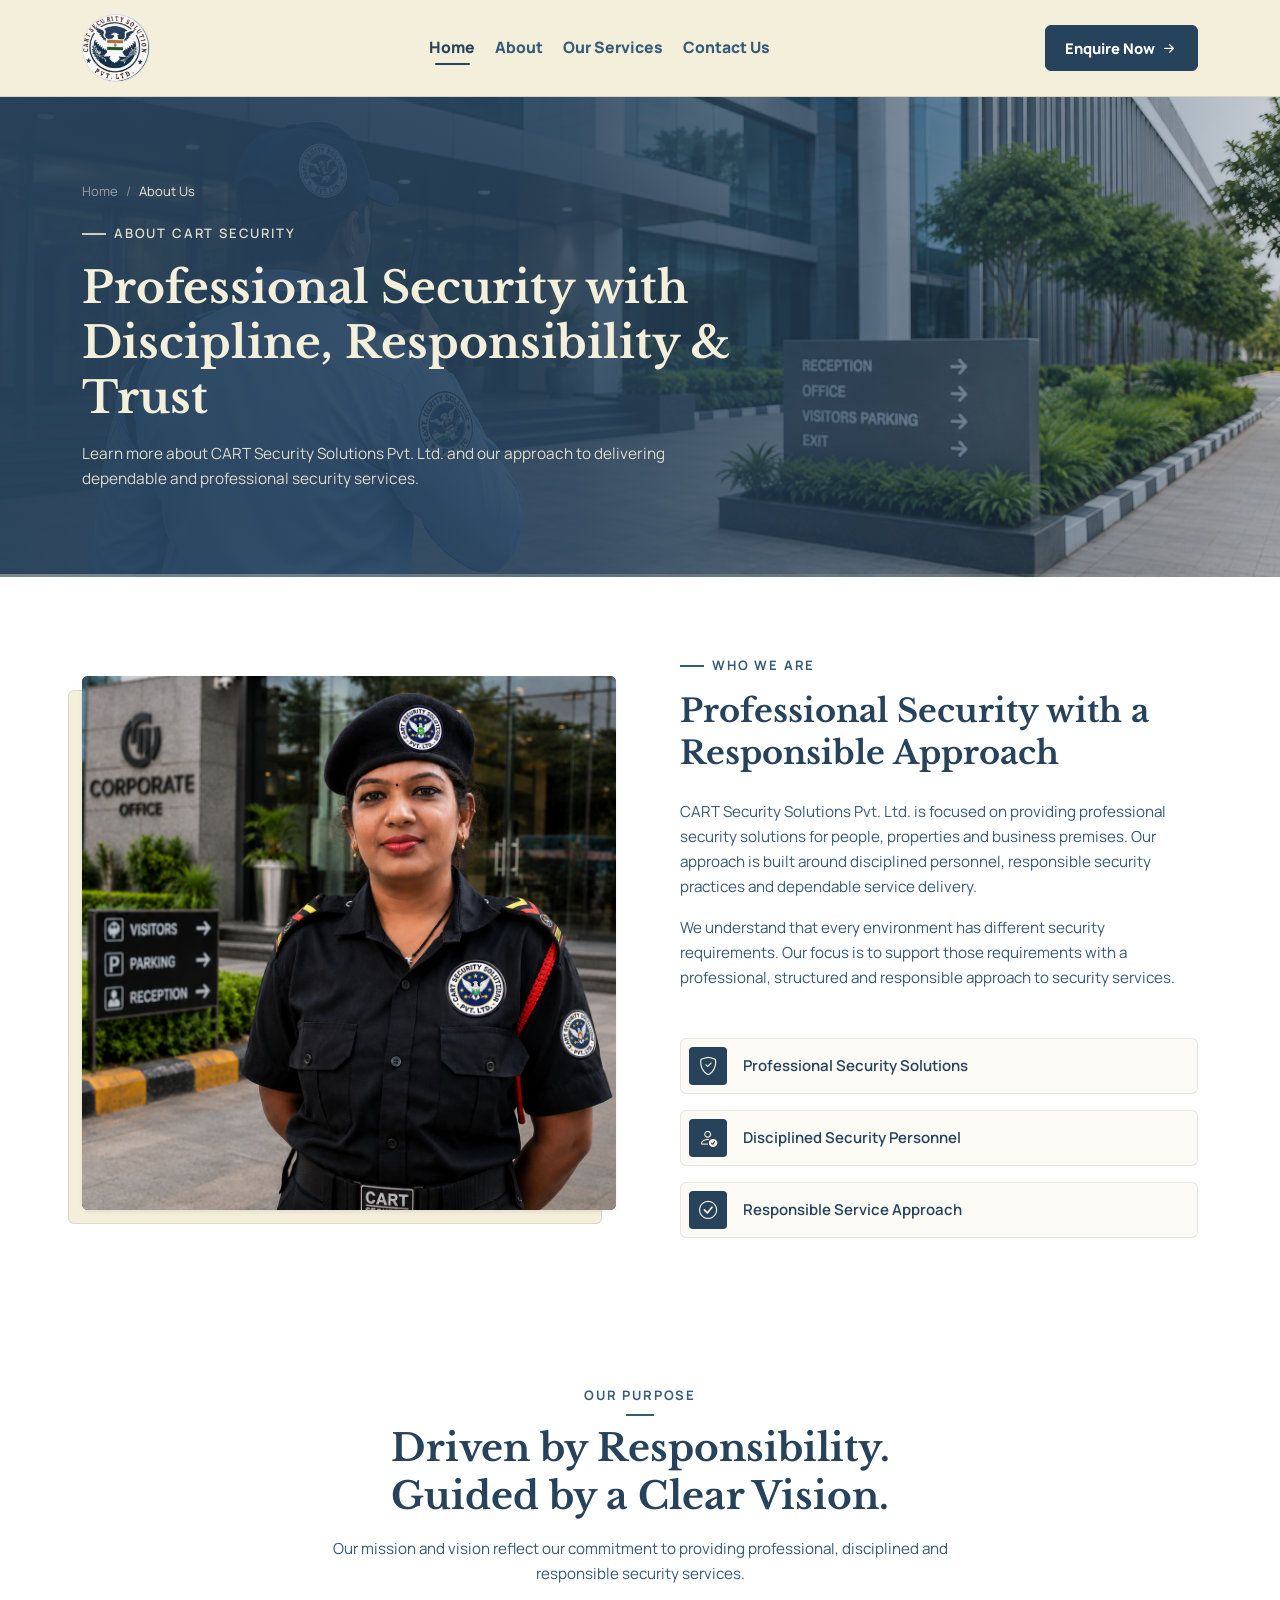
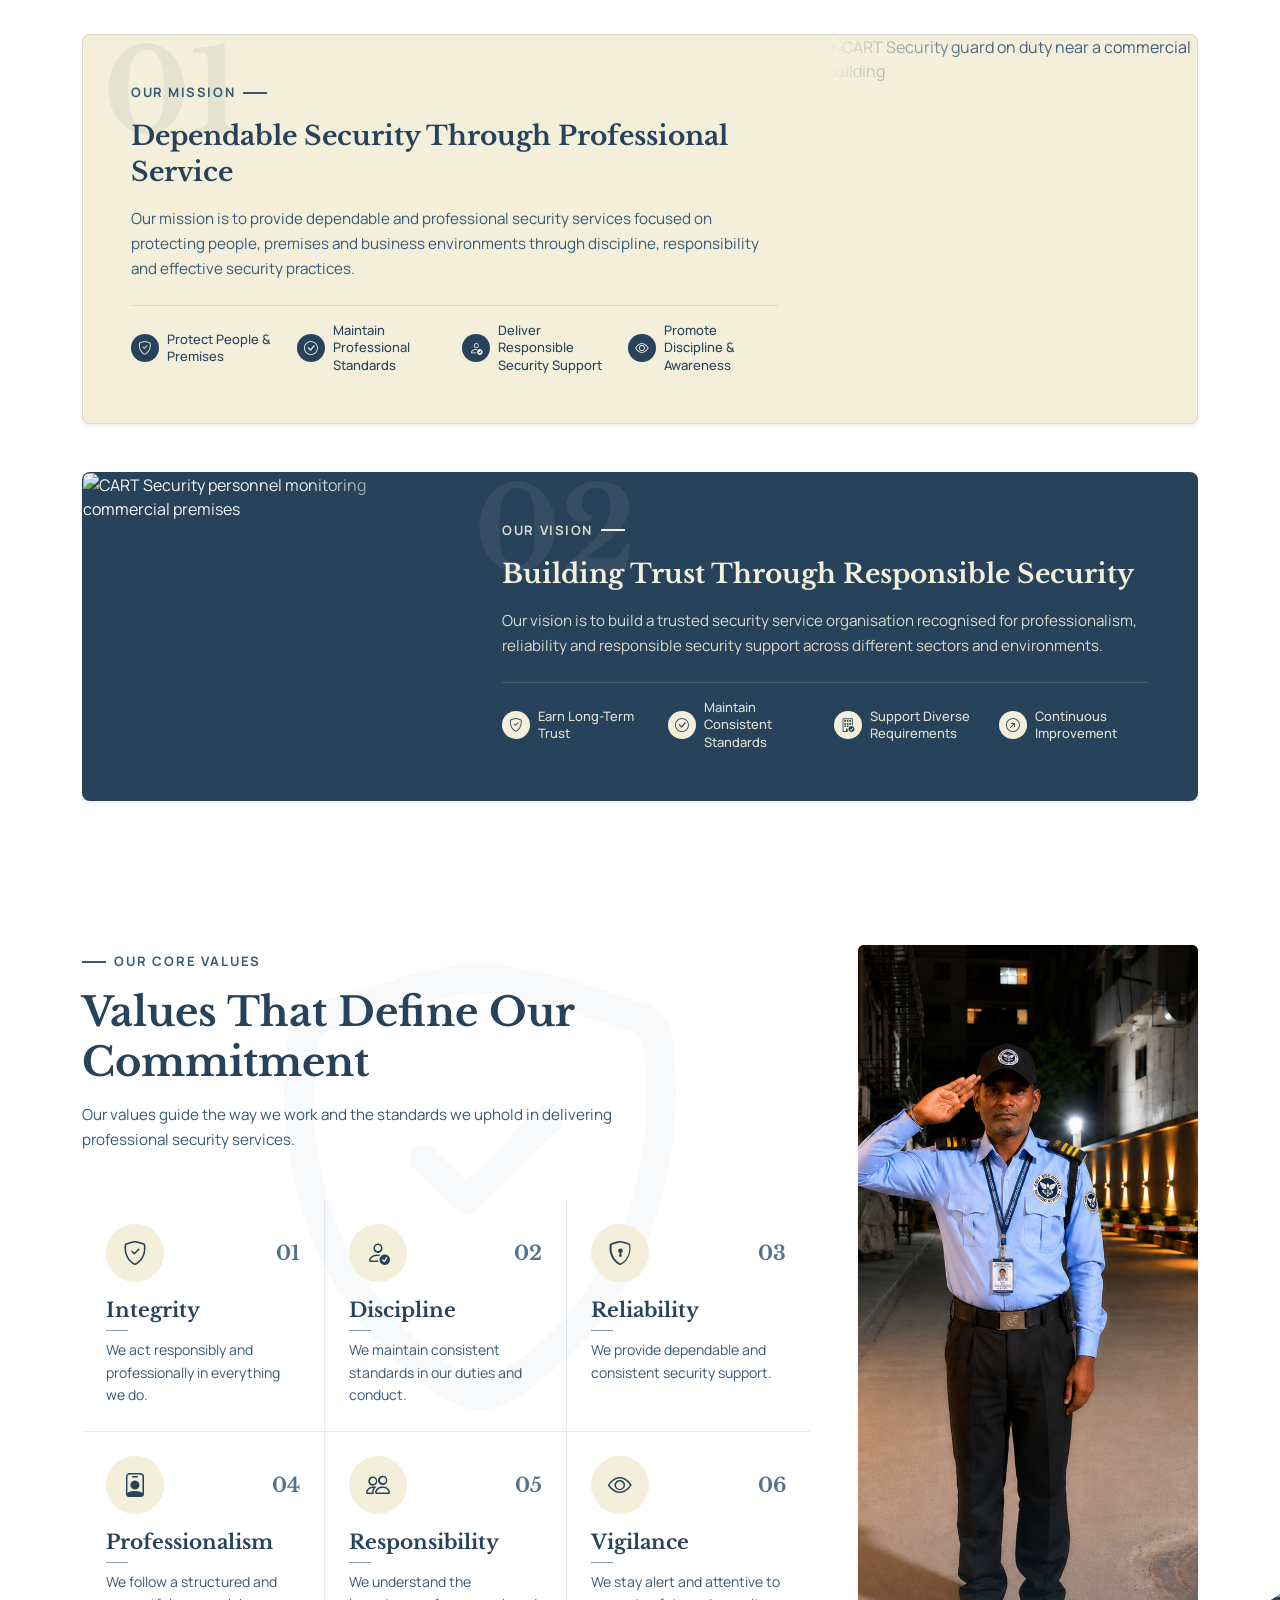
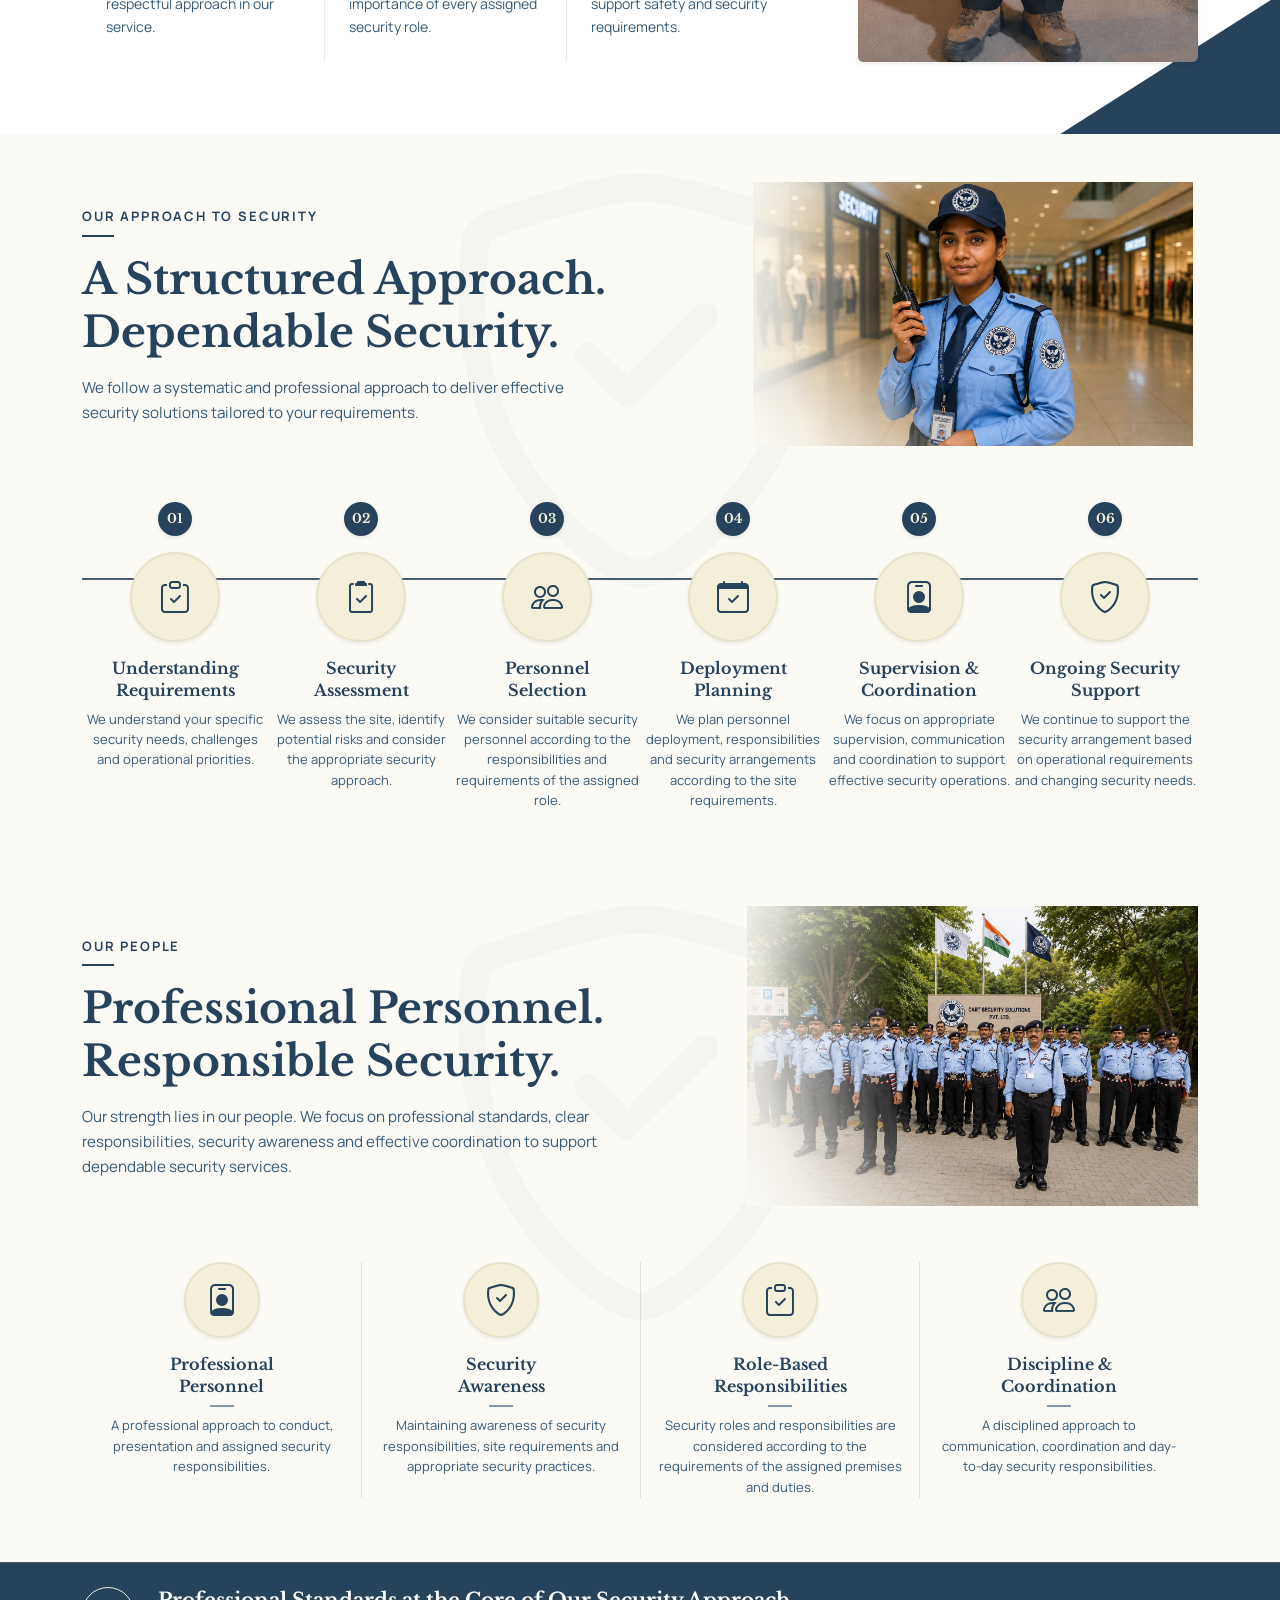
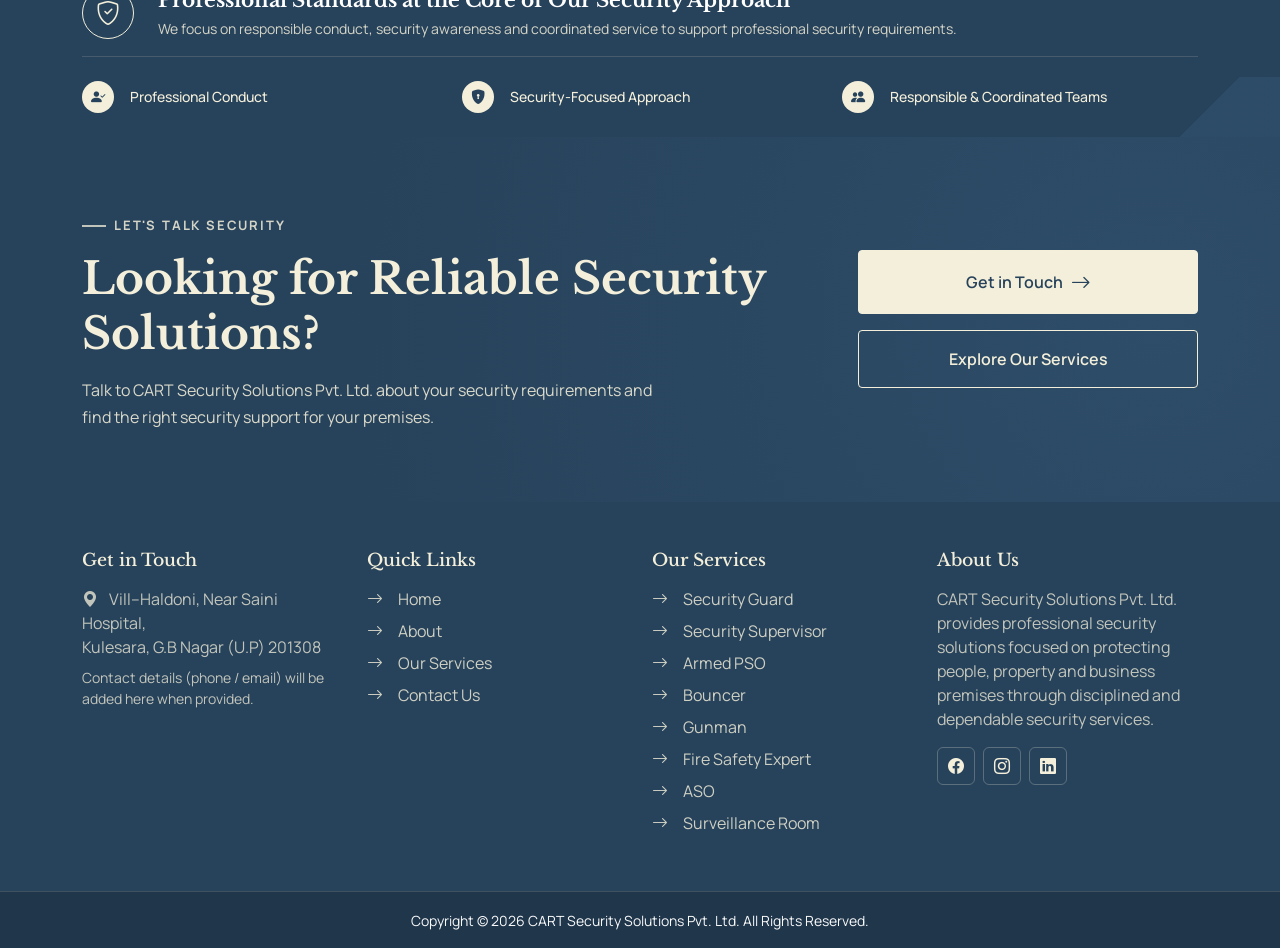
==== commit 357faa2a: "update" ====
--- a/about_us.html
+++ b/about_us.html
@@ -502,7 +502,7 @@
       <div class="col-12 col-lg-4 col-xl-4 d-flex align-items-stretch">
         <div class="cart-values-image-wrap position-relative w-100 rounded overflow-hidden shadow-sm">
           <img 
-            src="https://bizimages.withfloats.com/actual/6a734a9b635fa01ccb6e1119.jpg" 
+            src="/assets/images/about-us/about2.png" 
             alt="CART Security Solutions guard stationed on duty at a commercial building" 
             class="cart-values-image img-fluid w-100 h-100" 
             loading="lazy" 
@@ -557,7 +557,7 @@
       <div class="col-12 col-lg-5 position-relative">
         <div class="cart-approach-image-wrap position-relative mx-auto">
           <img 
-            src="https://www.radiancespace.com/wp-content/uploads/2025/08/security-1.jpg" 
+            src="/assets/images/about-us/about3.png" 
             alt="CART Security Solutions guard with radio managing commercial property security" 
             class="cart-approach-image img-fluid d-block ms-auto" 
             loading="lazy" 
--- a/assets/css/style.css
+++ b/assets/css/style.css
@@ -748,12 +748,12 @@
 }
 
 .cart-services-image {
-  width: 100%;
-  height: 100%;
-  object-fit: fill;
-  object-position: center center;
-  display: block;
-  transition: transform 0.3s ease;
+    width: 100%;
+    height: 274px;
+    object-fit: cover;
+    object-position: center center;
+    display: block;
+    transition: transform 0.3s ease;      
 }
 
 .cart-services-card:hover .cart-services-image,
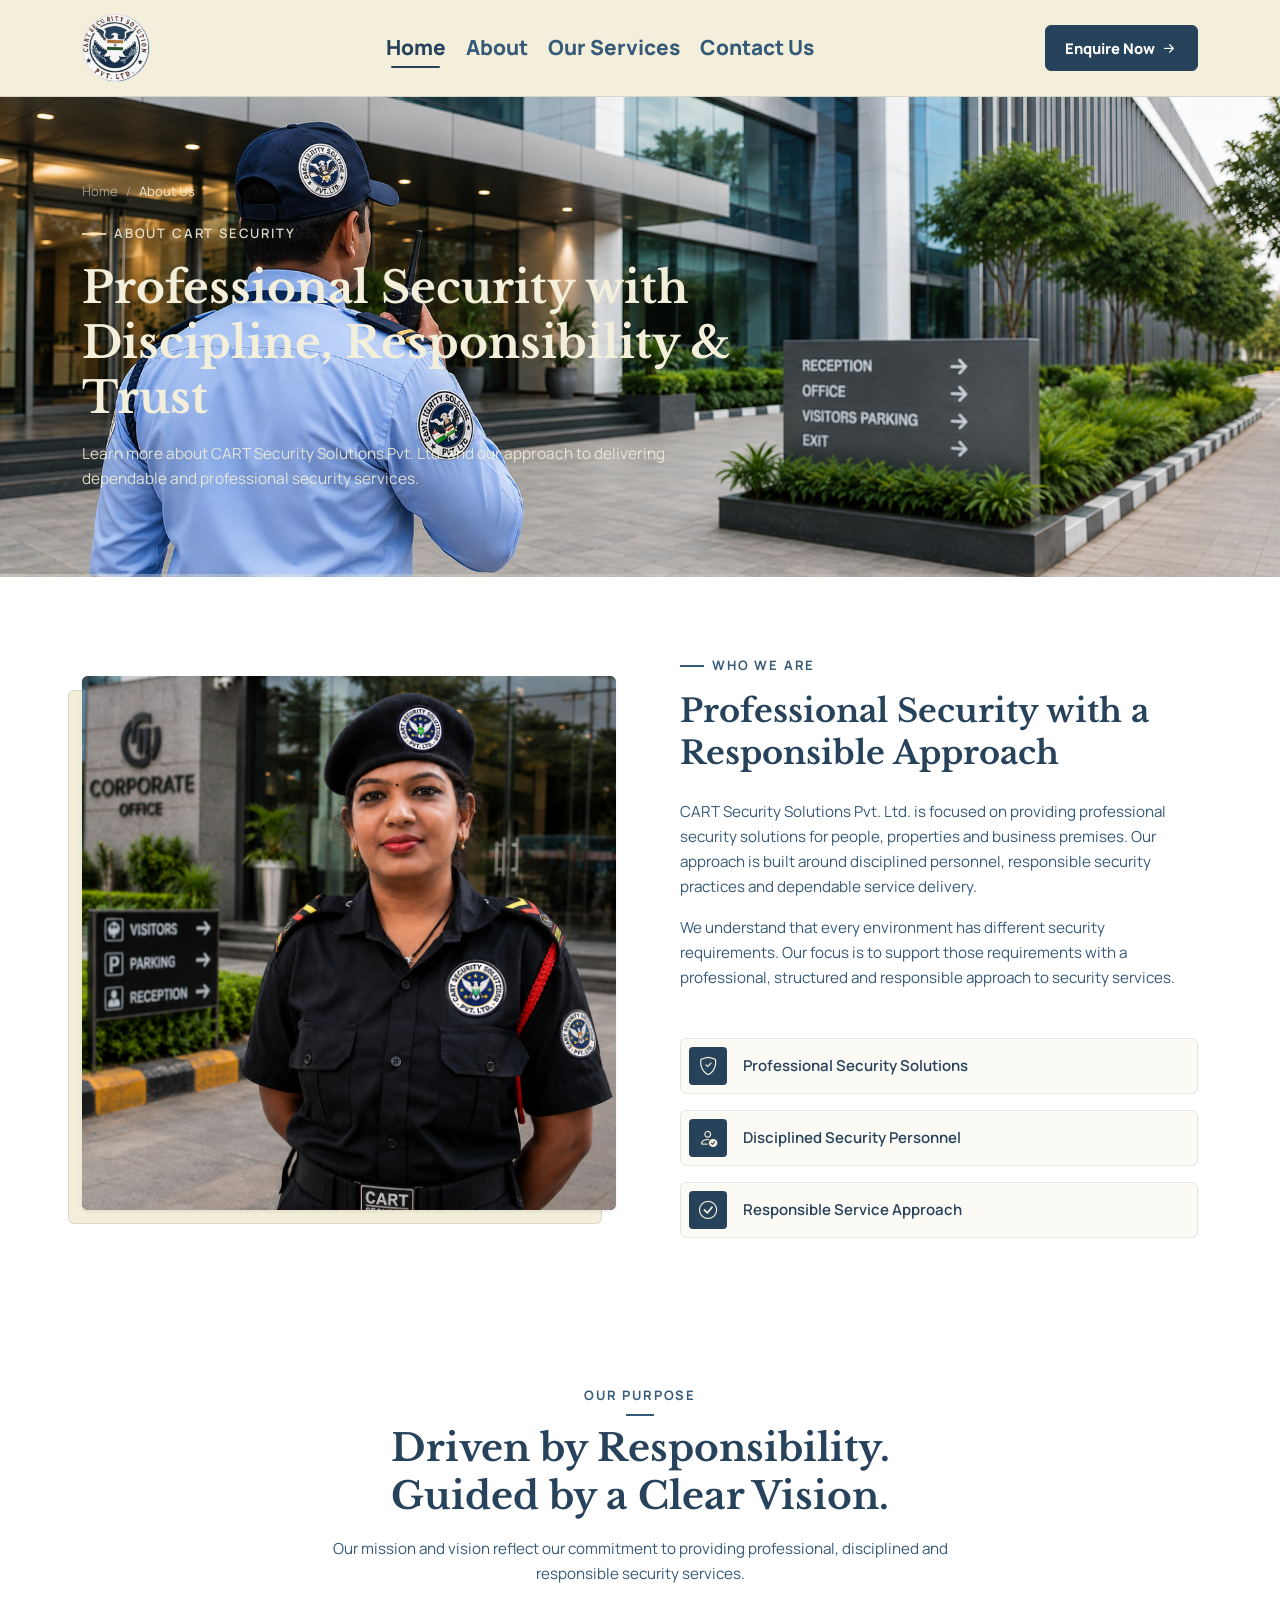
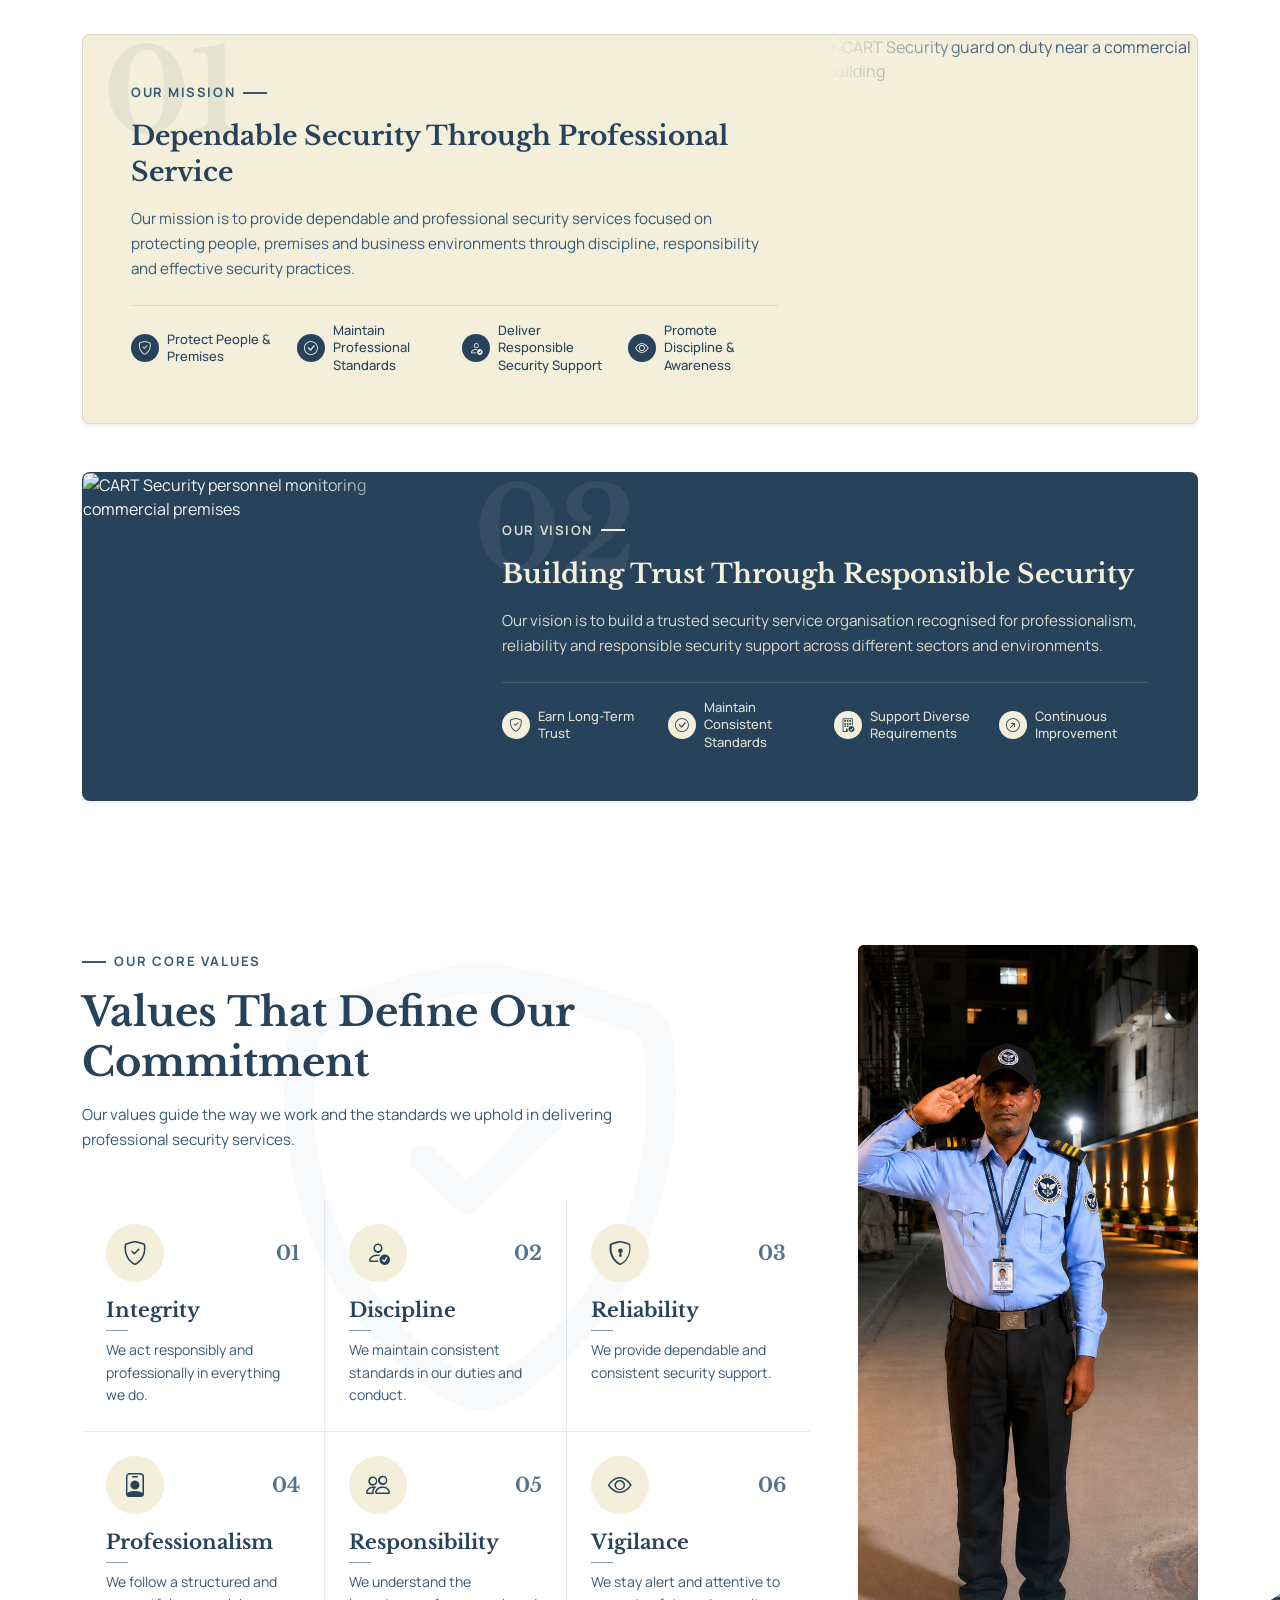
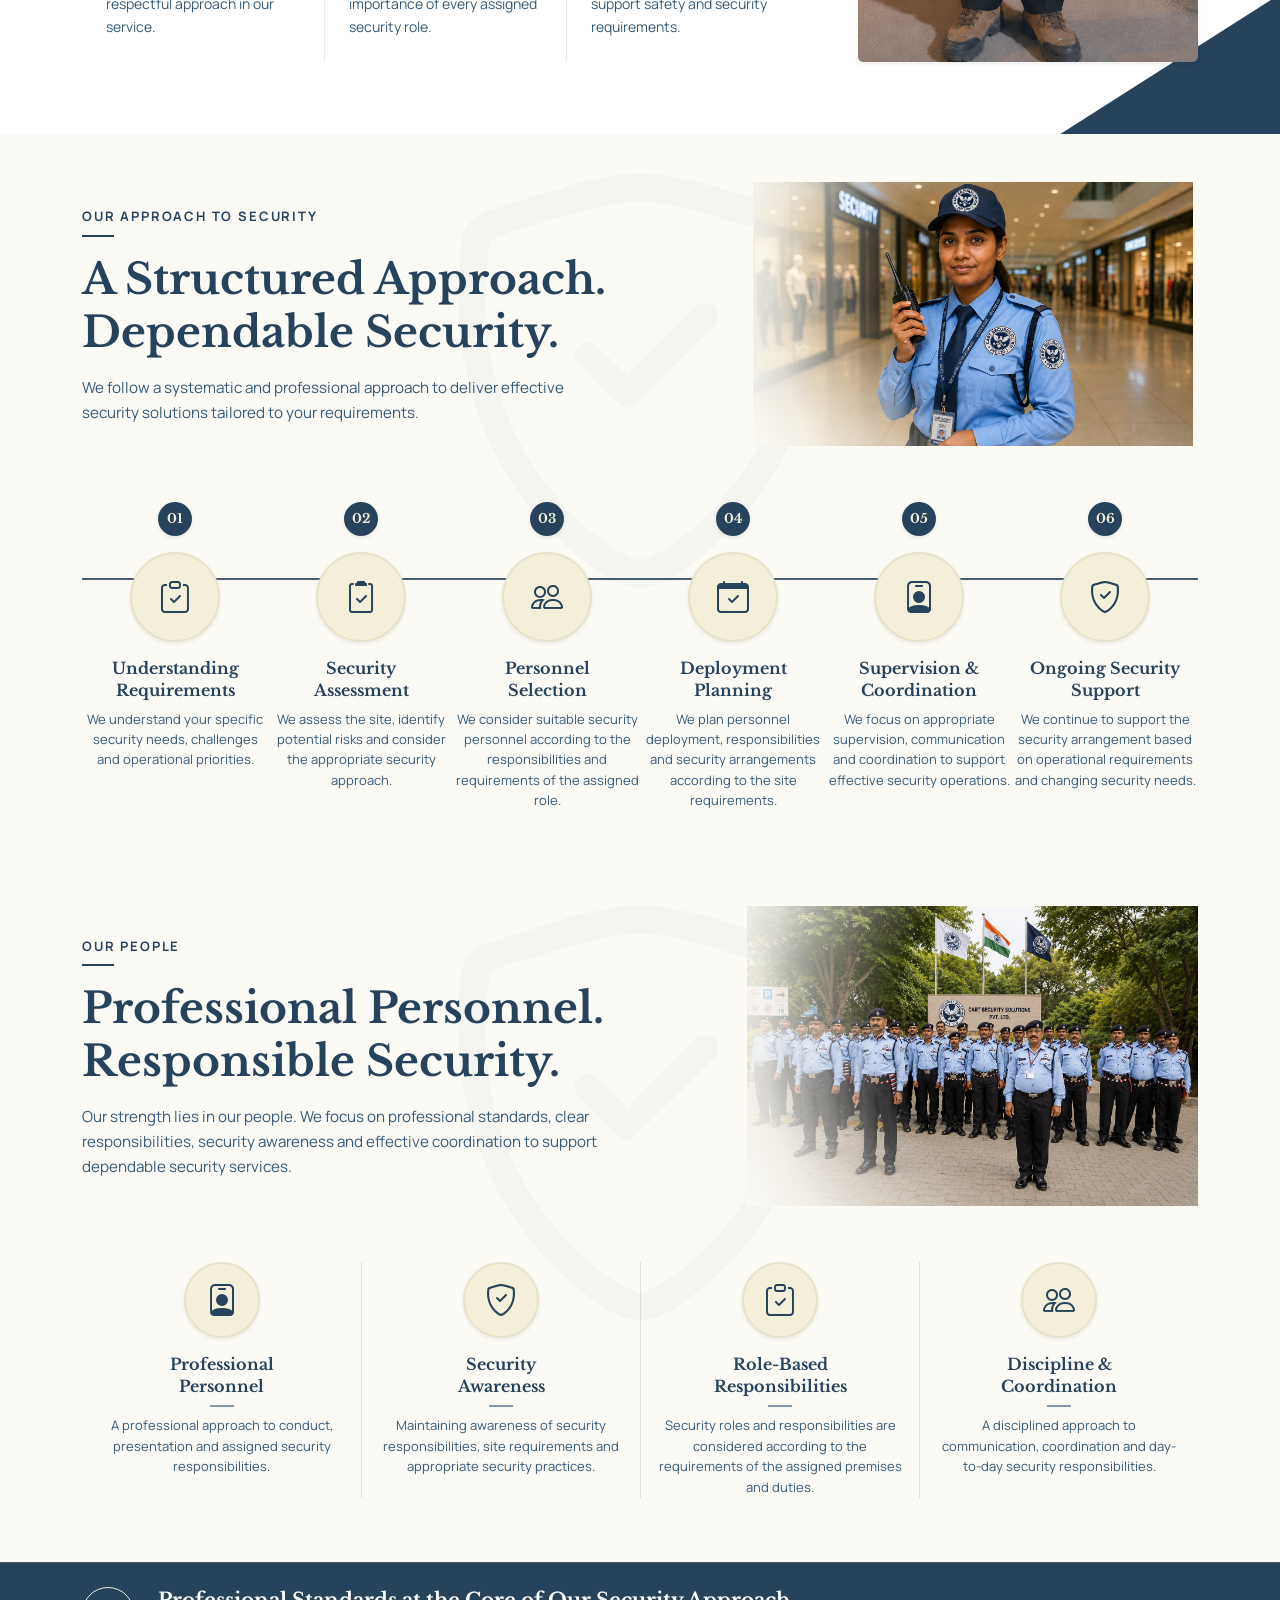
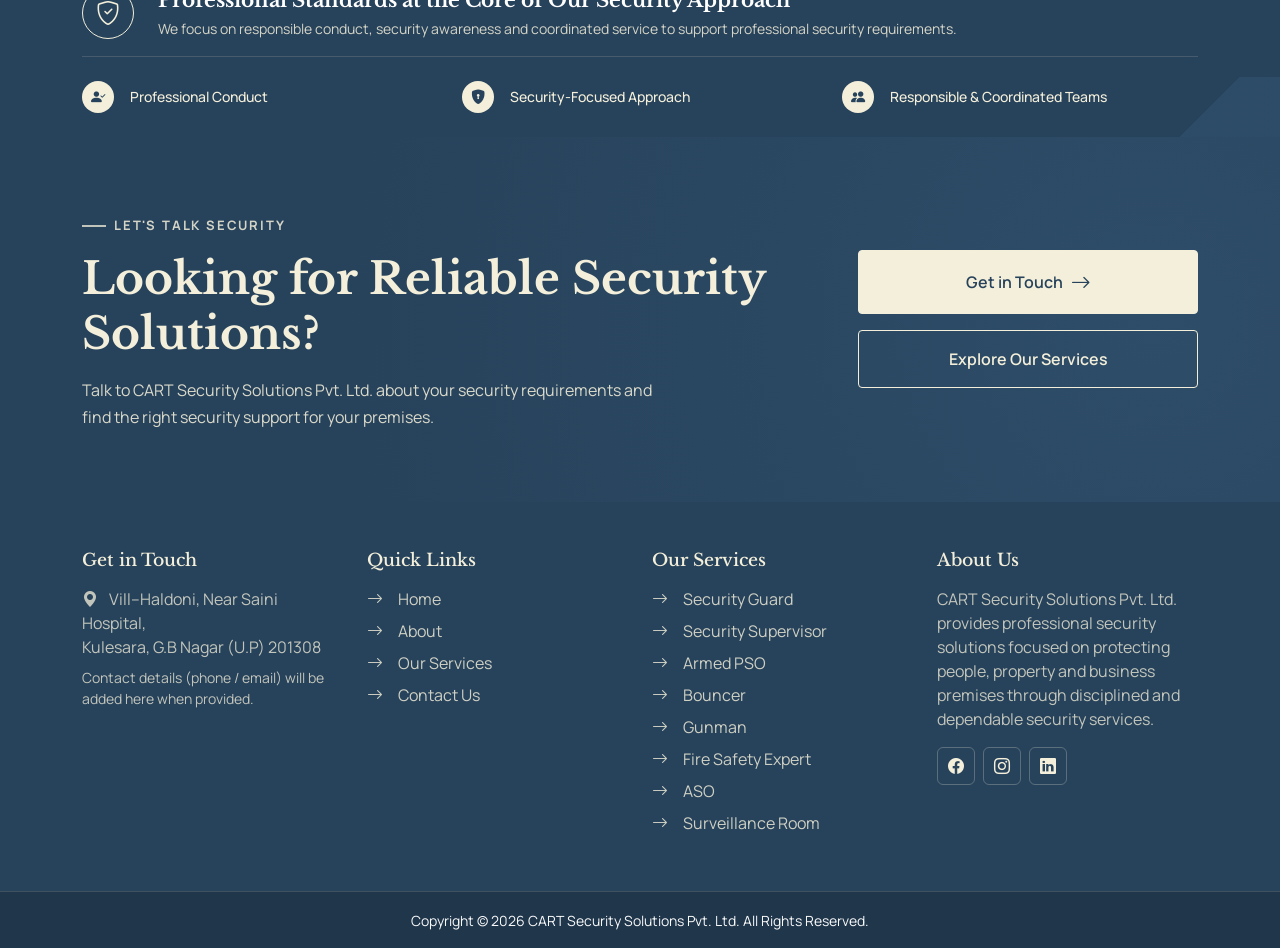
==== commit 74847f40: "update" ====
--- a/about_us.html
+++ b/about_us.html
@@ -932,14 +932,14 @@
         <div class="col-lg-3 col-md-6 col-12">
           <h5 class="footer-heading">Our Services</h5>
           <ul class="list-unstyled footer-links mb-0">
-            <li><a href="services.html#security-guard"><i class="bi bi-arrow-right me-2"></i>Security Guard</a></li>
-            <li><a href="services.html#security-supervisor"><i class="bi bi-arrow-right me-2"></i>Security Supervisor</a></li>
-            <li><a href="services.html#armed-pso"><i class="bi bi-arrow-right me-2"></i>Armed PSO</a></li>
-            <li><a href="services.html#bouncer"><i class="bi bi-arrow-right me-2"></i>Bouncer</a></li>
-            <li><a href="services.html#gunman"><i class="bi bi-arrow-right me-2"></i>Gunman</a></li>
-            <li><a href="services.html#fire-safety-expert"><i class="bi bi-arrow-right me-2"></i>Fire Safety Expert</a></li>
-            <li><a href="services.html#aso"><i class="bi bi-arrow-right me-2"></i>ASO</a></li>
-            <li><a href="services.html#surveillance-room"><i class="bi bi-arrow-right me-2"></i>Surveillance Room</a></li>
+            <li><a href="/services/security-guard.html"><i class="bi bi-arrow-right me-2"></i>Security Guard</a></li>
+            <li><a href="/services/Security-Supervisor.html"><i class="bi bi-arrow-right me-2"></i>Security Supervisor</a></li>
+            <li><a href="/services/armed-pso.html"><i class="bi bi-arrow-right me-2"></i>Armed PSO</a></li>
+            <li><a href="/services/Bouncer.html"><i class="bi bi-arrow-right me-2"></i>Bouncer</a></li>
+            <li><a href="/services/Gunman.html"><i class="bi bi-arrow-right me-2"></i>Gunman</a></li>
+            <li><a href="/services/Fire-Safety-Expert.html"><i class="bi bi-arrow-right me-2"></i>Fire Safety Expert</a></li>
+            <li><a href="/services/ASO.html"><i class="bi bi-arrow-right me-2"></i>ASO</a></li>
+            <li><a href="/services/Surveillance-Room.html"><i class="bi bi-arrow-right me-2"></i>Surveillance Room</a></li>
           </ul>
         </div>
 
@@ -970,4 +970,4 @@
       <i class="bi bi-whatsapp"></i>
     </a>
     -->
-  </footer>+  </footer>
--- a/assets/css/style.css
+++ b/assets/css/style.css
@@ -214,17 +214,6 @@
   object-position: 68% center;
 }
 
-/* Overlay: darker behind left-side text and lighter over the image detail. */
-.cart-hero-overlay {
-  position: absolute;
-  inset: 0;
-  z-index: 1;
-  pointer-events: none;
-  background:
-    linear-gradient(90deg, rgba(39, 66, 91, 0.94) 0%, rgba(39, 66, 91, 0.82) 38%, rgba(39, 66, 91, 0.48) 68%, rgba(39, 66, 91, 0.18) 100%),
-    linear-gradient(180deg, rgba(39, 66, 91, 0.18) 0%, rgba(39, 66, 91, 0.08) 48%, rgba(39, 66, 91, 0.28) 100%);
-}
-
 /* Hero text: HTML content stays editable, responsive and search-friendly. */
 .cart-hero-content {
   position: absolute;
@@ -392,7 +381,7 @@
   transform: translateY(-1px);
 }
 
-/* Mobile responsiveness: stronger overlay, smaller text, stacked CTAs and hidden arrows on small screens. */
+/* Mobile responsiveness: smaller text, stacked CTAs and hidden arrows on small screens. */
 @media (max-width: 1199.98px) {
   .cart-hero-slider .carousel-inner,
   .cart-hero-slide {
@@ -410,12 +399,6 @@
     min-height: 620px;
   }
 
-  .cart-hero-overlay {
-    background:
-      linear-gradient(90deg, rgba(39, 66, 91, 0.95) 0%, rgba(39, 66, 91, 0.86) 58%, rgba(39, 66, 91, 0.56) 100%),
-      linear-gradient(180deg, rgba(39, 66, 91, 0.28) 0%, rgba(39, 66, 91, 0.08) 50%, rgba(39, 66, 91, 0.5) 100%);
-  }
-
   .cart-hero-content {
     padding: 4rem 0 5.6rem;
   }
@@ -437,12 +420,6 @@
 
   .cart-hero-image {
     object-position: 72% center;
-  }
-
-  .cart-hero-overlay {
-    background:
-      linear-gradient(90deg, rgba(39, 66, 91, 0.96) 0%, rgba(39, 66, 91, 0.88) 70%, rgba(39, 66, 91, 0.66) 100%),
-      linear-gradient(180deg, rgba(39, 66, 91, 0.34) 0%, rgba(39, 66, 91, 0.1) 44%, rgba(39, 66, 91, 0.62) 100%);
   }
 
   .cart-hero-content {
@@ -1308,22 +1285,29 @@
   .site-footer .footer-bar small { color: var(--cart-cream); font-family: "Manrope", sans-serif; }
 
   /* Floating WhatsApp (placeholder) */
-  .floating-whatsapp {
-    position: fixed;
-    right: 18px;
-    bottom: 18px;
-    width: 52px;
-    height: 52px;
-    display: inline-flex;
-    align-items: center;
-    justify-content: center;
-    background: var(--cart-green);
-    color: var(--cart-cream);
-    border-radius: 50%;
-    box-shadow: 0 8px 20px rgba(39,66,91,0.18);
-    z-index: 2000;
-    text-decoration: none;
-  }
+.floating-whatsapp {
+  position: fixed;
+  right: 18px;
+  bottom: 18px;
+  width: 52px;
+  height: 52px;
+  display: inline-flex;
+  align-items: center;
+  justify-content: center;
+  background: var(--cart-green);
+  color: var(--cart-cream);
+  border-radius: 50%;
+  box-shadow: 0 8px 20px rgba(39,66,91,0.18);
+  z-index: 2000;
+  text-decoration: none;
+  font-size: 26px;
+  transition: transform 0.2s ease;
+}
+
+.floating-whatsapp:hover {
+  transform: scale(1.08);
+  color: var(--cart-cream);
+}
   .floating-whatsapp .bi { font-size: 1.35rem; }
 
   /* Decorative subtle pattern (very low opacity) */
@@ -1437,7 +1421,7 @@
 }
 
 .navbar-nav .nav-link {
-  font-size: 0.98rem;
+  font-size: 1.3rem;
   font-weight: 800;
 }
 
@@ -1465,12 +1449,6 @@
 
 .cart-hero-image {
   object-position: center;
-}
-
-.cart-hero-overlay {
-  background:
-    linear-gradient(90deg, rgba(39, 66, 91, 0.96) 0%, rgba(39, 66, 91, 0.86) 39%, rgba(39, 66, 91, 0.42) 70%, rgba(39, 66, 91, 0.1) 100%),
-    linear-gradient(180deg, rgba(39, 66, 91, 0.18) 0%, rgba(39, 66, 91, 0.08) 52%, rgba(39, 66, 91, 0.34) 100%);
 }
 
 .cart-hero-content {
@@ -2260,6 +2238,7 @@
   .site-footer a,
   .site-footer small {
     max-width: min(calc(100vw - 24px), 366px);
+    text-align: center;
     white-space: normal;
     overflow-wrap: anywhere;
   }
@@ -2267,9 +2246,53 @@
   .site-footer .footer-bar small {
     display: block;
     margin-right: auto;
-    margin-left: 0;
-    text-align: left;
+    margin-left: auto;
+    text-align: center;
     line-height: 1.5;
+  }
+
+  .cart-services-label,
+  .cart-services-title,
+  .cart-services-intro,
+  .cart-services-card-body,
+  .cart-services-card-title,
+  .cart-services-card-text,
+  .cart-why-label,
+  .cart-why-title,
+  .cart-why-text,
+  .cart-why-item,
+  .cart-industries-label,
+  .cart-industries-title,
+  .cart-industries-desc,
+  .cart-industries-card-title,
+  .cart-industries-card-desc,
+  .cart-blog-label,
+  .cart-blog-title,
+  .cart-blog-card-title,
+  .site-footer,
+  .site-footer .footer-heading,
+  .site-footer .footer-links,
+  .site-footer .footer-links li {
+    text-align: center;
+  }
+
+  .cart-services-link {
+    align-self: center;
+    justify-content: center;
+  }
+
+  .cart-why-item,
+  .site-footer .footer-links a,
+  .site-footer .social {
+    justify-content: center;
+  }
+
+  .cart-industries-content {
+    text-align: center;
+  }
+
+  .cart-industries-content .d-flex {
+    justify-content: center !important;
   }
 
   .cart-hero-description {
@@ -2442,6 +2465,35 @@
   transform: scale(1.06);
 }
 
+/* Keep Bootstrap controls scoped to the active review group for each breakpoint. */
+#cartReviewsCarousel .carousel-item[data-device] {
+  display: none !important;
+}
+
+@media (min-width: 992px) {
+  #cartReviewsCarousel .carousel-item[data-device="desktop"].active,
+  #cartReviewsCarousel .carousel-item[data-device="desktop"].carousel-item-next,
+  #cartReviewsCarousel .carousel-item[data-device="desktop"].carousel-item-prev {
+    display: block !important;
+  }
+}
+
+@media (min-width: 768px) and (max-width: 991.98px) {
+  #cartReviewsCarousel .carousel-item[data-device="tablet"].active,
+  #cartReviewsCarousel .carousel-item[data-device="tablet"].carousel-item-next,
+  #cartReviewsCarousel .carousel-item[data-device="tablet"].carousel-item-prev {
+    display: block !important;
+  }
+}
+
+@media (max-width: 767.98px) {
+  #cartReviewsCarousel .carousel-item[data-device="mobile"].active,
+  #cartReviewsCarousel .carousel-item[data-device="mobile"].carousel-item-next,
+  #cartReviewsCarousel .carousel-item[data-device="mobile"].carousel-item-prev {
+    display: block !important;
+  }
+}
+
 /* Mobile & Tablet Specific Layout Safety */
 @media (max-width: 767.98px) {
   .cart-reviews-card {
@@ -2452,4 +2504,37 @@
     width: 52px;
     height: 52px;
   }
-}+}
+.floating-whatsapp {
+  position: fixed !important;
+  right: 18px;
+  bottom: 18px;
+  width: 52px;
+  height: 52px;
+  display: inline-flex !important;
+  align-items: center;
+  justify-content: center;
+  background: #25D366;   /* WhatsApp original green */
+  color: #ffffff;         /* icon white */
+  border-radius: 50%;
+  box-shadow: 0 8px 20px rgba(39,66,91,0.18);
+  z-index: 9999;
+  text-decoration: none;
+  font-size: 26px;
+  transition: transform 0.2s ease;
+}
+
+.floating-whatsapp:hover {
+  transform: scale(1.08);
+  background: #1ebe5b;   /* thoda darker green on hover, optional */
+  color: #ffffff;
+}
+
+/* Explicitly force visible on all screen sizes including desktop */
+@media (min-width: 769px) {
+  .floating-whatsapp {
+    display: inline-flex !important;
+    right: 24px;
+    bottom: 24px;
+  }
+}
--- a/assets/css/about_us.css
+++ b/assets/css/about_us.css
@@ -15,16 +15,9 @@
   z-index: 0;
 }
 
-/* Directional Gradient Overlay: Stronger on the left for contrast, open on right */
+/* Hero overlay/tint removed so the banner image stays natural. */
 .cart-about-hero-overlay {
-  background: linear-gradient(
-    90deg, 
-    rgba(39, 66, 91, 0.96) 0%, 
-    rgba(39, 66, 91, 0.88) 45%, 
-    rgba(39, 66, 91, 0.45) 85%, 
-    rgba(39, 66, 91, 0.25) 100%
-  );
-  z-index: 1;
+  display: none;
 }
 
 /* Breadcrumb Typography & Coloring */
@@ -100,14 +93,6 @@
     min-height: 400px;
   }
   
-  .cart-about-hero-overlay {
-    background: linear-gradient(
-      180deg, 
-      rgba(39, 66, 91, 0.92) 0%, 
-      rgba(39, 66, 91, 0.75) 60%, 
-      rgba(39, 66, 91, 0.95) 100%
-    );
-  }
 }
 
 @media (max-width: 575.98px) {
@@ -119,9 +104,6 @@
     object-position: 70% center;
   }
 
-  .cart-about-hero-overlay {
-    background: rgba(39, 66, 91, 0.88);
-  }
 }
 
 
@@ -986,4 +968,4 @@
   .cart-people-icon i {
     font-size: 1.4rem !important;
   }
-}+}
